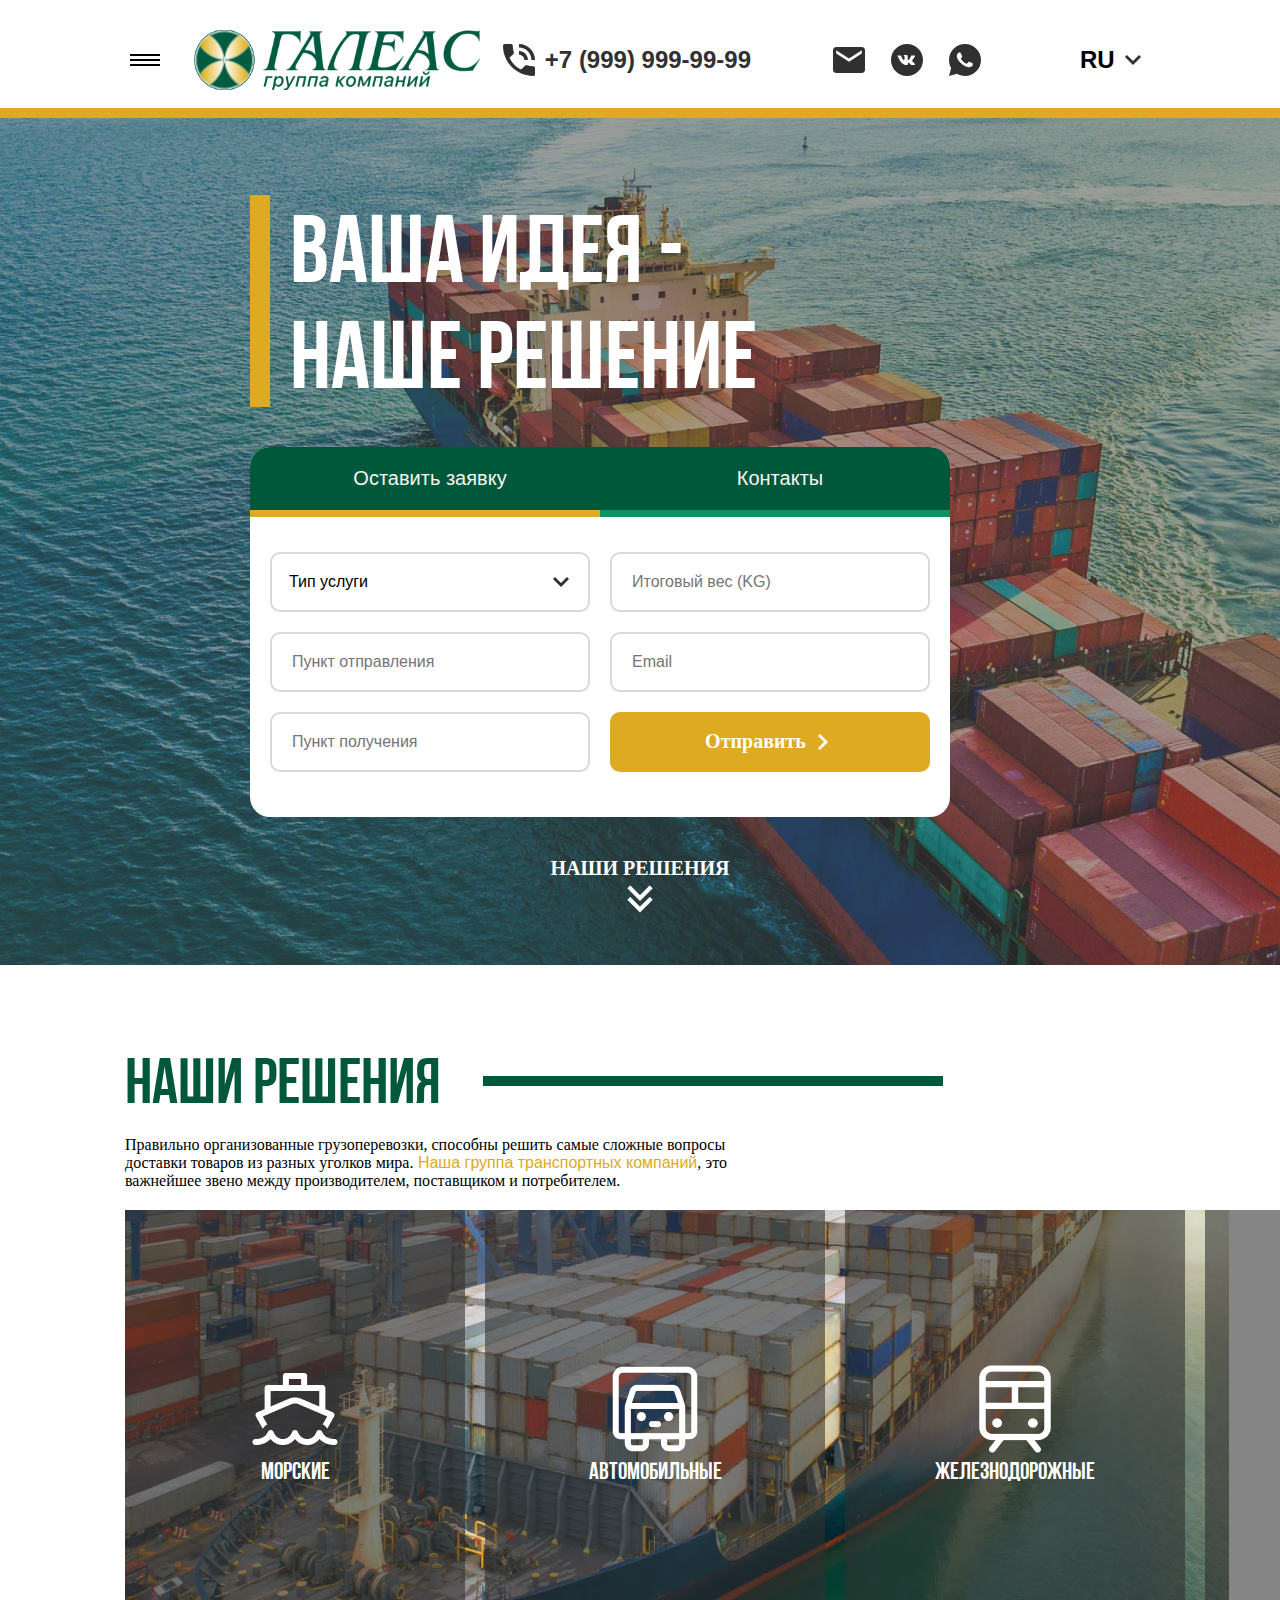
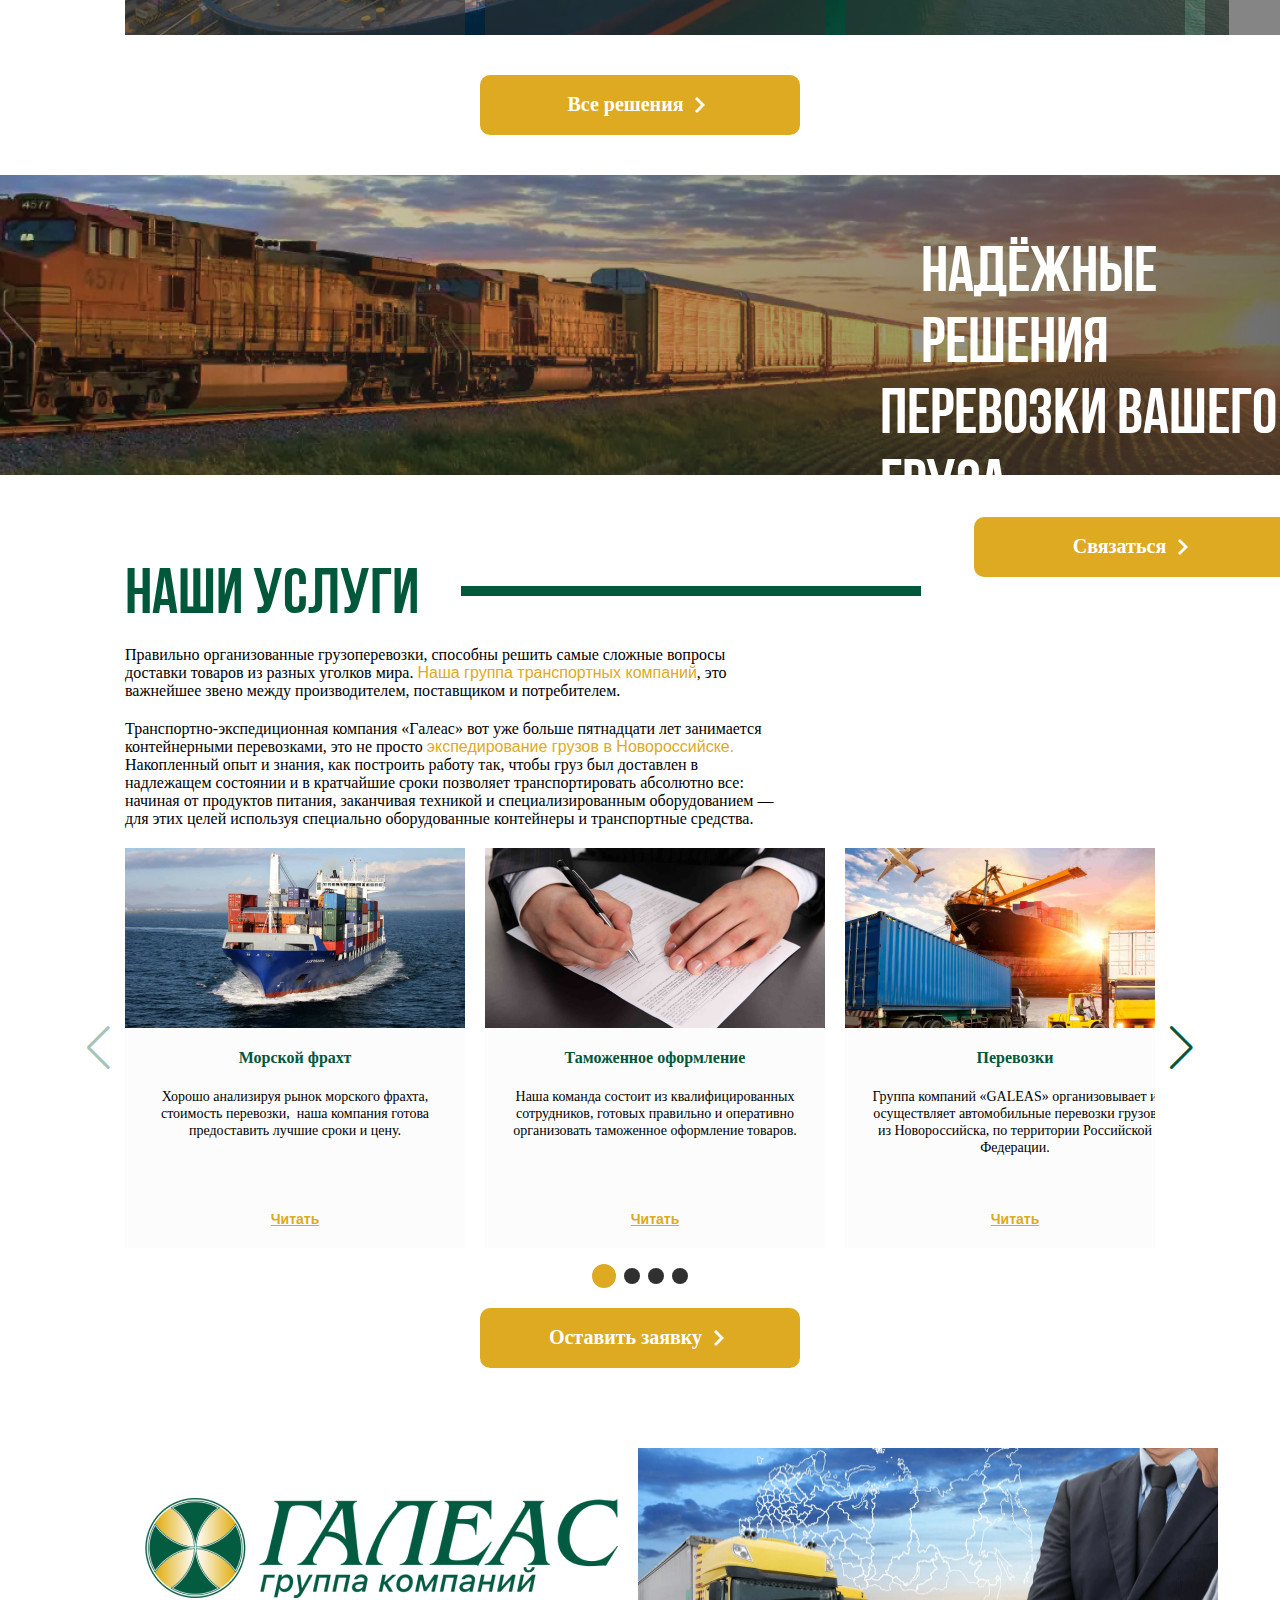
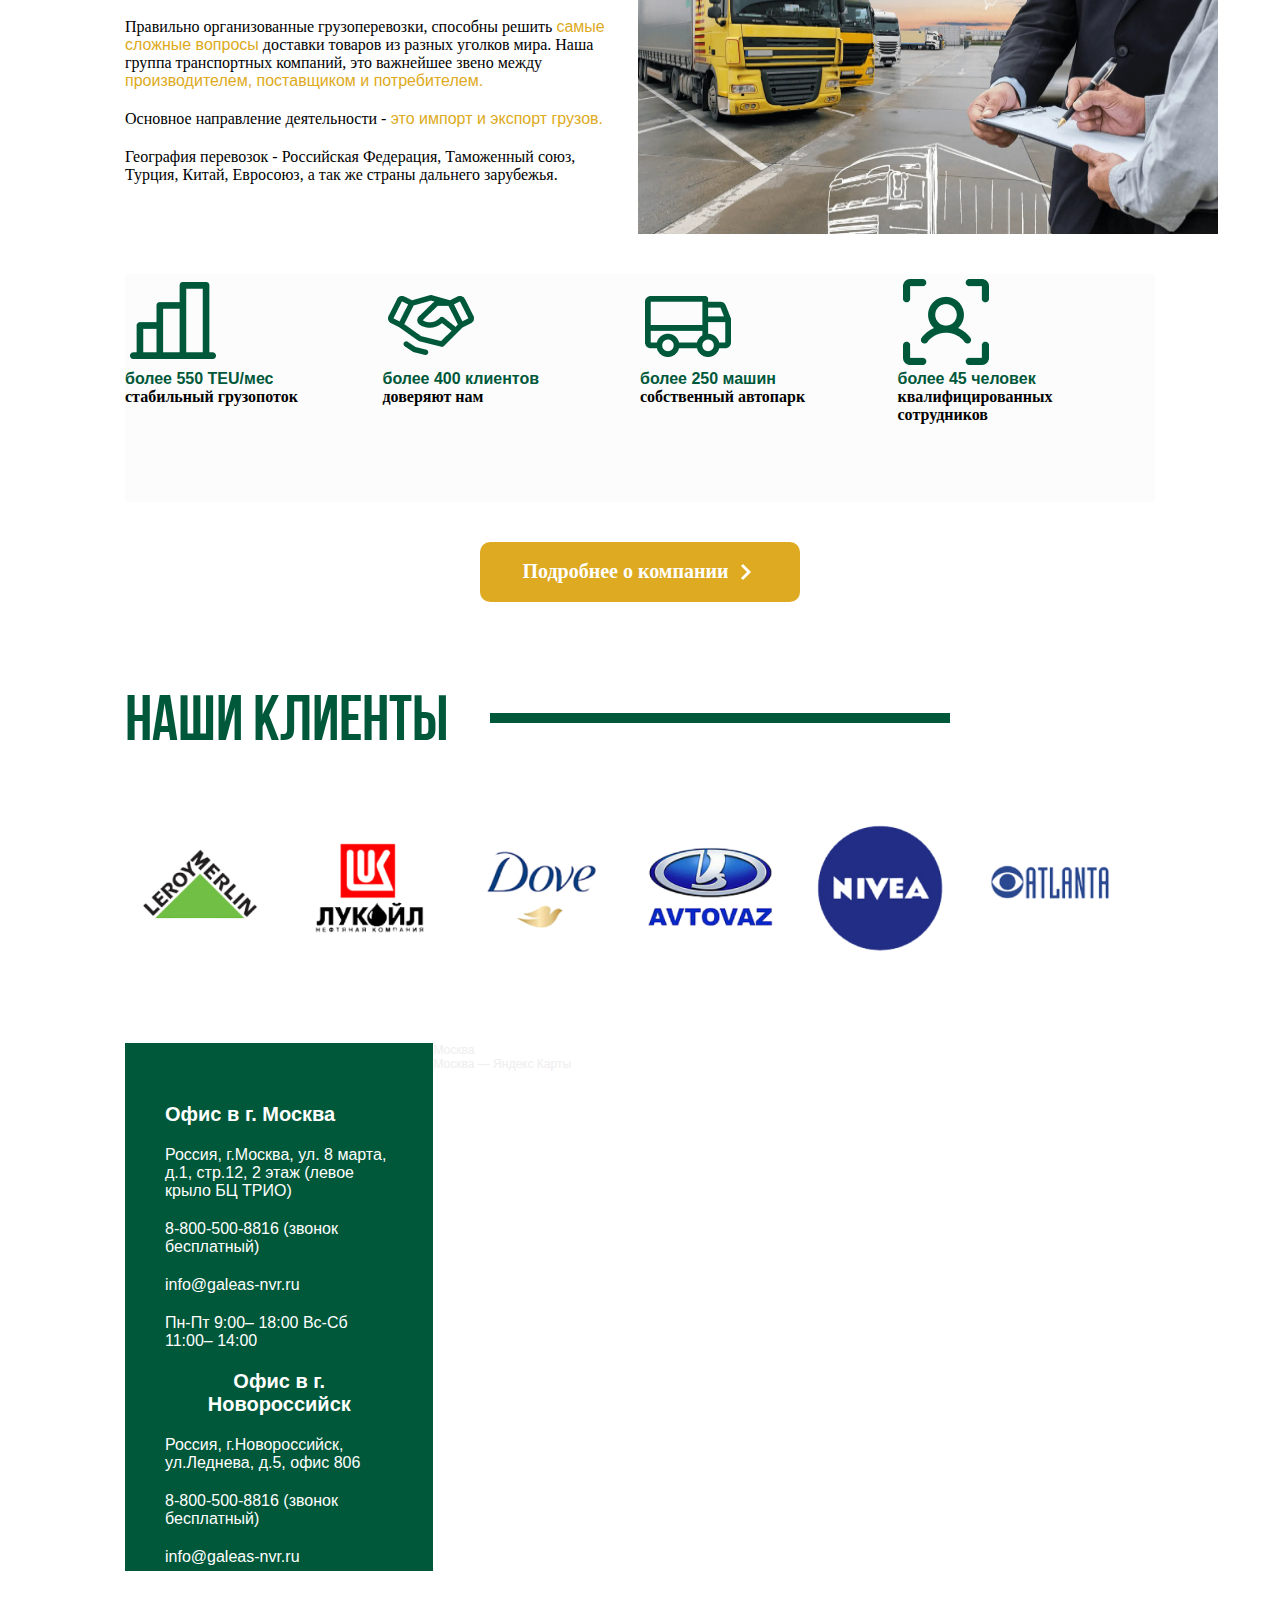
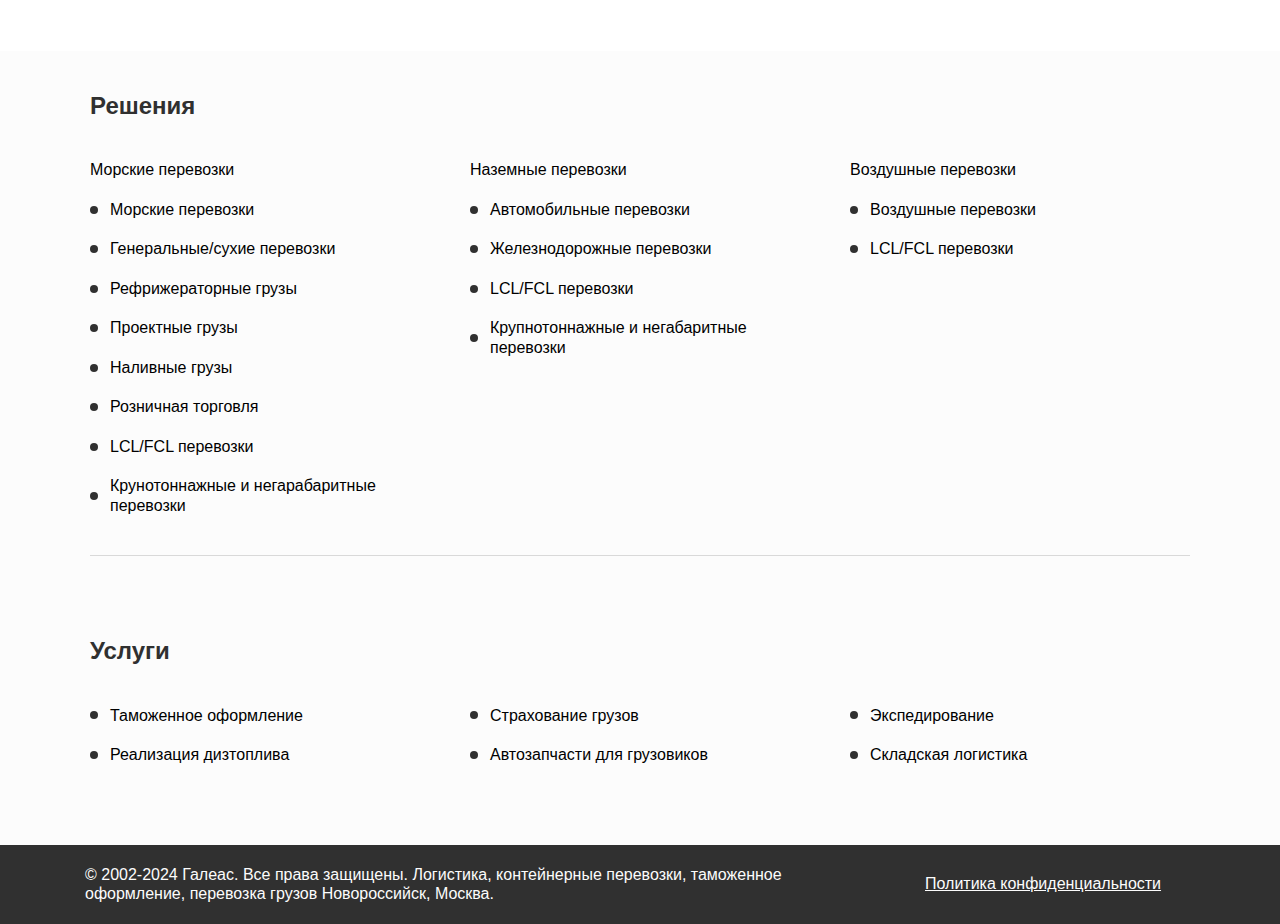
==== index.html @ ed59506e "Fixed" ====
<!DOCTYPE html>
<html lang="en">
<head>
    <meta charset="UTF-8">
    <meta name="viewport" content="width=device-width, initial-scale=1.0">
    <title>Document</title>
    <link rel="stylesheet" href="./css/reset.css">
    <link rel="stylesheet" href="./css/main.css">
    <link rel="stylesheet" href="./css/solutions.css">
    <link rel="stylesheet" href="./css/menu.css">
    <link
        rel="stylesheet"
        href="https://cdn.jsdelivr.net/npm/swiper@11/swiper-bundle.min.css"
        />
    <link rel="stylesheet" href="./css/slider.css">
    
    <link rel="stylesheet" href="./css/selector.css">
    <link rel="stylesheet" href="./css/dropdown_lang.css">
    <link rel="stylesheet" href="./css/dropdown_lang_mobile.css">
    <script src="https://cdn.jsdelivr.net/npm/swiper@11/swiper-bundle.min.js"></script>
</head>
<body>
    <header class="header">
        <div class="header__flex">
            <div class="header__container">
                <div class="menu-btn">
                    <span></span>
                    <span></span>
                    <span></span>
                </div>
                <div class="menu">
                    <div class="menu_btn_container">
                        <button class="menu-solutions">Решения</button>

                        <button class="menu-solutions_mobile">Решения</button>
                            <div class="menu_moba hide_mobile_menu">

                                <button class="button_mobile_shipping">Морские</button>

                                    <div class="menu_btn_container2 active_shipping hide1">
                                        <a href="#">Перевозки контейнерных грузов</a>
                                        <a href="#">Перевозки негабаритных грузов</a>
                                        <a href="#">Смешанные проектные мультимодальных задачи</a>
                                        <a href="#">RO-RO перевозки на пароме</a>
                                    </div>

                                    <button class="car-mobile">Автомобильные </button>
                                                
                                    <div class="menu_btn_container2 active_car hide2">
                                        <a href="#">Автомобильные перевозки</a>
                                        <a href="#">Железнодорожные перевозки</a>
                                        <a href="#">LCL/FCL перевозки</a>
                                        <a href="#">Крупнотоннажные и<br> негабаритные перевозки</a>
                                    </div>

                                <button class="button_mobile_train">Железнодорожные </button>
                                    <div class="menu_btn_container2 active_train hide3">
                                        <a href="#">Воздушные перевозки</a>
                                        <a href="#">LCL/FCL перевозки</a>
                                    </div>

                                <button class="button_mobile_info">Полезное</button>
                                    <div class="menu_btn_container2 active_info hide4">
                                        <a href="#">Воздушные перевозки</a>
                                        <a href="#">LCL/FCL перевозки</a>
                                    </div>
                            </div>
                        
                        <button class="menu-service">Услуги</button>
                        <button class="menu-service_mobile">Услуги</button>

                        <button class="menu-industry">Отрасли</button>
                        <button class="menu-industry_mobile">Отрасли</button>

                        <button class="menu-options">О нас</button>
                        <button class="menu-options_mobile">О нас</button>

                        <button class="menu-news">Новости</button>
                        <button class="menu-news_mobile">Новости</button>

                        <button class="menu-sotrudnik">Сотрудничество</button>
                        <button class="menu-sotrudnik_mobile">Сотрудничество</button>

                        <button class="menu-vacation">Вакансии</button>
                        <button class="menu-vacation_mobile">Вакансии</button>

                        <button class="menu-faq">FAQ</button>
                        <button class="menu-faq_mobile">FAQ</button>
                    </div>




                    <div class="mobile_selector_lang">
                        <div class="lang_flex">
                            <div class="form-group__lang_mobile">
                                <div class="dropdown__lang">
                                    <button class="dropdown__button__lang_mobile">RU</button>
                                    <ul class="dropdown__list__lang_mobile">
                                        <li class="dropdown__list-item__lang" data-value="option">Английский</li>
                                        <li class="dropdown__list-item__lang" data-value="option">Русский</li>
                                        <li class="dropdown__list-item__lang" data-value="option">Польский</li>
                                        <li class="dropdown__list-item__lang" data-value="option">Немецкий</li>
                                    </ul>
                                    <input type="text" name="select-category" value="" class="dropdown__input-hidden">
                                </div>
                            </div>
                        </div>
                    </div>

                    <hr class="hr__title_mobile">

                    <div class="contacs_mobile">
                        <a href="tel:+79999999999" class="header__phone_mobile">
                            <img src="./imgs/icons/tel.svg" class="phone_img_mobile" alt="Телефон">
                            <strong class="number">+7 (999) 999-99-99</strong>
                        </a>
                        <div class="header__socials_mobile">
                            <a href="#" class="header__social_mobile">
                                <img src="./imgs/icons/mail.svg" alt="Почта">
                            </a>
            
                            <a href="#" class="header__social_mobile">
                                <img src="./imgs/icons/vk.svg" alt="VK">
                            </a>
            
                            <a href="#" class="header__social_mobile">
                                <img src="./imgs/icons/Whatsapp.svg" alt="Whats app">
                            </a>
                        </div>
            
                    </div>
                </div>

                
                <div class="menu-solutions1 menu_vision2">
                        <div class="menu_btn_container2">
                            <button class="shipping_menu">Морские перевозки</button>
                            <button class="ground_transportation">Наземные перевозки</button>
                            <button class="air_transportation">Воздушные перевозки</button>
                        </div>
                </div>

                <div class="menu-service1 menu_vision3">
                    <div class="menu_btn_container2">
                        <button>Таможенное оформление</button>
                        <button>Страхование грузов</button>
                        <button>Экспедирование</button>
                        <button>Складская логистика</button>
                        <button>Реализация дизтоплива</button>
                        <button>Автозапчасти для грузовиков</button>
                    </div>
                </div>

                <div class="menu-industry1 menu_vision4">
                    <div class="menu_btn_container2">
                        <button>Сельское хозяйство</button>
                        <button>Автомобильная<br> промышленность</button>
                        <button>Химикаты, нефтехимия и<br> изделия из пластмасс</button>
                        <button>Продукты питания и <br>напитки</button>
                        <button>Фрукты и овощи</button>
                        <button>Горнодобывающая<br> промышленность</button>
                        <button>Фармацевтическая<br> продукция</button>
                        <button>Розничная торговля</button>
                        <button>Проектная логистика</button>
                        <button>Крупнотоннажные и<br> негабаритные грузы</button>
                    </div>
                </div>

                <div class="menu-options1 menu_vision5">
                    <div class="menu_btn_container2">
                        <button>О компании</button>
                        <button>Руководство компании</button>
                        <button>Миссия и ценности</button>
                        <button>История</button>
                        <button>Реквизиты</button>
                        <button>Портфолио</button>
                        <button>Наши партнёры</button>
                    </div>
                </div>



                <div class="menu-solutions2 menu_vision_shiping">
                    <div class="menu_btn_container2">
                        <a href="#">Морские перевозки</a>
                        <a href="#">Генеральные/сухие перевозки</a>
                        <a href="#">Рефрижераторные грузы</a>
                        <a href="#">Проектные грузы</a>
                        <a href="#">Наливные грузы</a>
                        <a href="#">Розничная торговля</a>
                        <a href="#">LCL/FCL перевозки</a>
                        <a href="#">Крупнотоннажные и<br> негабаритные перевозки</a>
                    </div>
                </div>

                <div class="menu-solutions2-1 menu_vision_ground">
                    <div class="menu_btn_container2">
                        <a href="#">Автомобильные перевозки</a>
                        <a href="#">Железнодорожные перевозки</a>
                        <a href="#">LCL/FCL перевозки</a>
                        <a href="#">Крупнотоннажные и<br> негабаритные перевозки</a>
                    </div>
                </div>
                
                <div class="menu-solutions2-3 menu_vision_air">
                    <div class="menu_btn_container2">
                        <a href="#">Воздушные перевозки</a>
                        <a href="#">LCL/FCL перевозки</a>
                    </div>
                </div>


                <a href="#" class="header__logo">
                    <img src="./imgs/logo.svg" alt="Галеас">
                </a>          
            </div>
            <div class="header__wrapper">
                <a href="tel:+79999999999" class="header__phone">
                    <img src="./imgs/icons/tel.svg" class="phone_img" alt="Телефон">
                    <strong class="number">+7 (999) 999-99-99</strong>
                </a>
                <div class="header__socials">
                    <a href="#" class="header__social">
                        <img src="./imgs/icons/mail.svg" alt="Почта">
                    </a>
    
                    <a href="#" class="header__social">
                        <img src="./imgs/icons/vk.svg" alt="VK">
                    </a>
    
                    <a href="#" class="header__social">
                        <img src="./imgs/icons/Whatsapp.svg" alt="Whats app">
                    </a>
                </div>
    
                <div class="lang_flex">
                    <div class="form-group__lang">
                        <div class="dropdown__lang">
                            <button class="dropdown__button__lang">RU</button>
                            <ul class="dropdown__list__lang">
                                <li class="dropdown__list-item__lang" data-value="option">Английский</li>
                                <li class="dropdown__list-item__lang" data-value="option">Русский</li>
                                <li class="dropdown__list-item__lang" data-value="option">Польский</li>
                                <li class="dropdown__list-item__lang" data-value="option">Немецкий</li>
                            </ul>
                            <input type="text" name="select-category" value="" class="dropdown__input-hidden">
                        </div>
                    </div>
                </div>
            </div>
        </div>
    </header> 
    <header>
        <div class="header__background">
            <div class="info__text">
                <h1>ВАША ИДЕЯ -<br>
                    НАШЕ РЕШЕНИЕ
                </h1>
            </div>
            
            <div class="header__card">
                <div class="switch__card">
                    <button class="submit-focus switch__card__btn--active" id="submit">Оставить заявку</button>
                    <button  class="contact" id="contact">Контакты</button>
                </div>
                <div class="info__card" id="back__card__form">
                    <!-- <form action=""> -->
                        <div class="info__card__flex">
                            <div class="input1">
                                <div class="form-group">
                                    <div class="dropdown">
                                        <button class="dropdown__button">Тип услуги </button>
                                        <ul class="dropdown__list">
                                            <li class="dropdown__list-item" data-value="option">Тип услуги</li>
                                            <li class="dropdown__list-item" data-value="option">Тип услуги</li>
                                            <li class="dropdown__list-item" data-value="option">Тип услуги</li>
                                            <li class="dropdown__list-item" data-value="option">Тип услуги</li>
                                            <li class="dropdown__list-item" data-value="option">Тип услуги</li>
                                        </ul>
                                        <input type="text" name="select-category" value="" class="dropdown__input-hidden">
                                    </div>
                                </div>
                                <input class="wrapper__input" type="text" placeholder="Пункт отправления">
                                <input class="wrapper__input" type="text" placeholder="Пункт получения">
                            </div>
                            <div class="input2">
                                <input class="wrapper__input" type="text" placeholder="Итоговый вес (KG)">
                                <input class="wrapper__input" type="email" placeholder="Email">
                                <button class="button1 button2"  type="submit">Отправить <img src="./imgs/icons/right-bottom.png" alt=""></button>
                            </div>
                        </div>
                    <!-- </form> -->
                </div>
                <div class="back__card none" id="back__card__info">
                    <div class="info_back_card">
                        <img src="./imgs/icons/phone.png" alt=""><h1>+7 (999) 999-99-99</h1>
                    </div>
                    <div class="info_back_card">
                        <img src="./imgs/icons/mail.svg" alt=""><h1>pochtapochta@gmail.com</h1>
                    </div>
                    <div class="info_back_card">
                        <img src="./imgs/icons/Whatsapp.svg" alt=""><h1>+7 (999) 999-99-99</h1>
                    </div>
                    <div class="info_back_card">
                        <img src="./imgs/icons/vk.svg" alt=""><h1>vk.com/gruppagruppa</h1>
                    </div>
                </div>
            </div>
            <a href="#solutions__sections">
                <div class="more">
                    <div class="text">
                        <h1 style="font-family: 'Montserrat'; font-weight: 700; letter-spacing: 10%;">НАШИ РЕШЕНИЯ</h1>
                    </div>
                    <div class="icon__img">
                        <img src="./imgs/icons/duble-bootom.png" alt="">
                    </div>
                </div>
            </a>
        </div>
    </header>
    <main>
        <section id="solutions__sections">
            <div class="content">
                <div class="inner"></div>
                <div class="solution__and__services">
                    <div class="title">
                        <h1>НАШИ РЕШЕНИЯ</h1> <hr class="green">
                    </div>
                        <div class="text__p">
                            <p>Правильно организованные грузоперевозки, способны решить самые сложные
                                вопросы доставки товаров из разных уголков мира.<label style="color: #DDAA21;"> Наша группа транспортных
                                компаний</label>, это важнейшее звено между производителем, поставщиком и
                                потребителем.
                            </p>
                        </div>
                </div>
    
    
                <div class="solution__card">
                    <div class="solution__background" id="sol-bg">
                        <div class="solution__flex">
                            <div class="card__wrapper card__wrapper--1">
                                <!-- <div class="front__card">
                                    <div class="img">
                                        <img src="./imgs/icons/boat.png" alt="">
                                    </div>
                                    <div class="card__front__text">
                                        <h1>Морские</h1>
                                    </div>
                                </div>
                                <div class="card__back">
                                    <img src="./imgs/icons/boat.png" alt="">
                                    <h1>Морские</h1>
                                    <ul>
                                        <li>Перевозки контейнерных грузов</li>
                                        <li>Перевозки негабаритных грузов</li>
                                        <li>Смешанные проектные мультимодальных задачи</li>
                                        <li>RO-RO перевозки на пароме</li>
                                    </ul>
                                </div> -->
                                <div class="card">
                                    <div class="first-content">
                                        <div class="img">
                                            <img src="./imgs/icons/boat.png" alt="">
                                        </div>
                                        <div class="card__front__text">
                                            <h1>Морские</h1>
                                        </div>
                                    </div>
                                    <div class="second-content">
                                        <div class="second-content">
                                            <div class="second-content">
                                                <img src="./imgs/icons/boat.png" alt="">
                                                <h1>Морские</h1>
                                                <ul>
                                                    <li>Перевозки контейнерных грузов</li>
                                                    <li>Перевозки негабаритных грузов</li>
                                                    <li>Смешанные проектные мультимодальных задачи</li>
                                                    <li>RO-RO перевозки на пароме</li>
                                                </ul>
                                            </div>
                                        </div>
                                    </div>
                                </div>
                            </div>

    
                            <div class="card__wrapper " id="card__wrapper--2">
                                <!-- <div class="front__card">
                                    <div class="img">
                                        <img src="./imgs/icons/car.png" alt="">
                                    </div>
                                    <div class="card__front__text">
                                        <h1>Автомобильные</h1>
                                    </div>
                                </div>
                                <div class="card__back">
                                    <img class="card__back__img" src="./imgs/icons/car.png" alt="">
                                    
                                    <h1 class="card__back__txt">Автомобильные</h1>

                                    <ul>
                                        <li>Перевозки рефрижераторных контейнеров</li>
                                        <li>Контейнерные перевозки</li>
                                        <li>Негабаритные перевозки</li>
                                        <li>Перевозка опасных грузов</li>
                                        <li>Перевозка сборных грузов</li>
                                    </ul>
                                </div> -->
                                    <div class="card">
                                        <div class="first-content">
                                            <div class="img">
                                                <img src="./imgs/icons/car.png" alt="">
                                            </div>
                                            <div class="card__front__text">
                                                <h1>Автомобильные</h1>
                                            </div>
                                        </div>
                                        <div class="second-content">
                                            <div class="second-content">
                                                <img src="./imgs/icons/car.png" alt="">
                                                <h1>Автомобильные</h1>
                                                <ul>
                                                    <li>Перевозки рефрижераторных контейнеров</li>
                                                    <li>Контейнерные перевозки</li>
                                                    <li>Негабаритные перевозки</li>
                                                    <li>Перевозка опасных грузов</li>
                                                    <li>Перевозка сборных грузов</li>
                                                </ul>
                                            </div>
                                        </div>
                                    </div>
                            </div>
                    
    
                            <div class="card__wrapper " id="card__wrapper--3">
                                <!-- <div class="front__card">
                                    <div class="img">
                                        <img src="./imgs/icons/train.png" alt="">
                                    </div>
                                    <div class="card__front__text">
                                        <h1>Железнодорожные</h1>
                                    </div>
                                </div>
                                <div class="card__back">
                                    <img src="./imgs/icons/train.png" alt="">
                                    <h1>Железнодорожные</h1>
                                    <ul>
                                        <li>Перевозки контейнеров “Трансконтейнер”<br>
                                            Новороссийск - Регионы</li>
                                        <li>Перевозка линейных контейнеров<br>
                                            Владивосток - Регионы</li>
                                        <li>Перевозка скорыми поездами<br>
                                            Китай - Москва</li>
                                    </ul>
                                </div> -->
                                <div class="card">
                                    <div class="first-content">
                                        <div class="img">
                                            <img src="./imgs/icons/train.png" alt="">
                                        </div>
                                        <div class="card__front__text">
                                            <h1>Железнодорожные</h1>
                                        </div>
                                    </div>
                                    <div class="second-content">
                                        <div class="second-content">
                                            <img src="./imgs/icons/train.png" alt="">
                                            <h1>Железнодорожные</h1>
                                            <ul>
                                                <li>Перевозки контейнеров “Трансконтейнер”<br>
                                                    Новороссийск - Регионы</li>
                                                <li>Перевозка линейных контейнеров<br>
                                                    Владивосток - Регионы</li>
                                                <li>Перевозка скорыми поездами<br>
                                                    Китай - Москва</li>
                                            </ul>
                                        </div>
                                    </div>
                                </div>
                            </div>
                            
    
    
                            <div class="card__wrapper " id="card__wrapper--4">
                                <!-- <div class="front__card">
                                    <div class="img">
                                        <img src="./imgs/icons/info.png" alt="">
                                    </div>
                                    <div class="card__front__text">
                                        <h1>Полезные</h1>
                                    </div>
                                </div>
                                <div class="card__back">
                                    <img src="./imgs/icons/info.png" alt="">
                                    <h1>Полезные</h1>
                                    <ul>
                                        <li>Таможенное оформление</li>
                                        <li>Страхование</li>
                                        <li>Маркировка</li>
                                        <li>Экспедирование</li>
                                    </ul>
                                </div> -->

                                <div class="card">
                                    <div class="first-content">
                                        <div class="img">
                                            <img src="./imgs/icons/info.png" alt="">
                                        </div>
                                        <div class="card__front__text">
                                            <h1>Полезные</h1>
                                        </div>
                                    </div>
                                    <div class="second-content">
                                        <img src="./imgs/icons/info.png" alt="">
                                        <h1>Полезные</h1>
                                        <ul>
                                            <li>Таможенное оформление</li>
                                            <li>Страхование</li>
                                            <li>Маркировка</li>
                                            <li>Экспедирование</li>
                                        </ul>
                                    </div>
                                </div>
                            </div>
                        </div>
                    </div>
    
                </div>
                <div class="scroll_wrapper_mobile">
                    <div class="soilution__card__mobile">
                        <div class="solution_flex_mobile">
                            <div class="card_wrapper_mobile">
                                <div class="solution_background__mobile background_1">
                                    <div class="front_card_mobile">
                                        <div class="front_card_mobile_flex">
                                            <div class="img_mobile">
                                                <img src="./imgs/icons/boat.png" alt="">
                                            </div>
                                            <div class="card__front__text_mobile">
                                                <h1>Морские</h1>
                                            </div>
                                        </div>
                                        
                                        <div class="card_info_mobile">
                                            <ul>
                                                <div class="info_li">
                                                    <img src="./imgs/icons/box.png" alt="">
                                                    <li>Перевозки контейнерных грузов</li>
                                                </div>
        
                                                <div class="info_li">
                                                    <img src="./imgs/icons/box.png" alt="">
                                                    <li>Перевозки негабаритных грузов</li>
                                                </div>
        
                                                <div class="info_li">
                                                    <img src="./imgs/icons/box.png" alt="">
                                                    <li>Смешанные проектные мультимодальных задачи</li>
                                                </div>
        
                                                <div class="info_li">
                                                    <img src="./imgs/icons/box.png" alt="">
                                                    <li>RO-RO перевозки на пароме</li>
                                                </div>
                                            </ul>
                                        </div>
                                    </div>
                                </div>
                            </div>
                        </div>
                    </div>

                    <div class="soilution__card__mobile">
                        <div class="solution_flex_mobile">
                            <div class="card_wrapper_mobile">
                                <div class="solution_background__mobile background_2">
                                    <div class="front_card_mobile">
                                        <div class="front_card_mobile_flex">
                                            <div class="img_mobile">
                                                <img src="./imgs/icons/car.png" alt="">
                                            </div>
                                            <div class="card__front__text_mobile">
                                                <h1>Автомобильные</h1>
                                            </div>
                                        </div>
                                        
                                        <div class="card_info_mobile">
                                            <ul>
                                                <div class="info_li">
                                                    <img src="./imgs/icons/box.png" alt="">
                                                    <li>Перевозки рефрижераторных контейнеров</li>
                                                </div>
        
                                                <div class="info_li">
                                                    <img src="./imgs/icons/box.png" alt="">
                                                    <li>Контейнерные перевозки</li>
                                                </div>
        
                                                <div class="info_li">
                                                    <img src="./imgs/icons/box.png" alt="">
                                                    <li>Негабаритные перевозки</li>
                                                </div>
        
                                                <div class="info_li">
                                                    <img src="./imgs/icons/box.png" alt="">
                                                    <li>Перевозка опасных грузов</li>
                                                </div>

                                                <div class="info_li">
                                                    <img src="./imgs/icons/box.png" alt="">
                                                    <li>Перевозка сборных грузов</li>
                                                </div>
                                            </ul>
                                        </div>
                                    </div>
                                </div>
                            </div>
                        </div>
                    </div>

                    <div class="soilution__card__mobile">
                        <div class="solution_flex_mobile">
                            <div class="card_wrapper_mobile">
                                <div class="solution_background__mobile background_3">
                                    <div class="front_card_mobile">
                                        <div class="front_card_mobile_flex">
                                            <div class="img_mobile">
                                                <img src="./imgs/icons/train.png" alt="">
                                            </div>
                                            <div class="card__front__text_mobile">
                                                <h1>Железнодорожные</h1>
                                            </div>
                                        </div>
                                        
                                        <div class="card_info_mobile">
                                            <ul>
                                                <div class="info_li">
                                                    <img src="./imgs/icons/box.png" alt="">
                                                    <li>Перевозки контейнеров “Трансконтейнер”
                                                        Новороссийск - Регионы</li>
                                                </div>
        
                                                <div class="info_li">
                                                    <img src="./imgs/icons/box.png" alt="">
                                                    <li>Перевозка линейных контейнеров
                                                        Владивосток - Регионы</li>
                                                </div>
        
                                                <div class="info_li">
                                                    <img src="./imgs/icons/box.png" alt="">
                                                    <li>Перевозка скорыми поездами
                                                        Китай - Москва</li>
                                                </div>
        
                                            </ul>
                                        </div>
                                    </div>
                                </div>
                            </div>
                        </div>
                    </div>

                    <div class="soilution__card__mobile">
                        <div class="solution_flex_mobile">
                            <div class="card_wrapper_mobile">
                                <div class="solution_background__mobile background_4">
                                    <div class="front_card_mobile">
                                        <div class="front_card_mobile_flex">
                                            <div class="img_mobile">
                                                <img src="./imgs/icons/info.png" alt="">
                                            </div>
                                            <div class="card__front__text_mobile">
                                                <h1>Полезные</h1>
                                            </div>
                                        </div>
                                        
                                        <div class="card_info_mobile">
                                            <ul>
                                                <div class="info_li">
                                                    <img src="./imgs/icons/box.png" alt="">
                                                    <li>Таможенное оформление</li>
                                                </div>
        
                                                <div class="info_li">
                                                    <img src="./imgs/icons/box.png" alt="">
                                                    <li>Страхование</li>
                                                </div>
        
                                                <div class="info_li">
                                                    <img src="./imgs/icons/box.png" alt="">
                                                    <li>Маркировка</li>
                                                </div>
        
                                                <div class="info_li">
                                                    <img src="./imgs/icons/box.png" alt="">
                                                    <li>Экспедирование</li>
                                                </div>
                                            </ul>
                                        </div>
                                    </div>
                                </div>
                            </div>
                        </div>
                    </div>
                </div>



                <div class="solution__button">
                    <button class="button1">Все решения <img src="./imgs/icons/right-bottom.png" alt=""></button>
                </div>
            </div>
    
            
            <div class="banner">
                <div class="banner__info">
                    <div class="banner__text">
                        <h1 class="banner__h1">НАДЁЖНЫЕ РЕШЕНИЯ</h1>
                        <h1 class="banner__h1__2">ПЕРЕВОЗКИ ВАШЕГО ГРУЗА</h1>
                    </div>
                    <button class="button1">Связаться <img src="./imgs/icons/right-bottom.png" alt=""></button>
                </div>
            </div>
        </section>
        <div class="inner"></div>
        
        <section>
            <div class="content">
                <div class="solution__and__services">
                    <div class="title">
                        <h1>НАШИ УСЛУГИ</h1> <hr class="green">
                    </div>
                        <div class="text__p">
                            <p>
                                Правильно организованные грузоперевозки, способны решить самые сложные
                                вопросы доставки товаров из разных уголков мира. <label style="color: #DDAA21;">Наша группа транспортных
                                компаний</label>, это важнейшее звено между производителем, поставщиком и
                                потребителем.
                            </p>
                            <p>
                                Транспортно-экспедиционная компания «Галеас» вот уже больше пятнадцати лет занимается
                                контейнерными перевозками, это не просто <label style="color: #DDAA21;">экспедирование грузов в Новороссийске.</label>
                                Накопленный опыт и знания, как построить работу так, чтобы груз был доставлен в надлежащем
                                состоянии и в кратчайшие сроки позволяет транспортировать абсолютно все: начиная от
                                продуктов питания, заканчивая техникой и специализированным оборудованием — для этих
                                целей используя специально оборудованные контейнеры и транспортные средства.
                            </p>
                        </div>
                </div>
                <!-- Slider main container -->
                <div class="swiper__container">
                    <div class="swiper">
                        <!-- Additional required wrapper -->
                        <div class="swiper-wrapper">
                            <!-- Slides -->
                            <div class="swiper-slide">
                                <img src="./imgs/boat_slide.png" alt="" class="swiper__img">
                                <div class="swiper__content">
                                    <div class="swiper__wrapper">
                                        <h3 class="swiper__title">
                                            Морской фрахт
                                        </h3>
                                        <p class="swiper__txt">
                                            Хорошо анализируя рынок морского фрахта, стоимость перевозки,  наша компания готова предоставить лучшие сроки и цену.
                                        </p>                                
                                    </div>

                                    <a href="#" class="swiper__link">Читать</a>
                                </div>
                            </div>
                            <div class="swiper-slide">
                                <img src="./imgs/bumaga-slide.png" alt="" class="swiper__img">
                                <div class="swiper__content">
                                    <div class="swiper__wrapper">
                                        <h3 class="swiper__title">
                                            Таможенное оформление
                                        </h3>
                                        <p class="swiper__txt">
                                            Наша команда состоит из квалифицированных сотрудников, готовых правильно и оперативно организовать таможенное оформление товаров.
                                        </p>                                
                                    </div>

                                    <a href="#" class="swiper__link">Читать</a>
                                </div>
                            </div>
                            <div class="swiper-slide">
                                <img src="./imgs/3-slide.png" alt="" class="swiper__img">
                                <div class="swiper__content">
                                    <div class="swiper__wrapper">
                                        <h3 class="swiper__title">
                                            Перевозки
                                        </h3>
                                        <p class="swiper__txt">
                                            Группа компаний «GALEAS» организовывает и осуществляет автомобильные перевозки грузов из Новороссийска, по территории Российской Федерации.
                                        </p>                                
                                    </div>

                                    <a href="#" class="swiper__link">Читать</a>
                                </div>
                            </div>
                            <div class="swiper-slide">
                                <img src="./imgs/4-slide.png" alt="" class="swiper__img">
                                <div class="swiper__content">
                                    <div class="swiper__wrapper">
                                        <h3 class="swiper__title">
                                            Страхование грузов
                                        </h3>
                                        <p class="swiper__txt">
                                            Страхование грузов в Новороссийске или страхование морской перевозки,  это верный подход при планировании поставок.
                                    </div>

                                    <a href="#" class="swiper__link">Читать</a>
                                </div>
                            </div>
                            <div class="swiper-slide">
                                <img src="./imgs/boat_slide.png" alt="" class="swiper__img">
                                <div class="swiper__content">
                                    <div class="swiper__wrapper">
                                        <h3 class="swiper__title">
                                            Морской фрахт
                                        </h3>
                                        <p class="swiper__txt">
                                            Хорошо анализируя рынок морского фрахта, стоимость перевозки,  наша компания готова предоставить лучшие сроки и цену.
                                        </p>                                
                                    </div>

                                    <a href="#" class="swiper__link">Читать</a>
                                </div>
                            </div>
                            <div class="swiper-slide">
                                <img src="./imgs/bumaga-slide.png" alt="" class="swiper__img">
                                <div class="swiper__content">
                                    <div class="swiper__wrapper">
                                        <h3 class="swiper__title">
                                            Таможенное оформление
                                        </h3>
                                        <p class="swiper__txt">
                                            Наша команда состоит из квалифицированных сотрудников, готовых правильно и оперативно организовать таможенное оформление товаров.
                                        </p>                                
                                    </div>

                                    <a href="#" class="swiper__link">Читать</a>
                                </div>
                            </div>
                        </div>
                    
                        <!-- If we need scrollbar -->
                        <div class="swiper-scrollbar"></div>
                    </div>      
                    
                    <!-- If we need pagination -->
                    <div class="swiper-pagination"></div>

                    <!-- If we need navigation buttons -->
                    <div class="swiper-button-prev"></div>
                    <div class="swiper-button-next"></div>
                </div>

                    

                <div style="display: flex; justify-content: center; margin-top: 60px;">   
                    <button class="button1">Оставить заявку <img src="./imgs/icons/right-bottom.png" alt=""></button>
                </div>  
            </div>
        </section>

        <div class="inner"></div>
        
        <section>
            <div class="content">
                <div class="more_flex">
                    <div class="more__compani">
                        <img class="more__section" src="./imgs/лого_новое_галеас_2023 1.png" alt="">
                        <div class="text__p">
                            <p style="margin-top: 20px;">
                                Правильно организованные грузоперевозки, способны решить <label class="label__text">самые сложные
                                вопросы</label> доставки товаров из разных уголков мира. Наша группа транспортных
                                компаний, это важнейшее звено между <label class="label__text">производителем, поставщиком и
                                потребителем.</label>
                            </p>
                            <p style="margin-top: 20px; margin-bottom: 20px;">
                                Основное направление деятельности -<label class="label__text"> это импорт и экспорт грузов.</label>
                            </p>
                            <p>
                                География перевозок - Российская Федерация, Таможенный союз, Турция, Китай,
                                Евросоюз, а так же страны дальнего зарубежья.
                            </p>
                        </div>
                    </div>
                    <img class="more__section mobile__more" src="./imgs/more_section.png" alt="">
                </div>
            

                <div class="info__compani">
                    <div class="info__compani__card">
                        <img src="./imgs/icons/рейтинг.png" alt="">
                        <p><label class="label__p">более 550 TEU/мес </label><br>стабильный грузопоток</p>
                    </div>
                    <div class="info__compani__card">
                        <img src="./imgs/icons/рукопожатие.png" alt="">
                        <p><label class="label__p">более 400 клиентов</label><br>доверяют нам</p>
                    </div>
                    <div class="info__compani__card">
                        <img src="./imgs/icons/грузовик.png" alt="">
                        <p><label class="label__p">более 250 машин </label><br>собственный автопарк</p>
                    </div>
                    <div class="info__compani__card">
                        <img src="./imgs/icons/сотрудник.png" alt="">
                        <p><label class="label__p">более 45 человек </label><br>квалифицированных <br>сотрудников</p>
                    </div>
                </div>
                <div class="button__info__compani">
                    <button class="button1">Подробнее о компании <img src="./imgs/icons/right-bottom.png" alt=""></button>
                </div>
            </div>
        </section>
        
        <div class="inner"></div>
        
        <section>
            <div class="content">
                <div class="our__clients">
                    <div class="title">
                        <h1>НАШИ КЛИЕНТЫ</h1> <hr class="green">
                    </div>
                    <div class="our__clients__logo outer-container">
                        <div class="marquee clients__logo__flex inner-container">
                            <img class="slide" src="./imgs/Leroy_merlin.png" alt="">
                            <img class="slide" src="./imgs/Лукойл.png" alt="">
                            <img class="slide" src="./imgs/Dove.png" alt="">
                            <img class="slide" src="./imgs/avtovas.png" alt="">
                            <img class="slide" src="./imgs/nivea.png" alt="">
                            <img class="slide" src="./imgs/atlanta.png" alt="">

                            <img class="slide" src="./imgs/Leroy_merlin.png" alt="">
                            <img class="slide" src="./imgs/Лукойл.png" alt="">
                            <img class="slide" src="./imgs/Dove.png" alt="">
                            <img class="slide" src="./imgs/avtovas.png" alt="">
                            <img class="slide" src="./imgs/nivea.png" alt="">
                            <img class="slide" src="./imgs/atlanta.png" alt="">

                            <img class="slide" src="./imgs/Leroy_merlin.png" alt="">
                            <img class="slide" src="./imgs/Лукойл.png" alt="">
                            <img class="slide" src="./imgs/Dove.png" alt="">
                            <img class="slide" src="./imgs/avtovas.png" alt="">
                            <img class="slide" src="./imgs/nivea.png" alt="">
                            <img class="slide" src="./imgs/atlanta.png" alt="">

                            <img class="slide" src="./imgs/Leroy_merlin.png" alt="">
                            <img class="slide" src="./imgs/Лукойл.png" alt="">
                            <img class="slide" src="./imgs/Dove.png" alt="">
                            <img class="slide" src="./imgs/avtovas.png" alt="">
                            <img class="slide" src="./imgs/nivea.png" alt="">
                            <img class="slide" src="./imgs/atlanta.png" alt="">

                            <img class="slide" src="./imgs/Leroy_merlin.png" alt="">
                            <img class="slide" src="./imgs/Лукойл.png" alt="">
                            <img class="slide" src="./imgs/Dove.png" alt="">
                            <img class="slide" src="./imgs/avtovas.png" alt="">
                            <img class="slide" src="./imgs/nivea.png" alt="">
                            <img class="slide" src="./imgs/atlanta.png" alt="">

                            <img class="slide" src="./imgs/Leroy_merlin.png" alt="">
                            <img class="slide" src="./imgs/Лукойл.png" alt="">
                            <img class="slide" src="./imgs/Dove.png" alt="">
                            <img class="slide" src="./imgs/avtovas.png" alt="">
                            <img class="slide" src="./imgs/nivea.png" alt="">
                            <img class="slide" src="./imgs/atlanta.png" alt="">

                            <img class="slide" src="./imgs/Leroy_merlin.png" alt="">
                            <img class="slide" src="./imgs/Лукойл.png" alt="">
                            <img class="slide" src="./imgs/Dove.png" alt="">
                            <img class="slide" src="./imgs/avtovas.png" alt="">
                            <img class="slide" src="./imgs/nivea.png" alt="">
                            <img class="slide" src="./imgs/atlanta.png" alt="">

                            <img class="slide" src="./imgs/Leroy_merlin.png" alt="">
                            <img class="slide" src="./imgs/Лукойл.png" alt="">
                            <img class="slide" src="./imgs/Dove.png" alt="">
                            <img class="slide" src="./imgs/avtovas.png" alt="">
                            <img class="slide" src="./imgs/nivea.png" alt="">
                            <img class="slide" src="./imgs/atlanta.png" alt="">

                            <img class="slide" src="./imgs/Leroy_merlin.png" alt="">
                            <img class="slide" src="./imgs/Лукойл.png" alt="">
                            <img class="slide" src="./imgs/Dove.png" alt="">
                            <img class="slide" src="./imgs/avtovas.png" alt="">
                            <img class="slide" src="./imgs/nivea.png" alt="">
                            <img class="slide" src="./imgs/atlanta.png" alt="">
                        </div>
                    </div>
                </div>
                <div class="inner"></div>
                <div class="map">
                    <div class="mobi_map" style="position:relative;overflow:hidden;"><a href="https://yandex.kz/maps/ru/213/moscow/?utm_medium=mapframe&utm_source=maps" style="color:#eee;font-size:12px;position:absolute;top:0px;">Москва</a><a href="https://yandex.kz/maps/ru/213/moscow/?ll=37.596623%2C55.780745&utm_medium=mapframe&utm_source=maps&z=12.35" style="color:#eee;font-size:12px;position:absolute;top:14px;">Москва — Яндекс Карты</a><iframe src="https://yandex.kz/map-widget/v1/?ll=37.596623%2C55.780745&z=12.35" width="560" height="400" frameborder="1" allowfullscreen="true" style="position:relative;"></iframe></div>
                    <div class="map__flex">
                        <div class="info__map">
                            <div class="info__map__text1">
                                <ul>
                                    <li><button class="map_swipe">Офис в г. Москва</button></li>
                                    <li>Россия, г.Москва, ул. 8 марта, д.1, стр.12, 2 этаж (левое крыло БЦ ТРИО)</li>
                                    <li>8-800-500-8816 (звонок бесплатный)</li>
                                    <li>info@galeas-nvr.ru</li>
                                    <li>Пн-Пт 9:00– 18:00 Вс-Сб 11:00– 14:00</li>
                                </ul>
                            </div>
                            <div class="info__map__text1">
                                <ul>
                                    <li><button class="map_swipe">Офис в г. Новороссийск</button></li>
                                    <li>Россия, г.Новороссийск, ул.Леднева, д.5, офис 806</li>
                                    <li>8-800-500-8816 (звонок бесплатный)</li>
                                    <li>info@galeas-nvr.ru</li>
                                    <li>Пн-Пт 9:00– 18:00 Вс-Сб 11:00– 14:00</li>
                                </ul>
                            </div>
                        </div>
                        <div class="desktop" style="position:relative;overflow:hidden;"><a href="https://yandex.kz/maps/ru/213/moscow/?utm_medium=mapframe&utm_source=maps" style="color:#eee;font-size:12px;position:absolute;top:0px;">Москва</a><a href="https://yandex.kz/maps/ru/213/moscow/?ll=37.596623%2C55.780745&utm_medium=mapframe&utm_source=maps&z=12.35" style="color:#eee;font-size:12px;position:absolute;top:14px;">Москва — Яндекс Карты</a><iframe src="https://yandex.kz/map-widget/v1/?ll=37.596623%2C55.780745&z=12.35" width="1200px" height="100%" frameborder="1" allowfullscreen="true" style="position:relative;"></iframe></div>
                    </div>
                </div>
                <!-- Solutions -->
            </div>
        </section>

        <div class="inner"></div>
        <section class="solutions container">
            <h2 class="solutions__title">Решения</h2>
            <div class="solutions__wrapper" style="
            border-bottom: 1px solid #D9D9D9;">
                <ul class="solution__col">
                    <li class="solution__item--title">Морские перевозки</li>
                    <li class="solution__item">Морские перевозки</li>
                    <li class="solution__item">Генеральные/сухие перевозки</li>
                    <li class="solution__item">Рефрижераторные грузы</li>
                    <li class="solution__item">Проектные грузы</li>
                    <li class="solution__item">Наливные грузы</li>
                    <li class="solution__item">Розничная торговля</li>
                    <li class="solution__item">LCL/FCL перевозки</li>
                    <li class="solution__item">Крунотоннажные и негарабаритные перевозки</li>
                </ul> 
                
                <ul class="solution__col">
                    <li class="solution__item--title">Наземные перевозки</li>
                    <li class="solution__item">Автомобильные перевозки</li>
                    <li class="solution__item">Железнодорожные перевозки</li>
                    <li class="solution__item">LCL/FCL перевозки</li>
                    <li class="solution__item">Крупнотоннажные и негабаритные перевозки</li>
                </ul> 

                <ul class="solution__col">
                    <li class="solution__item--title">Воздушные перевозки</li>
                    <li class="solution__item">Воздушные перевозки</li>
                    <li class="solution__item">LCL/FCL перевозки</li>
                </ul>
            </div>

        </section>

        <section class="solutions container">
            <h2 class="solutions__title">Услуги</h2>
            <div class="solutions__wrapper">
                <ul class="solution__col">
                    <li class="solution__item">Таможенное оформление</li>
                    <li class="solution__item">Реализация дизтоплива</li>
                </ul>

                <ul class="solution__col">
                    <li class="solution__item">Страхование грузов</li>
                    <li class="solution__item">Автозапчасти для грузовиков</li>
                </ul>

                <ul class="solution__col">
                    <li class="solution__item">Экспедирование</li>
                    <li class="solution__item">Складская логистика</li>
                </ul>
            </div>

        </section>
        
    </main>
    <footer class="footer">
        <div class="footer__txt">
            © 2002-2024 Галеас. Все права защищены. Логистика, контейнерные перевозки, таможенное оформление, перевозка грузов Новороссийск, Москва.
        </div>   
        <a href="#" class="footer__policy">Политика конфиденциальности</a>  
    </footer>
</body>
<script src="./js/dropdown_lang.js"></script>
<script src="./js/slider.js"></script>
<script src="./js/main.js"></script>
<script src="./js/dropdown.js"></script>
<script>
{
    const formBtn = document.getElementById('submit')
    const contactBtn = document.getElementById('contact')

    const form = document.getElementById('back__card__form')
    const info = document.getElementById('back__card__info')

    let window = false

    formBtn.onclick = () => {
        if (window) {
            form.classList.toggle('none')
            info.classList.toggle('none')

            formBtn.classList.toggle('switch__card__btn--active')
            contactBtn.classList.toggle('switch__card__btn--active')

            window = !window
        }  
    }

    contactBtn.onclick = () => {
        if (!window) {
            form.classList.toggle('none')
            info.classList.toggle('none')

            formBtn.classList.toggle('switch__card__btn--active')
            contactBtn.classList.toggle('switch__card__btn--active')

            window = !window 
        }
    }
}

{

    const bg = document.getElementById('sol-bg')
    const card2 = document.getElementById("card__wrapper--2")
    const card3 = document.getElementById("card__wrapper--3")
    const card4 = document.getElementById("card__wrapper--4")

    card2.onmouseover = () => {
        bg.classList.add('solution__background--2')
    }

    card2.onmouseout = () => {
        bg.classList.remove('solution__background--2')
    }

    card3.onmouseover = () => {
        bg.classList.add('solution__background--3')
    }

    card3.onmouseout = () => {
        bg.classList.remove('solution__background--3')
    }

    card4.onmouseover = () => {
        bg.classList.add('solution__background--4')
    }

    card4.onmouseout = () => {
        bg.classList.remove('solution__background--4')
    }
}
</script>
</html>
---- css/main.css ----
:root {
  --swiper-pagination-bullet-inactive-color: #000
}

/* Reset and base styles  */
@import url("https://fonts.googleapis.com/css2?family=Montserrat:ital,wght@0,100..900;1,100..900&display=swap");
* {
  padding: 0px;
  margin: 0px;
  border: none;
}

*,
*::before,
*::after {
  box-sizing: border-box;
}

/* Links */
a,
a:link,
a:visited {
  text-decoration: none;
}

a:hover {
  text-decoration: none;
}

/* Common */
aside,
nav,
footer,
header,
section,
main {
  display: block;
}

h1,
h2,
h3,
h4,
h5,
h6,
p {
  font-size: inherit;
  font-weight: inherit;
}

ul,
ul li {
  list-style: none;
}

img {
  vertical-align: top;
}

img,
svg {
  /* max-width: 100%; */
  height: auto;
}

address {
  font-style: normal;
}

/* Form */
input,
textarea,
button,
select {
  font-family: inherit;
  font-size: inherit;
  color: inherit;
  background-color: transparent;
}

input::-ms-clear {
  display: none;
}

button,
input {
  display: inline-block;
  box-shadow: none;
  background-color: transparent;
  background: none;
  cursor: pointer;
}

input:focus,
input:active,
button:focus,
button:active {
  outline: none;
}

* {
  font-family: "Montserrat", sans-serif;
}

body {
  font-family: "Montserrat", sans-serif;
  padding-top: 115px;
}

.header {
  position: fixed;
  top: 0;
  z-index: 99;
  background-color: white;
  width: 100%;
  height: 118px;

  border-bottom: 10px solid #DDAA21;
}

.header__background{
  position: relative;
  background: url(../imgs/bg_header.png)center no-repeat;
  width: 100%;
  height: 850px;

  padding-top: 80px;
}

.info__text{
  color: white;
  border-left: 20px solid #DDAA21;
  margin: 0 0 0 250px;
  font-size: 96px;
  padding-left: 20px;
}


.header__card{
  width: 700px;
  height: 370px;
  margin: 40px 0 0 250px;
  background-color:#FFFFFF;
  border-radius: 20px;
}

.switch__card{
  background-color: #00583A;
  border-radius: 20px 20px 0 0;
  display: flex;
  justify-content: space-between;
  height: 70px;
}


.switch__card button{
  color: whitesmoke;
  padding: 0 70px 0px 80px;
  font-size: 20px;

  width: 50%;
}

.switch__card > button {
  border-bottom: 7px solid #0D9264;
}

.switch__card > .switch__card__btn--active {
  border-color: #DDAA21;
}


.info__card__flex{
  display: flex;
  justify-content: space-between;
  margin: 35px 20px;
}

.info__card__flex input{
  width: 320px;
  height: 60px;
  border-radius: 10px;
  border: 2px solid #D9D9D9;
  color: #303030;
}

.button2{
  width: 320px;
  height: 60px;
  font-size: 20px;
  border-radius: 10px;
  background-color: #DDAA21;
  color: white;
}



button::-moz-focus-inner {
  padding: 0;
  border: 0;
}

label {
  cursor: pointer;
}

.input1, .input2 {
  display: grid;
  justify-items: center;
}

.input2 > input{
  padding-left: 20px;
}

.input1 > input{
  margin-bottom: 20px;
  padding-left: 20px;
}

.more .text{
  color: white;
  font-size: 20px;
  display: flex;
  justify-content: center;
  padding: 40px 0 0 0;
}


.content{
  margin: 0 250px;
}

h1{
  font-family: 'Bebas Neue Cyrillic';
  font-weight: 400;
}


.title h1{
  color: #00583A;
  font-size: 64px;
}

.title{
  display: flex;
  align-items: center;
  margin-bottom: 20px;
}

.solution__and__services p{
  margin: 20px 373px 20px 0px;
}

.wrapper__input:focus{
  border: 2px solid #DDAA21;
}

.green{
  background-color: #00583A;
  width: 460px;
  height: 10px;
  border: none;
  margin-left: 42px;
}

.inner{
  padding: 40px 0;
}

.button1{
  color: #FFFFFF;
  width: 320px;
  height: 60px;
  background-color: #DDAA21;
  transition: 0.3 all ease-in;
  border-radius: 10px;
  font-size: 20px;
  font-family: 'Montserrat';
  font-weight: 600;
}

.solution__button{
  display: flex;
  justify-content: center;
  margin:  40px 0;
}

.button1:hover{
  background-color: #D1A01C;
}


.button1:active{
  background-color: #EBB82E;
  color: #FFDA78;
}

.solution p{
  margin: 90px 5px;
  width: 820px;
  font-size: 16px;
}

.card__back{
  height: 0;
  transition: 0.3s all ease-in;
  visibility: hidden;
}

.card__back li{
  list-style-type: none;
}


.card__back li::before{
  position: absolute;
  content: "";
  background-color: #DDAA21;
  width: 12px;
  height: 12px;
  
  top: 0;
  left: 0;
}

.solution__background{
  background: url(../imgs/bg_solution.png) center no-repeat;
  width: 1420px;
  height: 425px;
}




.card__front__text{
  color: white;
  font-size: 24px;
  display: flex;
  justify-content: center;
}

.solution__flex{
  display: flex;
  gap: 20px;
}

.front__card{
  width: 340px;
  height: 425px;
  background-color: #30303096;
  cursor: pointer;
}

.card__back {
  width: 340px;
}

.banner{
  background: url(../imgs/icons/banner-bg.png) center no-repeat;
  width: 100%;
  height: 300px;
}

.banner__info{
  color: white;
  font-size: 64px;
  display: flex;
  justify-content: end;
  flex-direction: column;
}

.banner__info button{
  margin-left: 300px;
}

.banner__h1{
  margin-left: 247px;
}

.banner__h1__2{
  margin-left: 206px;
}

legend {
  display: block;
}

p{
  font-family: 'Montserrat';
  font-weight: 400;
  font-size: 16px
}

.label__p{
  color: #00583A;
}

.info__compani__card p{
  font-weight: 600;
}


.info__compani{
  font-weight: 600;
  font-size: 20px;
}

.text__p{
  margin: 0 0;
}


.label__text{
  color: #DDAA21;
}


.more_flex{
  display: flex;
  justify-content: space-between;
}

.more__compani{
 margin: 50px 0;
}

.more__section{
  margin-left: 20px;
}

.button__info__compani{
  display: flex;
  justify-content: center;
}

.info__compani{
  display: flex;
  margin: 40px 0;
}

.info__compani__card{
  width: 340px;
  height: 228px;
  background-color: #FCFCFC;
}

.clients__logo__flex{
  display: flex;
  gap: 20px;
  margin-top: 40px;
}

.card__wrapper__mobile{
  display: none;
}


.info__map{
  width: 460px;
  height: 528px;
  background-color: #00583A;
  padding: 40px;
}

.map__flex{
  display: flex;
}

.map_swipe{
  font-weight: 600;
  font-size: 20px;
}

.map_swipe:focus{
  border-bottom: 1px solid white;
}

.info__map ul{
  color: white;
  font-family: 'Montserrat';
}

.info__map li{
  display: flex;
  margin-top: 20px;
  font-weight: 400;
  list-style-type: circle;
}

.navigation__ul {
  display: flex;
  flex-direction: column;
  gap: 20px;
}

.navigation__a a{
  color: #303030;
  font-weight: 400;
  font-family: 'Montserrat';
  margin: 20px;
}

.navigation__a{
  display: flex;
  gap: 140px;
  margin-bottom: 40px;
}

.navigation__title{
  font-weight: 700;
  font-family: 'Montserrat';
  font-size: 24px;
  margin-bottom: 40px;
}

.title__li{
  font-weight: 500;
  font-size: 16px;
  list-style-type: none;
}

.list_dicoration{
  list-style-type: disc;
  margin-left: 20px;
}

.hr__title1{
  border: 1px solid #D9D9D9;
  width: 280px;
  margin-left: 15px;
  cursor: pointer;
}


.hr__title{
  border: 1px solid #D9D9D9;
  width: auto;
  margin-bottom: 40px;
}



.icon__img{
  display: flex;
  justify-content: center;
}


* {
  padding: 0;
  margin: 0;
  box-sizing: border-box;
}

#slider-container {
  display: flex;
  align-items: center;
  justify-content: center;
  flex-direction: column;
  row-gap: 30px;
  height: 100vh;
}

#top {
  display: flex;
  align-items: center;
  justify-content: center;
}

#slider {
  width: 800px;
  height: 500px;
  overflow: hidden;
  border-radius: 10px;
}

.slider-image {
  width: 100%;
  height: 100%;
  object-fit: cover;
  display: none;
}

.arrow {
  width: 26px;
  height: 42px;
}


.pagination-circle {
  width: 16px;
  height: 16px;
  background-color: #303030;
  border-radius: 50%;
}




#bottom {
  display: flex;
  column-gap: 25px;
}

.slide__flex{
  display: flex;
  justify-content: center;
}

.slide__text h1{
 color: #00583A;
 font-family: 'Montserrat';
 font-weight: 600;
 font-size: 16px;
}

.slide__text p{
  font-weight: 400;
  font-size: 14px;
}

.slide__text a{
  color: #DDAA21;
  border-bottom: 1px solid #DDAA21;
}

.front__card h1{
  font-family: 'Montserrat';
  font-weight: 700;
}

.mobi_map{
  display: none;
}

.arrow-bottom_label{
  margin-left: 162px;
}

.arrow-up_label{
  margin-left: 162px;
}

.info_back_card{
  display: flex;
  align-items: center;
  gap: 10px;
  margin-bottom: 24px;
  margin-left: 40px;
}

@media screen and (max-width: 900px) {
  .info_back_card{
    margin-left: 20px;
  }

  .info_back_card > h1 {
    display: inline;
    width: auto;
    min-width: 247px;
  }
}


.back__card h1{
  margin-left: 10px;
  font-size: 24px;
  font-family: 'Montserrat';
  font-weight: 600;
  
}

@media screen and (max-width: 999px) {
  .back__card h1{
    margin: 0;
    font-size: 18px;
  }
}

.back__card{
  margin-top: 40px;
}

.info__card{
  display: block;
}




.menu-btn {
	width: 30px;
	height: 30px;
	position: relative;
	z-index:11;
	overflow: hidden;
}

.menu-btn span {
	width: 30px;
	height: 2px;
	position: absolute;
	top: 50%;
	left: 50%;
	transform: translate(-50%, -50%);
	background-color: rgb(0, 0, 0);
	transition: all 0.5s;
}

.menu-btn span:nth-of-type(2) {
	top: calc(50% - 5px);
}
.menu-btn span:nth-of-type(3) {
	top: calc(50% + 5px);
}

.menu {
	position: absolute;
	top: 0;
	left: 0;
	width: 470px;
	height: 1000px;
	padding: 15px;
  padding-top: 158px;
  padding-left: 130px;
	background-color: white;
	transform: translateX(-100%);
	transition: transform 0.5s; 
  z-index: 10;
}

.menu.active {
	transform: translateX(0);
}

.menu li {
  color: black;
	list-style-type: none;
  margin-bottom: 20px;
  font-size: 24px;
}

.menu li a{
  color: black;
}

.menu-btn.active span:first-of-type {
	transform: translateX(100%);
}

.menu-btn.active span:nth-of-type(2) {
	top: 50%;
	transform: translate(-50%, -50%) rotate(45deg);
}

.menu-btn.active span:nth-of-type(3) {
	top: 50%;
	transform: translate(-50%, -50%) rotate(-45deg);
}








.scroll_wrapper_mobile{
  display: none;
}


.mobile_scrollbar_logo{
  display: none;
}


@font-face {
  font-family: "Bebas Neue Cyrillic";
  src: url("./../fonts/bebasneuecyrillic.ttf");
}

body {
  font-family: "Montserrat", sans-serif;
  background-color: #fff;

}

.banner__info{
  color: white;
  font-size: 64px;
  display: flex;
  justify-content: end;
  flex-direction: column;
  padding: 47px 0 0 1034px;
}

.none {
  display: none !important;
}

.swiper-scrollbar{
  display: none;
}


.card__slider{
  width: 340px;
  height: 400px;
  background-color: #FCFCFC;
}

.slider__title{
  color: #00583A;
  font-family: 'Montserrat';
  font-weight: 600;
  font-size: 16px;
  margin: 20px 0;
  display: flex;
  justify-content: center;
}

.card__text{
  font-family: 'Montserrat';
  font-weight: 600;
  font-size: 16px;
  display: flex;
  justify-content: center;
  margin-left: 20px;
  margin-bottom: 55px;
  text-align: center;
}

.navigation__slider{
  text-align: center;
}

.navigation__slider a{
  color: #DDAA21;
  text-align: center;
  border-bottom: 1px solid #DDAA21;
}

.swiper-button-prev{
  margin: 0 0;
  position: absolute;
}

.swiper-button-next{
  margin: 0 0;
  position: absolute;
}


.desktop{
  display: block;
}

.solution__card__mobile{
  display: none;
}


.footer {
  display: flex;
  justify-content: space-between;
  align-items: center;
  gap: 50px;
  padding: 30px 250px;
  background: #303030;
  color: #FCFCFC;
}



@media screen and (max-width: 1500px) {
  .banner{
    width: 100%;
  }

  .banner__info{
    color: white;
    font-size: 64px;
    display: flex;
    justify-content: end;
    flex-direction: column;
    padding: 58px 0 0 674px;
  }
  
  .front__card{
    width: 261px;
  }

  .card__back {
    width: 261px;
  }


  .solution__background{
    width: 1104px;
  }


  .content{
    margin: 0 125px;
  }

  .clients__logo__flex img{
    width: 150px;
  }

  .more__section{
    width: auto;
    height: auto;
  }

  

  .footer {
    padding: 20px 85px;
  }


}


@media screen and (max-width: 1440px) {
  .banner{
    width: 100%;
  }

  .banner__info{
    color: white;
    font-size: 64px;
    display: flex;
    justify-content: end;
    flex-direction: column;
  }
  
  .front__card{
    width: 261px;
  }

  .back__card {
    width: 261px;
  }


  .solution__background{
    width: 1104px;
  }


  .content{
    margin: 0 125px;
  }

  .clients__logo__flex img{
    width: 150px;
  }



  .footer {
    padding: 20px 85px;
  }
  
}


@media screen and (max-width:1024px){
  .solution__background{
    width: 900px;
  }

  .front__card{
    width: 210px;
  }

  .back__card {
    width: 210px;
  }

  .map_swipe {
    font-size: 13px;
}

  .info__map__text1 li{
    font-size: 12px;
    margin-top: 20px;
  }


  .front__card img{
    width: 80px;
  }
  
  .content{
    margin: 0 62px;
  }

  .banner__info{
    padding: 46px 0px 0px 258px;
  }

  .clients__logo__flex img{
    width: 133px;
  }

  .more__section{
    width: 320px;
    margin: 0;
  }


  .header__wrapper img{
    width: 27px;
  }

  .header__wrapper .number{
    font-size: 17px;
  }

  .header__phone{
    width: 257px;
    margin-left: 48px;
  }

  .header__phone strong{
    font-size: 17px;
  }

  .header__logo{
    width: 215px;

  }
  
  .header__card{
    width: 700px;
    height: 370px;
    margin: 40px 0 0 62px;
    background-color: #FFFFFF;
    border-radius: 20px;
  }

  
  .info__text{
    color: white;
    border-left: 20px solid #DDAA21;
    margin: 0 0 0 62px;
    font-size: 96px;
  }

  header .header__flex{
    display: flex;
    justify-content: space-between;
    align-items: center;
    padding: 30px 50px;
  }

  .footer{
    flex-direction: column;
    gap: 40px;
    padding: 20px 40px;
  }

  .front__card h1{
    font-size: 17px;
  }
}

@media screen and (max-width:768px){
  .content{
    margin: 0 31px;
  }

  .header__logo{
    width: 232px;
  }


  .header__wrapper .number {
    display: none;
  }

  .swiper .swiper-button-prev{
    display: none;
  }
  
  .swiper .swiper-button-next{
    display: none;
  }

  .card__slider{
    width: 170px;
    height: 200px;
    margin-left: 10px;
  }

  .phone_img{
    display: none;
  }

  .header__wrapper img{
    width: 50px;
  }

  .header .header__wrapper{
    gap: 0px;
  }

  .solution__background{
    width: 700px;
  }

  .front__card{
    width: 160px;
  }

  .front__card img{
    width: 60px;
  }

  .front__card h1{
    font-size: 14px;
  }

  .info__text{
    margin: 0 0 0 31px;
  }

  .header__card{
    margin: 40px auto 0 auto;
  }

  .header .header__flex{
    padding: 30px 20px;
  }

  .banner__info{
    padding: 74px 0px 0px 180px
  }  

  .banner__h1__2 {
    margin-left: 223px;
}

  .clients__logo__flex{
    width: 103px;
  }

  .title__li{
    font-size: 12px;
  }

  .list_dicoration{
    font-size: 10px;
  }

  .navigation__a{
    gap: 25px;
  }

  .navigation__a li{
    font-size: 13px;
  }
  
  .title {
    display: flex;
    justify-content: center;
  }

  .title h1 {
    font-size: 50px;
    text-align: center;
  }

  .green{
    width: 320px;
  }

  .more__section{
    width: 231px;
  }

  .banner__text{
    font-size: 41px;
  }

  .text__p{
    font-size: 12px;
  }

  .button1{
    width: 220px;
    height: 50px;
    font-size: 14px;
  }

  .banner .button1{
    margin-left: 279px;
  }


  .solution__and__services p{
    margin: 20px 0px 20px 0px;
  }


  .mobile__more{
    display: none;
  }

}

@media screen and (max-width:425px){
  .header__social{
    display: none;
  }

  .header__logo {
    margin: 0 !important;
  }

  .lang{
    display: none;
  }

  .info__text{
    font-size: 48px;
  }

  .desktop{
    display: none;
  }

  .header__card{
    width: 380px;
    height: 580px;
    margin: 40px auto 0 auto;
  }

  .solution__background {
    display: none;
  }

  .form-group__lang{
    display: none;
  }

  .header__logo{
    margin-left: 81px;
  }

  
  .switch__card{
    width: 380px;
    height: 60px;
  }

  .switch__card button {
    font-size: 14px;
    padding: 0 58px 0px 34px;
  }

  .soilution__card__mobile{
    display: block;
  }

  .solution__card{
    display: none;
  }

  
  .front_card_mobile{
    background-color: #30303096;
    width: 397px;
    height: 425px;
    padding-top: 40px;
  }

  .scroll_wrapper_mobile{
    display: flex;
    overflow-x: auto;
  }

  

  .front_card_mobile_flex{
    display: flex;
    flex-direction: column;
    align-items: center;
  }

  .card__front__text_mobile{
    color: white;
    font-size: 24px;
    font-weight: 700;
    margin-top: 20px;
  }


  .info_li li{
    list-style-type: none;
    margin-left: 10px;
    color: white;
    font-size: 14px;
  }

  .info_li{
    margin-top: 23px;
    margin-left: 27px;
    display: flex;
    align-items: center;
  }



  .solution_background__mobile{
    width: 397px;
    height: 425px;
  }
  
  .background_1{
    background: url(../imgs/bg_solution.png)no-repeat center;
  }

  .background_2{
    background: url(../imgs/icons/car_bg.png)no-repeat center;
  }

  .background_3{
    background: url(../imgs/icons/train_bg.png)no-repeat center;
  }

  .background_4{
    background: url(../imgs/icons/info-bg.png)no-repeat center;
  }
  


  .input2{
    margin-left: 0px;
  }

  .more{
    display: none;
  }

  .green{
    display: none;
  }


  .solution__and__services  p{
    margin: 20px 0 20px 0px;
  }

  .content{
    margin: 0 8px;
  }

  .info__card__flex{
    display: flex;
    flex-direction: column;

    margin: 35px auto;
  }

  .banner{
    width: 100%;
    height: 313px;
  }

  .banner__info{
    padding: 24px 0px 0 0px;
  }

  .banner__h1 {
    margin-left: 0px;
    font-size: 48px;
    text-align: center;
    padding: 0 66px;
  }

  .banner .button1 {
    margin-left: 74px;
    margin-top: 15px;
  }

  .more__section{
    width: 320px;
  }

  .button1{
    width: 280px;
    height: 50px;
    font-size: 16px;
  }

  .banner__h1__2 {
    margin-left: 0px;
    font-size: 45px;
    text-align: center;
    padding: 0 36px;
  }

  .info__compani{
    display: grid;
    justify-items: center;
    gap: 20px;
  }

  .info__compani__card p{
    font-size: 20px;
  }
  
  .clients__logo__flex img {
    width: 150px;
  }

  .clients__logo__flex{
    margin-left: 83px;
  }

  .mobile_logo{
    display: block;
  }


  .mobile{
    display: none;
  }

  .mobi_map{
    display: block;
  }


  .navigation{
    display: none;
  }

  p{
    text-align: center;
    padding: 0 6px;
  }

  .info__compani__card p{
    text-align: left;
  }

  .inner{
    padding: 20px 0;
  }

  .clients__logo__flex{
    
  }

  .mobile_scrollbar_logo{
    display: flex;
    overflow-x: auto;
  }

  .menu {
    position: absolute;
    top: 0;
    left: 0;
    width: 360px;
    height: 768px;
    padding: 15px;
    padding-top: 97px;
    padding-left: 23px;
    background-color: white;
    transform: translateX(-100%);
    transition: transform 0.5s;
    z-index: 10;
}
   
}


@media screen and (max-width:375px){


  .info_li li {
    list-style-type: none;
    margin-left: 10px;
    color: white;
    font-size: 11px;
  }

  .info_li {
    margin-top: 23px;
    margin-left: 16px;
    display: flex;
    align-items: center;
  }

  .form-group__lang{
    display: none;
  }

  .front_card_mobile {
    background-color: #30303096;
    width: 350px;
    height: 425px;
    padding-top: 40px;
  }

  .desktop{
    display: none;
  }

  .clients__logo__flex{
    
  }


  .header__logo{
    margin-left: 0px;
  }


  .header__logo > img {
    width: 230px;
  }

  
  .mobile_scrollbar_logo{
    display: flex;
    overflow-x: auto;
  }

  
  .header__card {
    width: 340px;
    height: 580px;
    margin: 40px auto 0 auto;
  }

  .switch__card {
    width: 340px;
    height: 60px;
  }

  .switch__card button {
    font-size: 13px;
    padding: 0 58px 0px 34px;
  }

  .solution_background__mobile {
    width: 350px;
    height: 425px;
  }

  .banner .button1 {
    margin-left: 46px;
    margin-top: 15px;
  }


}

@media screen and (max-width:320px){
  
}


@media screen and (max-width: 999px) {
  .footer {
    flex-direction: column;
    gap: 40px;
    padding: 20px 40px;
  }
}

.footer__txt {
  font-size: 16px;
  font-weight: 400;
  line-height: 19.5px;
  max-width: 700px;
}
@media screen and (max-width: 999px) {
  .footer__txt {
    text-align: center;
    font-size: 14px;
    line-height: 17.07px;
  }
}

.footer__policy {
  color: #FCFCFC;
  text-decoration: underline !important;
  font-size: 16px;
  line-height: 19.5px;
  min-width: 270px;
}
@media screen and (max-width: 999px) {
  .footer__policy {
    font-size: 14px;
    line-height: 17.07px;
    text-align: center;
  }
}

.header__flex {
  display: flex;
  justify-content: space-between;
  align-items: center;
  padding: 30px 130px;
}

.header__container {
  display: flex;
  align-items: center;
  gap: 34px;
}

.header__wrapper {
  display: flex;
  align-items: center;
  gap: 80px;
}

.header__phone {
  display: flex;
  align-items: center;
  gap: 10px;
  transition: all 0.2s ease-in;
}
.header__phone strong {
  font-size: 24px;
  line-height: 29.26px;
  font-weight: 600;
  color: #303030;
}
.header__phone:hover {
  opacity: 0.7;
}

.header__socials {
  display: flex;
  align-items: center;
  gap: 22px;
}

.header__social {
  transition: all 0.2s ease-in;
}
.header__social:hover {
  opacity: 0.7;
}

.btn {
  display: inline-flex;
  align-items: center;
  gap: 10px;
  background: #DDAA21;
  padding: 18px 85px;
  border-radius: 10px;
  transition: all 0.2s ease-in;
}
.btn span {
  color: #fff;
  font-size: 20px;
  font-weight: 600;
  line-height: 24.38px;
}

.btn:hover {
  background: #D1A01C;
}

.btn:active {
  background: #EBB82E;
}
.btn:active span {
  color: #FFDA78;
}
.btn:active svg > path {
  transition: all 0.2s ease-in;
  fill: #FFDA78;
}

.input {
  padding: 20px;
  width: 320px;
  color: #303030;
  border: 2px solid #D9D9D9;
  border-radius: 10px;
  font-size: 16px;
  font-weight: 19.5px;
  transition: all 0.2s ease-in;
}
.input::-moz-placeholder {
  color: #303030;
  opacity: 0.8;
}
.input::placeholder {
  color: #303030;
  opacity: 0.8;
}

.input:focus {
  border-color: #DDAA21;
}

.lang {
  width: auto;
  position: relative;
}

.lang__label {
  display: flex;
  align-items: center;
  gap: 5px;
  position: absolute;
  left: 50%;
  bottom: -5px;
  transform: translate(-50%, 0);
  font-weight: 700;
  font-size: 24px;
  line-height: 29.26px;
}

.lang__select {
  opacity: 0;
}

.lang__option {
  line-height: 19.5px;
  font-size: 16px;
  padding: 20px;
}

.lang__option + .lang__option {
  border-top: 2px solid #D9D9D9;
}/*# sourceMappingURL=main.css.map */

.card__back {
  height: 0;
  transition: all 0.2s ease-in;
  position: relative;
  z-index: 9999;

  width: 100%;
}

.card__back::before {
  transition: all 0.2s ease-in; 
}

.card__back ul {
  transition: all 0.2s ease-in; 
}

.card__back > img, .card__back > h1, .card__back > ul {
  z-index: 9999;
}

.card__back > h1 {
  font-size: 24px;
  font-weight: 700;
  line-height: 29.26px;
  letter-spacing: 0.1rem;

  color: #FFF;
}

.card__back > ul {
  display: grid;
  gap: 15px;
}

.card__back > ul > li {
  position: relative;
  margin: 0;
  padding-left: 20px;

  font-size: 14px;
  font-weight: 500;
  line-height: 17.07px;

  color: #FFF;
}

.card__wrapper {
  cursor: pointer;
}

.solution__background--2 {
  background: url('./../imgs/heading/auto.jpg');
}

.solution__background--3 {
  background: url('./../imgs/heading/railway.jpg');
}

.solution__background--4 {
  background: url('./../imgs/heading/useful.jpg');
}



.card__wrapper:hover {
  transition: all 0.2s ease-in;
  display: grid;
}

.card__wrapper::nth-child(1) {}

.card__wrapper:hover .front__card {
    transition: all 0.2s ease-in;
    display: none;
}

.card__wrapper:hover .card__back {
  transition: all 0.2s ease-in;
  display: grid;
  justify-items: center;
  gap: 20px;

  visibility: visible;

  padding: 20px;
  height: auto;
}

.card__wrapper:hover .card__back:before {
  transition: all 0.2s ease-in;
  content: "";
  position: absolute;

  top: 0;
  left: 0;

  z-index: 999;

  width: 100%;
  height: 100%;
  background-color: #303030;

  opacity: 0.7;
}

.card {
  width: 340px;
  height: 425px;
  transition: all 0.4s;
  background-color: #30303096;
  cursor: pointer;
  color: white;
}

.card:hover {
  cursor: pointer;
  background-color: #30303096;
}

.first-content {
  height: 100%;
  width: 100%;
  transition: all 0.4s;
  display: flex;
  justify-content: center;
  align-items: center;
  flex-direction: column;
  opacity: 1;
  border-radius: 15px;
}

.card:hover .first-content {
  height: 0px;
  opacity: 0;
}

.second-content {
  height: 0%;
  width: 100%;
  opacity: 0;
  display: flex;
  justify-content: center;
  align-items: center;
  flex-direction: column;
  border-radius: 15px;
  transition: all 0.4s;
  font-size: 0px;
  transform: rotate(90deg) scale(-1);
}

.second-content ul{
  display: flex;
  flex-direction: column;
  padding: 5px 40px;
  gap: 20px;
}

.second-content li{
  position: relative;
  font-size: 16px;
  padding-left: 16px;
}

.second-content li::before {
  position: absolute;
  content: "";

  top: 0;
  left: 0;
  width: 8px;
  height: 8px;
  background-color: #DDAA21;
}


.card:hover .second-content {
  opacity: 1;
  height: 100%;
  font-size: 1.8rem;
  transform: rotate(0deg);
}


.outer-container {
  overflow: hidden;
  position: relative;
}

.inner-container {
  white-space: nowrap; /* Обеспечиваем, чтобы элементы не переносились на новую строку */
  animation: slide-horizontal 350s linear infinite; /* Анимация прокрутки */
}

@media screen and (max-width: 999px) {
  .inner-container {
    animation: slide-horizontal 30s linear infinite; /* Анимация прокрутки */
  }
}

.slide {
  display: inline-block;
}

@keyframes slide-horizontal {
  0% {
    transform: translateX(0);
  }

  100% {
    transform: translateX(-1000%); /* Прокрутка на 100% ширины контейнера */
  }
}
---- css/solutions.css ----
.solutions {
    display: grid;
    gap: 40px;

    background: #FCFCFC;
    padding-top: 40px;
    padding-bottom: 40px;
}

.solutions__title {
    font-size: 24px;
    font-weight: 700;
    line-height: 29.26px;
    text-align: left;

    color: #303030;
}

.solutions__wrapper {
    display: flex;
    justify-content: space-between;

    padding-bottom: 40px;
}

.solution__col {
    display: flex;
    flex-direction: column;
    gap: 20px;
}

.solution__item, .solution__item--title {
    width: 340px;
    font-size: 16px;
    font-weight: 500;
    line-height: 19.5px;
    text-align: left;
}

.solution__item {
    position: relative;
    padding-left: 20px;
    cursor: pointer;
}

.solution__item::before {
    content: "";
    position: absolute;
    left: 0;
    top: 50%;
    transform: translate(0, -50%);

    width: 8px;
    height: 8px;
    background-color: #303030;

    border-radius: 50%;
}

@media screen and (max-width: 999px) {
    .solutions {
        display: none;
    }
}
---- css/menu.css ----
.menu-btn {
	width: 30px;
	height: 30px;
	position: relative;
	z-index:30;
	overflow: hidden;
}

.menu.active {
	padding-top: 120px;
}

.menu-btn span {
	width: 30px;
	height: 2px;
	position: absolute;
	top: 50%;
	left: 50%;
	transform: translate(-50%, -50%);
	background-color: rgb(0, 0, 0);
	transition: all 0.5s;
}

.menu-btn span:nth-of-type(2) {
	top: calc(50% - 5px);
}
.menu-btn span:nth-of-type(3) {
	top: calc(50% + 5px);
}

.menu{
	position: absolute;
	top: 0;
    left: 0;
	width: 470px;
	height: 1000px;
	background-color: white;
	transform: translateX(-100%);
	transition: transform 0.5s; 
 	z-index: 20;
}

.menu-solutions1 , .menu-service1 , .menu-industry1, .menu-options1 {
	position: absolute;
	top: 0;
	left: 940px;
	width: 470px;
	height: 1000px;
	background-color: white;
	transition: transform 0.5s; 
  	z-index: 10;
}

.menu-solutions2, .menu-solutions2-1, .menu-solutions2-3{
	position: absolute;
	top: 0;
	left: 940px;
	width: 470px;
	height: 1000px;
	background-color: white;
	transition: transform 0.5s; 
  	z-index: 10;
}

.hide_mobile_menu
{
	display: none;
}


.menu-solutions1 , .menu-service1 , .menu-industry1, .menu-options1 {
	position: absolute;
	top: 0;
	left: 470px;
	width: 470px;
	height: 1000px;
	background-color: white;
	transition: transform 0.5s; 
  	z-index: 10;
}

.menu.active {
	transform: translateX(0);
}


.menu_vision1{
	display: none;
}

.menu_vision2{
	display: none;
}

.menu_vision3{
	display: none;
}

.menu_vision4{
	display: none;
}

.menu_vision5{
	display: none;
}


.menu_vision_shiping{
	display: none;
}

.menu_vision_ground{
	display: none;
}

.menu_vision_air{
	display: none;
}

.shipping_menu , .ground_transportation{
	margin-bottom: 20px;
}


.menu_btn_container {
    display: flex;
    flex-direction: column;
    align-items: flex-start;
	gap: 20px;
	font-family: 'Montserrat';
	font-size: 24px;
	font-weight: 500;
	line-height: 29.26px;
	text-align: left;
    margin: 0 auto auto 134px;
}

.menu_btn_container2 {
    display: flex;
    flex-direction: column;
    align-items: flex-start;
	gap: 20px;
	font-family: 'Montserrat';
	font-size: 24px;
	font-weight: 500;
	line-height: 29.26px;
	text-align: left;
	margin: 120px auto auto 0;
}

.menu_btn_container2 a {
	color: black;
	font-weight: 400;
}

.menu_btn_container button:focus {
	font-size: 24px;
	font-weight: 700;
	line-height: 29.26px;
}

.menu_btn_container2 button:focus {
	font-size: 24px;
	font-weight: 700;
}


.menu-btn.active span:first-of-type {
	transform: translateX(100%);
}

.menu-btn.active span:nth-of-type(2) {
	top: 50%;
	transform: translate(-50%, -50%) rotate(45deg);
}

.menu-btn.active span:nth-of-type(3) {
	top: 50%;
	transform: translate(-50%, -50%) rotate(-45deg);
}


.mobile_selector_lang{
	display: none;
}

.hr__title_mobile{
	display: none;
}

.contacs_mobile{
	display: flex;
}

.header__phone_mobile{
	color: black;
	font-size: 24px;
}

.phone_img_mobile{
	margin-right: 10px;
}

.header__socials_mobile{
	display: flex;
	align-items: center;
	gap: 40px;

	margin-top: 40px;
}

.contacs_mobile{
	display: flex;
    flex-direction: column;
}

.info_card_mobile1
{
	display: none;
}

.info_card_mobile2
{
	display: none;
}

.info_card_mobile3 	{
	display: none;
}

.info_card_mobile4	{
	display: none;
}

.info_card_mobile5	{
	display: none;
}

.info_card_mobile6	{
	display: none;
}

.info_card_mobile7	{
	display: none;
}

.info_card_mobile8	{
	display: none;
}

.info_card_mobile9	{
	display: none;
}

.menu-solutions_mobile{
	display: none;	
}

.menu-service_mobile{
	display: none;
}

.menu-industry_mobile{
	display: none;
}

.menu-options_mobile{
	display: none;
}

.menu-news_mobile{
	display: none;
}

.menu-sotrudnik_mobile{
	display: none;
}

.menu-vacation_mobile{
	display: none;
}

.menu-faq_mobile{
	display: none;
}


.menu_mobile{
	display: none;
}


.contacs_mobile{
	display: none;
}

.menu-btn.active span:first-of-type {
	transform: translateX(100%);
}

.menu-btn.active span:nth-of-type(2) {
	top: 50%;
	transform: translate(-50%, -50%) rotate(45deg);
}

.menu-btn.active span:nth-of-type(3) {
	top: 50%;
	transform: translate(-50%, -50%) rotate(-45deg);
}


.menu_vision_shiping_mobile{
	display: none;
}

.menu_vision_ground_mobile{
	display: none;
}

.menu_vision_air_mobile{
	display: none;
}

.shipping_menu-mobile{
	display: none;
}

.ground_transportation-mobile{
	display: none;
}

.air_transportation-mobile{
	display: none;
}

.info_button-mobile{
	display: none;
}

.info_vision_mobile{
	display: none;
}

.hide1{
	display: none;
}

.hide2{
	display: none;
}

.hide3{
	display: none;
}

.hide4{
	display: none;
}

@media screen and (max-width:1024px){
	.menu {
		position: absolute;
		top: 0;
		left: 0;
		width: 375px;
		height: 1000px;
		background-color: white;
		transform: translateX(-100%);
		transition: transform 0.5s;
		z-index: 15;
	}

}

@media screen and (max-width:425px){
    .menu {
        position: absolute;
        top: 0;
        left: 0;
        width: 100%;
        height: auto;
        padding: 15px;
        padding-top: 97px;
        padding-left: 23px;
        background-color: white;
        transform: translateX(-100%);
        transition: transform 0.5s;
        z-index: 10;
		overflow-y: auto;
    }
}


@media screen and (max-width:425px){
    .menu {
        position: absolute;
        top: 0;
        left: 0;
        width: 100%;
        height: auto;
        padding: 15px;
        padding-top: 97px;
        padding-left: 23px;
        background-color: white;
        transform: translateX(-100%);
        transition: transform 0.5s;
        z-index: 10;
		overflow-y: auto;
    }

	.form-group__lang_mobile{
		padding-left: 60px;
	}

	.dropdown__list__lang_mobile {
		display: none;
		position: absolute;
		left: 0;
		top: 45px;
		margin: 0;
		padding: 0;
		list-style-type: none;
		background-color: white;
		overflow: hidden;
		border-radius: 10px;
		width: 150px;
		z-index: 5;
		left: -21px;
	}

	.menu_moba{
        display: flex;
        flex-direction: column;
        align-items: flex-start;
        gap: 18px;
	}


	.menu_btn_container {
		display: flex;
		flex-direction: column;
		align-items: flex-start;
		gap: 20px;
		font-family: 'Montserrat';
		font-size: 24px;
		font-weight: 500;
		line-height: 29.26px;
		text-align: left;
		margin: 10px auto auto 0;
	}

	.menu_btn_container2 {
		margin: 0 auto;
	}


    .mobile_selector_lang {
        display: block;
        z-index: 200;
        position: absolute;
        top: 24px;
        left: 241px;
    }

	.hr__title_mobile{
		display: block;
		margin-top: 40px;
		border: 1px solid #D9D9D9;
		width: auto;
		margin-bottom: 40px;
	}

	.menu-solutions{
		display: none;
	}

	.menu-service{
		display: none;
	}

	.menu-industry{
		display: none;
	}

	.menu-options{
		display: none;
	}

	.menu-news{
		display: none;
	}

	.menu-sotrudnik{
		display: none;
	}
	
	.menu-vacation{
		display: none;
	}

	.menu-faq{
		display: none;
	}


	.mobile_selector_lang{
		display: block;
	}
	
	.hr__title_mobile{
		display: block;
	}
	
	.contacs_mobile{
		display: flex;
	}
	
	.header__phone_mobile{
		color: black;
		font-size: 24px;
	}
	
	.phone_img_mobile{
		margin-right: 10px;
	}
	
	.header__socials_mobile{
		display: flex;
		align-items: center;
		gap: 40px;
	
		margin-top: 40px;
	}
	
	.contacs_mobile{
		display: flex;
		flex-direction: column;
	}
	
	.info_card_mobile1
	{
		display: block;
	}
	
	.info_card_mobile2
	{
		display: block;
	}
	
	.info_card_mobile3 	{
		display: block;
	}
	
	.info_card_mobile4	{
		display: block;
	}
	
	.info_card_mobile5	{
		display: block;
	}
	
	.info_card_mobile6	{
		display: block;
	}
	
	.info_card_mobile7	{
		display: block;
	}
	
	.info_card_mobile8	{
		display: block;
	}
	
	.info_card_mobile9	{
		display: block;
	}
	
	.menu-solutions_mobile{
		display: block;	
	}
	
	.menu-service_mobile{
		display: block;
	}
	
	.menu-industry_mobile{
		display: none;
	}
	
	.menu-options_mobile{
		display: none;
	}
	
	.menu-news_mobile{
		display: block;
	}
	
	.menu-sotrudnik_mobile{
		display: block;
	}
	
	.menu-vacation_mobile{
		display: block;
	}
	
	.menu-faq_mobile{
		display: block;
	}
	
	
	.menu_mobile{
		display: none;
	}
	
	
	.contacs_mobile{
		display: block;
	}

	.menu_btn_solution2{
		display: flex;
		flex-direction: column;
		align-items: flex-start;
		gap: 40px;
	}

	.menu_btn_container2 a{
		font-family: 'Montserrat';
		font-size: 16px;
		font-weight: 500;
		line-height: 19.5px;
		text-align: left;

	}




}

@media screen and (max-width:375px){
    .menu {
        position: absolute;
        top: 0;
        left: 0;
        width: 375px;
        height: auto;
        padding: 15px;
        padding-top: 97px;
        padding-left: 23px;
        background-color: white;
        transform: translateX(-100%);
        transition: transform 0.5s;
        z-index: 10;
		overflow-y: auto;
    }

	.form-group__lang_mobile{
		padding-left: 18px;
	}
	
	.dropdown__button__lang_mobile {
		left: -28px;
	}
}
---- css/slider.css ----
:root {
    --swiper-pagination-bullet-inactive-color: #303030
}
.swiper__container {
    position: relative;
}

.swiper-wrapper {
    position: relative !important;
}

.swiper-slide {
    display: inline-block;
    width: 340px !important;
    background-color: #FCFCFC;
}

.swiper__content {
    display: flex;
    flex-direction: column;
    justify-content: space-between;
    background-color: #FCFCFC;
    height: 220px;
    text-align: center;

    padding: 20px;
}

.swiper__wrapper {
    display: flex;
    flex-direction: column;
    gap: 20px;
}

.swiper__title {
    font-family: 'Montserrat';
    font-size: 16px;
    font-weight: 600;
    line-height: 19.5px;
    text-align: left;

    text-align: center;

    color: #00583A;
}

.swiper__txt {
    font-size: 14px;
    font-weight: 400;
    line-height: 17.07px;
}

.swiper__link {
    font-size: 14px;
    font-weight: 600;
    line-height: 17.07px;
    text-align: center;

    text-decoration: underline !important;

    color: #DDAA21;

    opacity: 0.2s all ease-in;
}

.swiper__link:hover {
    opacity: 0.75;
}

.swiper-pagination {
    display: flex;
    flex-direction: row;
    justify-content: center;
    align-items: center;
    bottom: -40px !important; 
}

.swiper-pagination-bullet {
    width: 16px;
    height: 16px;
    border-radius: 50% !important;
    opacity: 1;
}

.swiper-pagination-bullet-active {
    width: 24px;
    height: 24px;

    background-color: #DDAA21;
}

.swiper-button-prev, .swiper-button-next {
    color: #00583A;
}

.swiper-button-prev {
    left: -40px;
}

.swiper-button-next {
    right: -40px;
}

.swiper-slider--log {
    display: grid;
    align-content: space-between;
    width: 340px;
    height: 240px;

    padding: 20px;
}

.swiper__title--log {
    font-size: 20px;
    font-weight: 700;
    line-height: 24.38px;

    color: #FFFFFF;

    padding-left: 10px;
    border-left: 5px solid #DDAA21;
}

.swiper__link--log {
    font-size: 16px;
    font-weight: 500;
    line-height: 19.5px;

    color: #FFF;

    border-bottom: 1px solid #FFF;

    width: 97px;
}

@media screen and (max-width: 999px) {
    .swiper-button-prev {
        display: none;
    }

    .swiper-button-next {
        display: none;
    }
}

@media screen and (max-width: 400px) {
    .swiper__container {
        width: 340px;
        margin-left: auto;
        margin-right: auto;
    }
}
---- css/selector.css ----
.dropdown{
    position: relative;
}


.dropdown__button{
    position: relative;
    display: block;
    border-radius: 10px;
    border: 2px solid #D9D9D9;
    width: 320px;
    height: 60px;
    background-color: white;
    font-size: 16px;
    display: flex;
    align-items: center;
    padding: 19px 17px;
    font-weight: 400;

    cursor: pointer;
    margin-bottom: 20px;
}

.dropdown__button::after{
    content: "";
    position: absolute;
    top: 50%;
    right: 15px;
    transform: translateY(-50%);

    background: url(../imgs/icons/arrow-bottom.svg);
    width: 24px;
    height: 24px;
}

.dropdown__list-item:first-child::after{
    content: "";
    position: absolute;
    top: 10%;
    right: 15px;
    transform: translateY(-50%);

    background: url(../imgs/icons/up-arrows.png);
    width: 24px;
    height: 24px;
}


.dropdown__list{
    display: none;

    position: absolute;
    left: 0;
    top: 74px;

    margin: 0;
    padding: 0;
    list-style-type: none;

    background-color: white;
    overflow: hidden;
    border-radius: 10px;
    width: 320px;
    z-index: 5;
}

.dropdown__list--visible{
    display: block;
}

.dropdown__list-item{
    margin: 0;
    padding: 0;
    border: 2px solid #D9D9D9;
    border-bottom: 0px;
    padding: 18px 20px;
    cursor: pointer;
}


.dropdown__list-item:first-child{
    border-radius: 10px 10px 0 0;
}

.dropdown__list-item:last-child{
    border-radius: 0 0 10px 10px;
    border-bottom: 2px solid #D9D9D9;
}

.dropdown__input-hidden{
    display: none;
}
---- css/dropdown_lang.css ----
.dropdown__lang{
    position: relative;
}


.dropdown__button__lang {
    position: relative;
    display: block;
    width: 87px;
    height: 60px;
    border: none;
    background-color: white;
    font-size: 24px;
    display: flex;
    align-items: center;
    padding: 19px 17px;
    font-weight: 700;
    cursor: pointer;    
}

.dropdown__button__lang::after{
    content: "";
    position: absolute;
    top: 50%;
    right: 5px;
    transform: translateY(-50%);

    background: url(../imgs/icons/arrow-bottom.svg);
    width: 24px;
    height: 24px;
}

.dropdown__button__lang:focus:after{
    content: "";
    position: absolute;
    top: 50%;
    right: 5px;
    transform: translateY(-50%);

    background: url(../imgs/icons/up-arrows.png);
    width: 24px;
    height: 24px;
}


.dropdown__list__lang {
    display: none;
    position: absolute;
    left: 0;
    top: 45px;
    margin: 0;
    padding: 0;
    list-style-type: none;
    background-color: white;
    overflow: hidden;
    border-radius: 10px;
    width: 126px;
    z-index: 5;
    left: -21px;
}

.dropdown__list__lang--visible{
    display: block;
}

.dropdown__list-item__lang{
    margin: 0;
    padding: 0;
    border: 2px solid #D9D9D9;
    border-bottom: 0px;
    padding: 18px 11px;
    cursor: pointer;
}


.dropdown__list-item__lang:first-child{
    border-radius: 10px 10px 0 0;
}

.dropdown__list-item__lang:last-child{
    border-radius: 0 0 10px 10px;
    border-bottom: 2px solid #D9D9D9;
}

.dropdown__input-hidden{
    display: none;
}
---- css/dropdown_lang_mobile.css ----
.dropdown__lang{
    position: relative;
}


.dropdown__button__lang_mobile {
    position: relative;
    display: block;
    width: 87px;
    height: 60px;
    border: none;
    background-color: white;
    font-size: 24px;
    display: flex;
    align-items: center;
    padding: 19px 17px;
    font-weight: 700;
    cursor: pointer;    
}

.dropdown__button__lang_mobile::after{
    content: "";
    position: absolute;
    top: 50%;
    right: 5px;
    transform: translateY(-50%);

    background: url(../imgs/icons/arrow-bottom.svg);
    width: 24px;
    height: 24px;
}

.dropdown__button__lang_mobile:focus:after{
    content: "";
    position: absolute;
    top: 50%;
    right: 5px;
    transform: translateY(-50%);

    background: url(../imgs/icons/up-arrows.png);
    width: 24px;
    height: 24px;
}


.dropdown__list__lang_mobile {
    display: none;
    position: absolute;
    left: 0;
    top: 45px;
    margin: 0;
    padding: 0;
    list-style-type: none;
    background-color: white;
    overflow: hidden;
    border-radius: 10px;
    width: 126px;
    z-index: 5;
    left: -21px;
}

.dropdown__list__lang_mobile--visible{
    display: block;
}

.dropdown__list-item__lang{
    margin: 0;
    padding: 0;
    border: 2px solid #D9D9D9;
    padding: 18px 11px;
    cursor: pointer;
}

.dropdown__list__lang_mobile li {
    margin-bottom: 0;
}


.dropdown__list-item__lang:first-child{
    border-radius: 10px 10px 0 0;
}

.dropdown__list-item__lang:last-child{
    border-radius: 0 0 10px 10px;
    border-bottom: 2px solid #D9D9D9;
}

.dropdown__input-hidden{
    display: none;
}


@media screen and (max-width:425px){
	.dropdown__list__lang_mobile {
		width: 150px;
        left: -37px;
    }
}


@media screen and (max-width:425px){
	.dropdown__list__lang_mobile {
		width: 150px;
        left: -37px;
    }
}


@media screen and (max-width: 424px) {
    .dropdown__list__lang_mobile {
		width: 150px;
        left: -65px;
    }

    .form-group__lang_mobile {
        padding-left: 19px;
    }
}

@media screen and (max-width:375px){

}
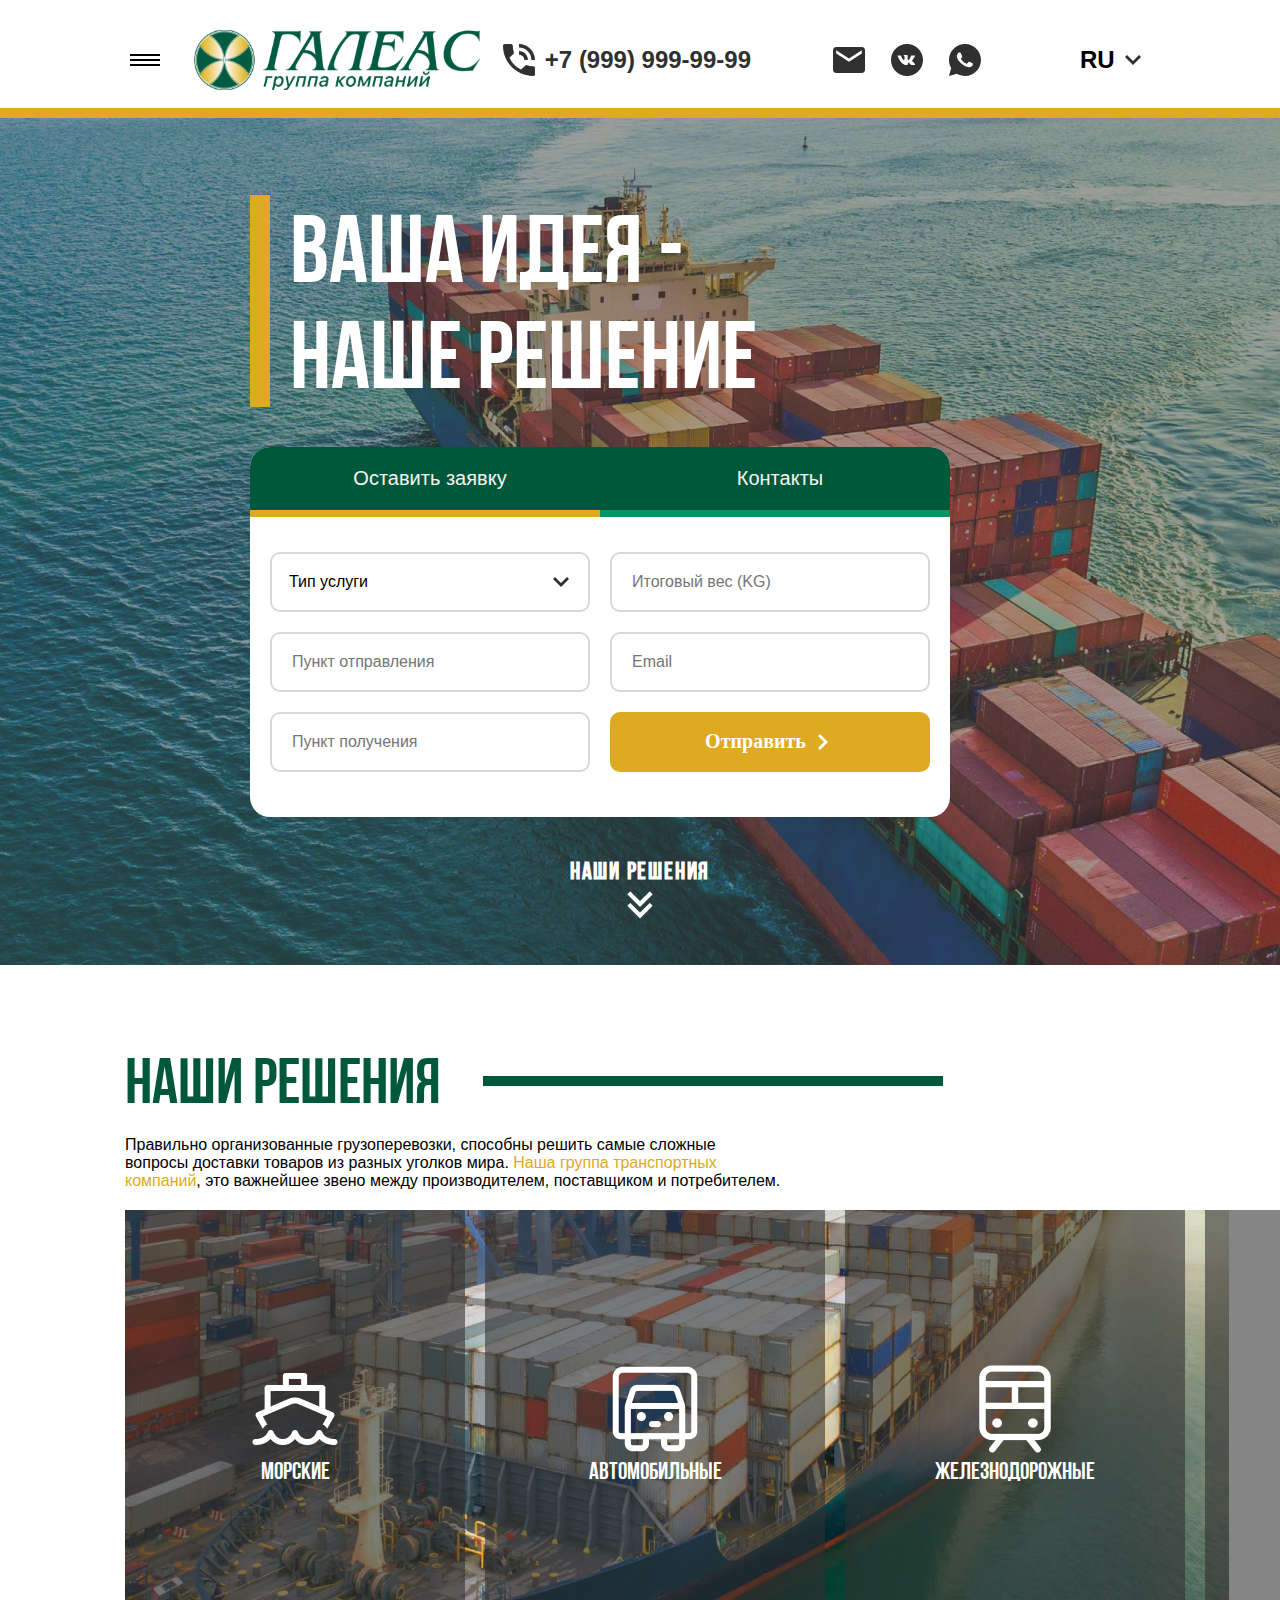
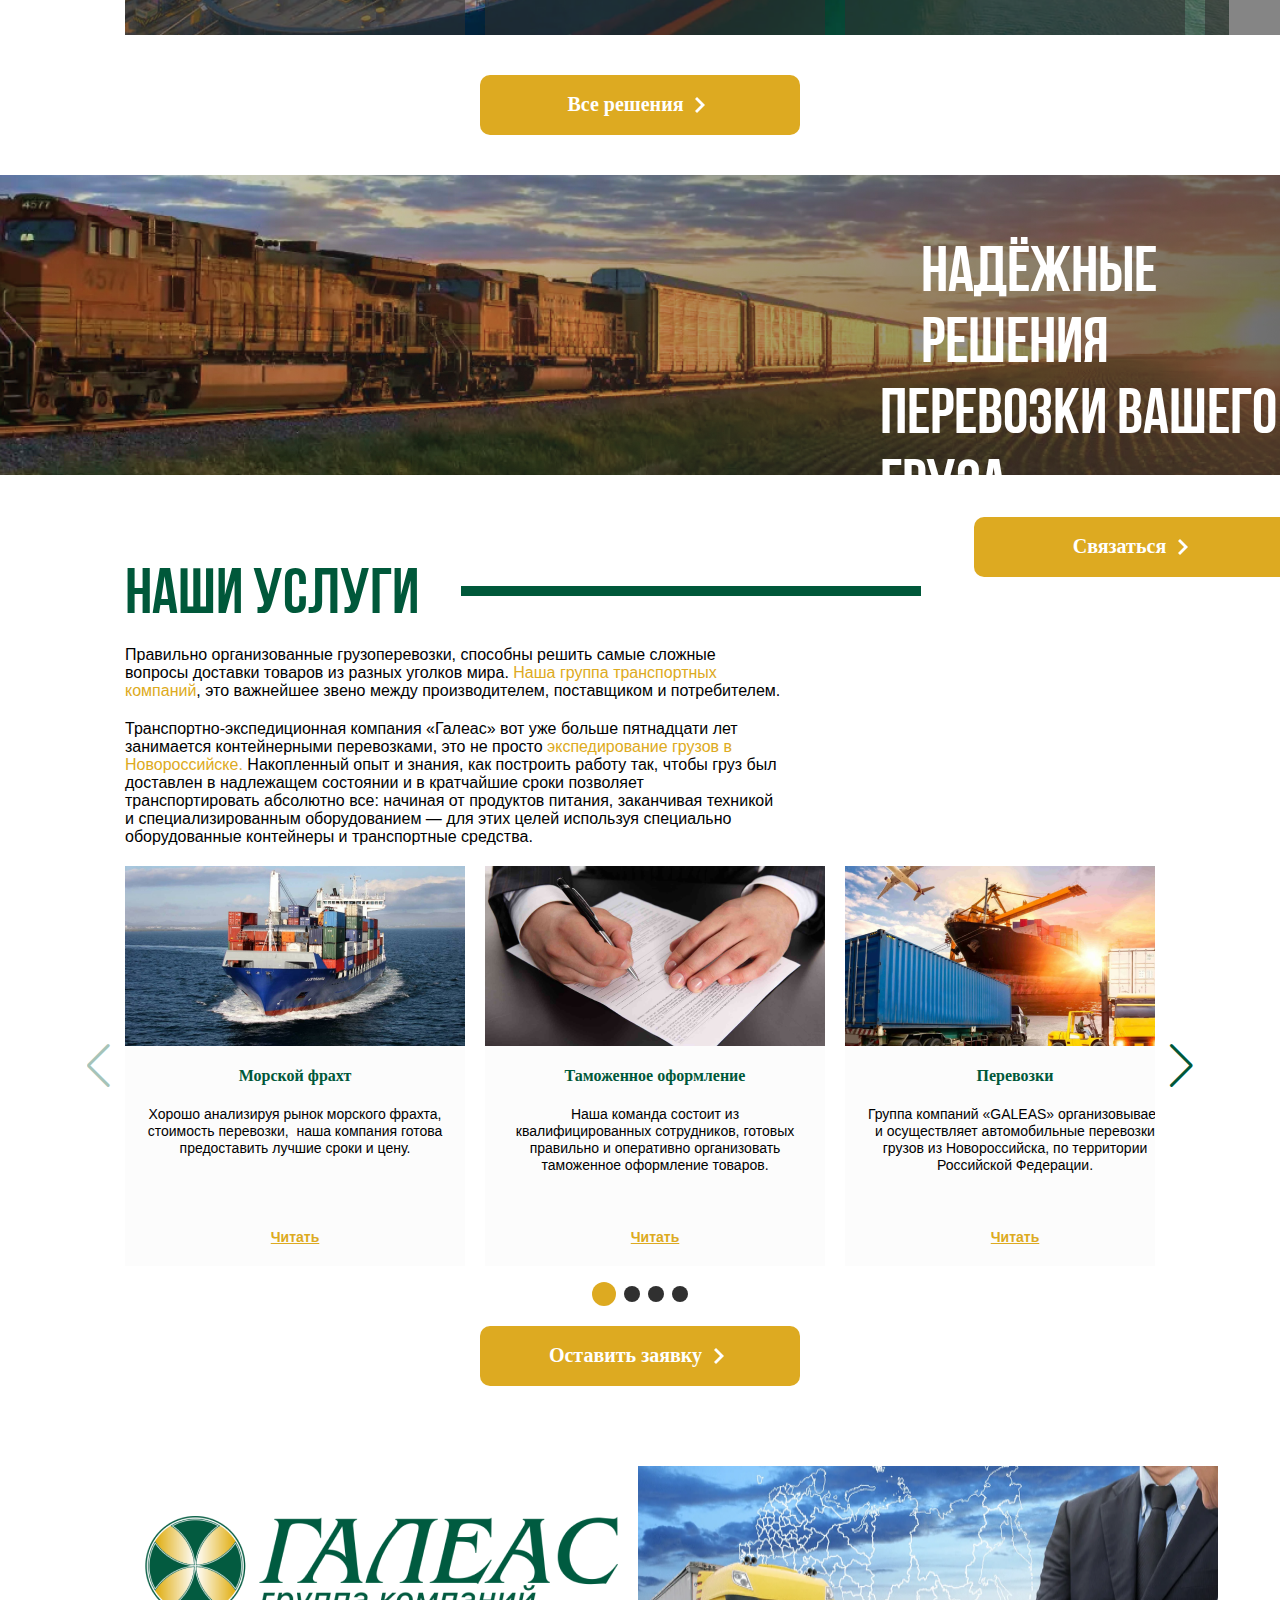
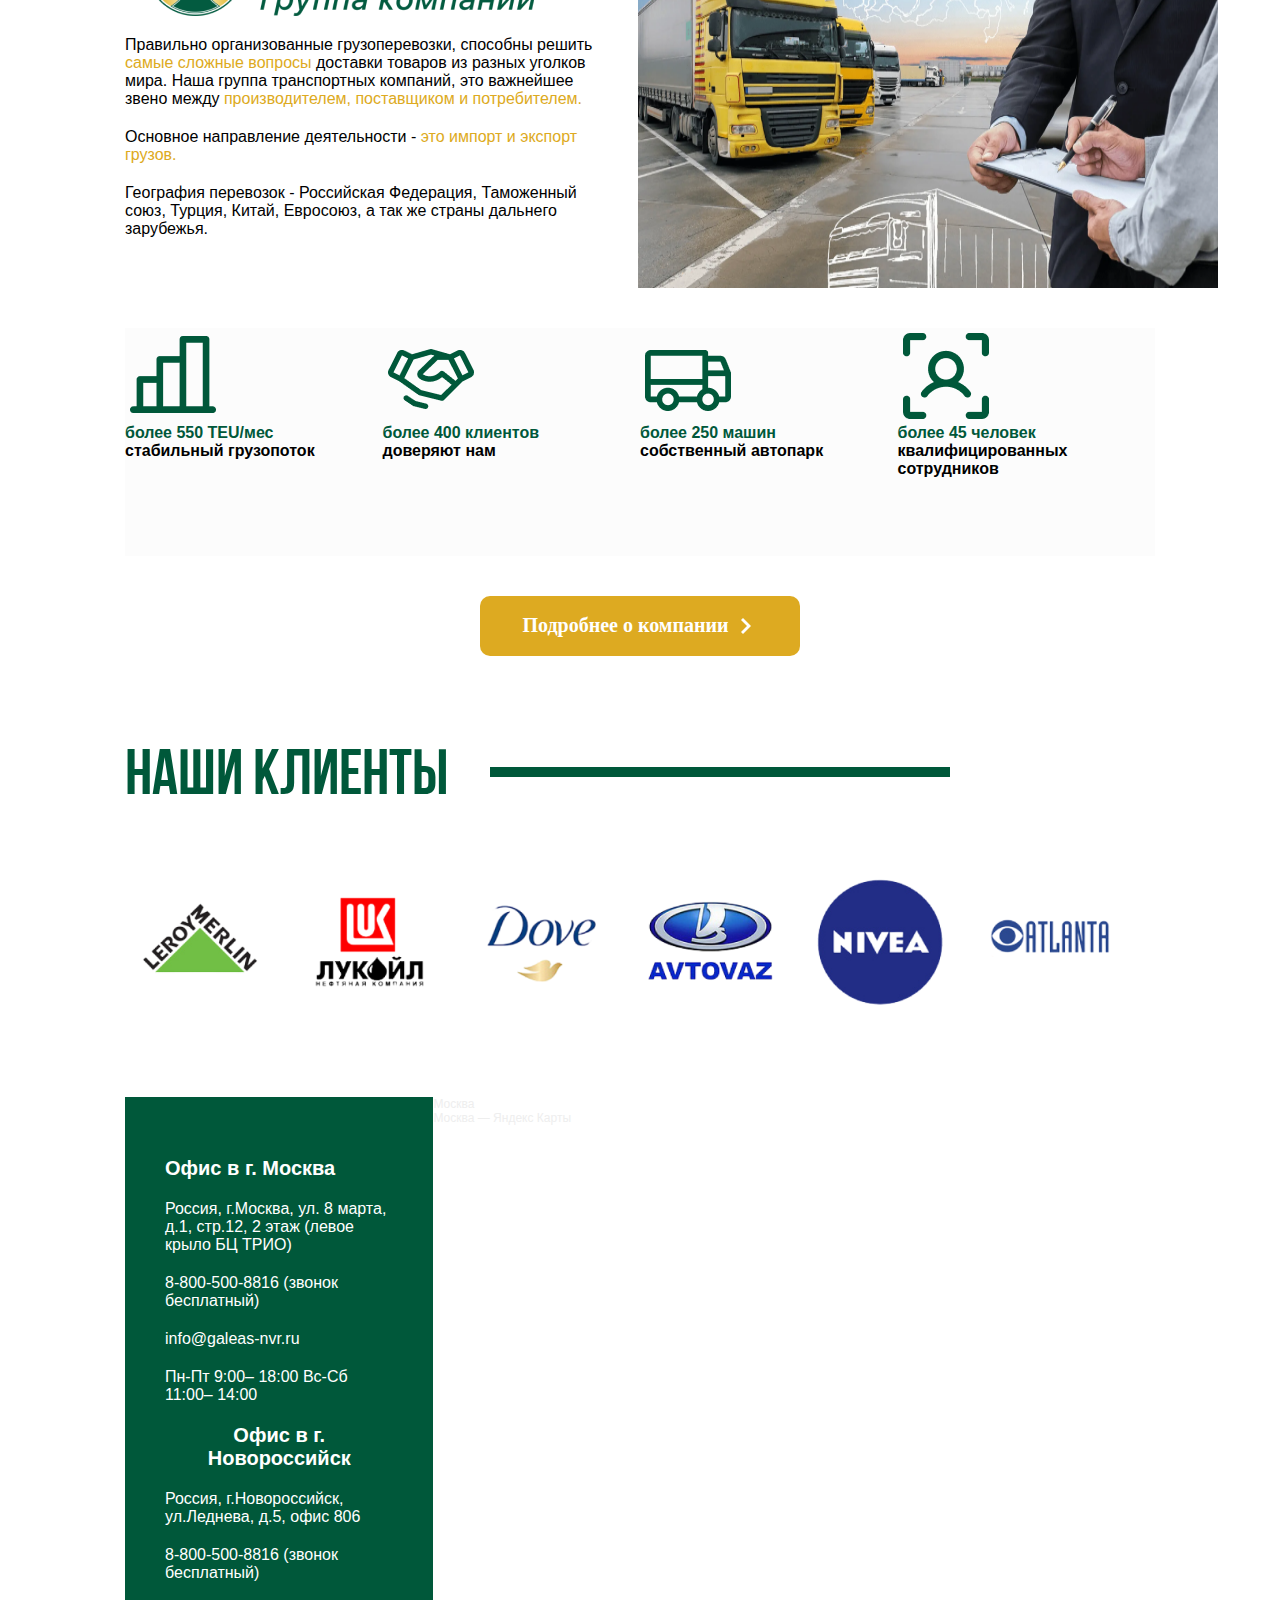
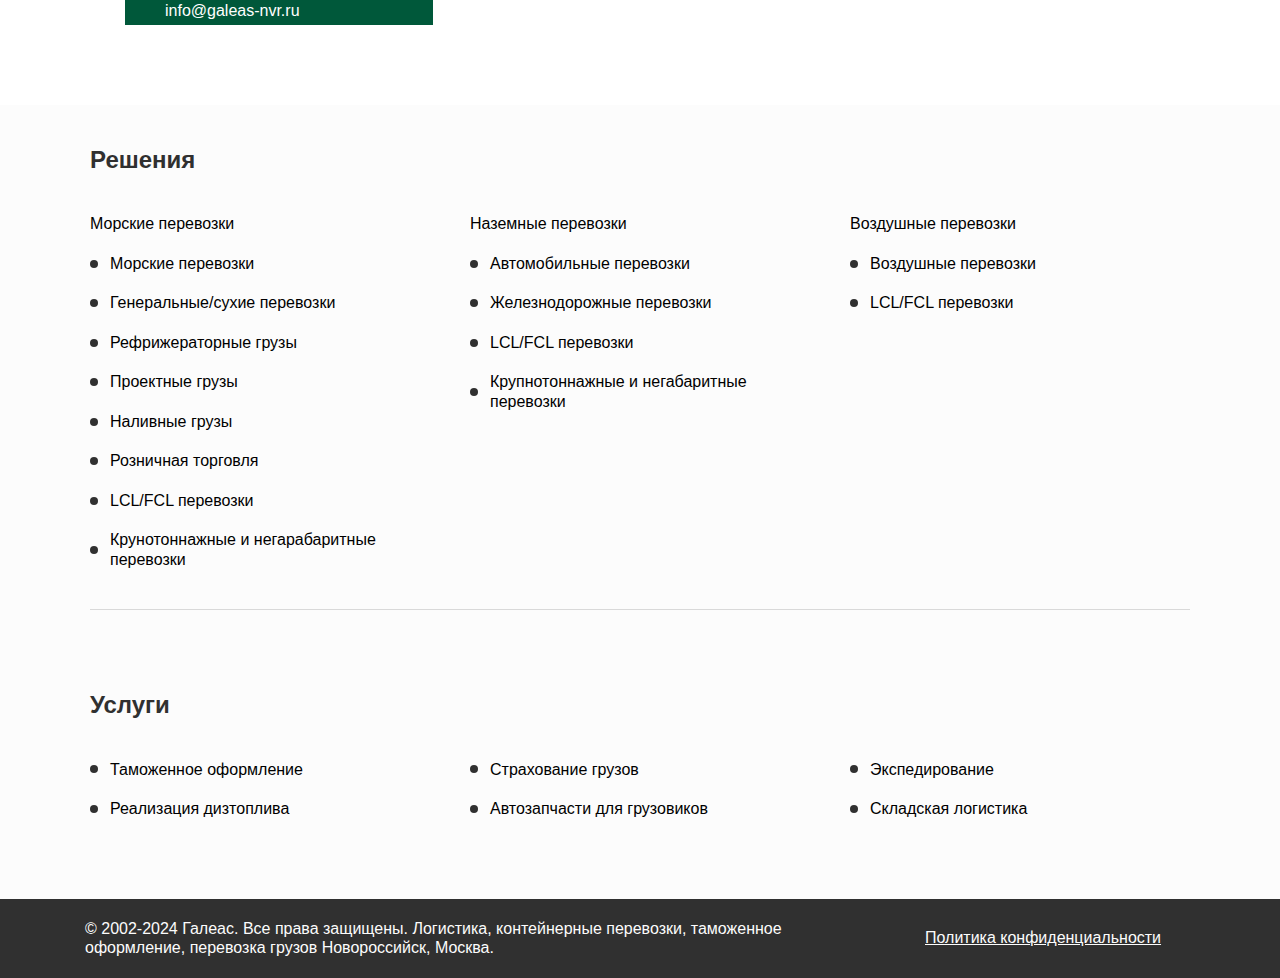
==== commit a5173e17: "Fixed fonts" ====
--- a/index.html
+++ b/index.html
@@ -310,7 +310,7 @@
             <a href="#solutions__sections">
                 <div class="more">
                     <div class="text">
-                        <h1 style="font-family: 'Montserrat'; font-weight: 700; letter-spacing: 10%;">НАШИ РЕШЕНИЯ</h1>
+                        <h1 style="font-weight: 700; letter-spacing: 0.11rem; font-size: 24px; line-height: 1.2">НАШИ РЕШЕНИЯ</h1>
                     </div>
                     <div class="icon__img">
                         <img src="./imgs/icons/duble-bootom.png" alt="">
--- a/css/main.css
+++ b/css/main.css
@@ -387,7 +387,6 @@
 }
 
 p{
-  font-family: 'Montserrat';
   font-weight: 400;
   font-size: 16px
 }
@@ -497,7 +496,6 @@
 .navigation__a a{
   color: #303030;
   font-weight: 400;
-  font-family: 'Montserrat';
   margin: 20px;
 }
 
@@ -509,7 +507,6 @@
 
 .navigation__title{
   font-weight: 700;
-  font-family: 'Montserrat';
   font-size: 24px;
   margin-bottom: 40px;
 }
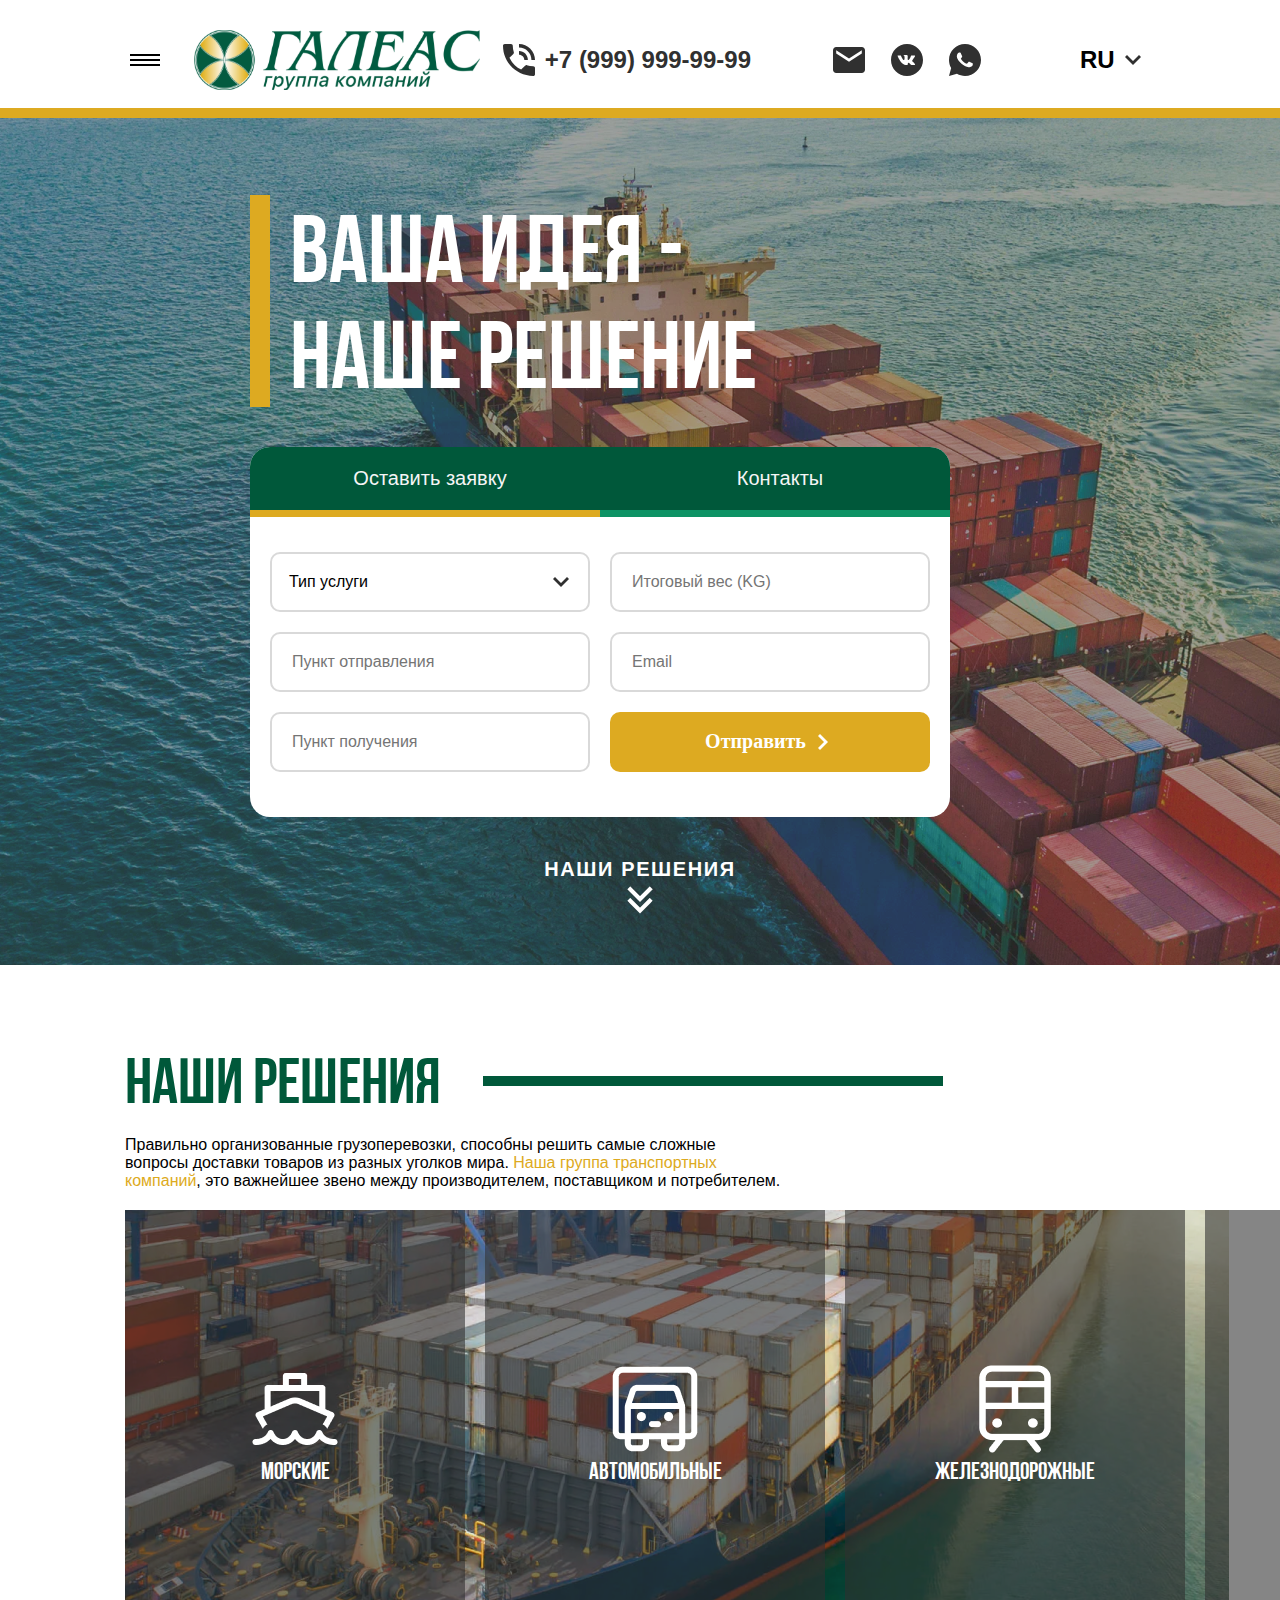
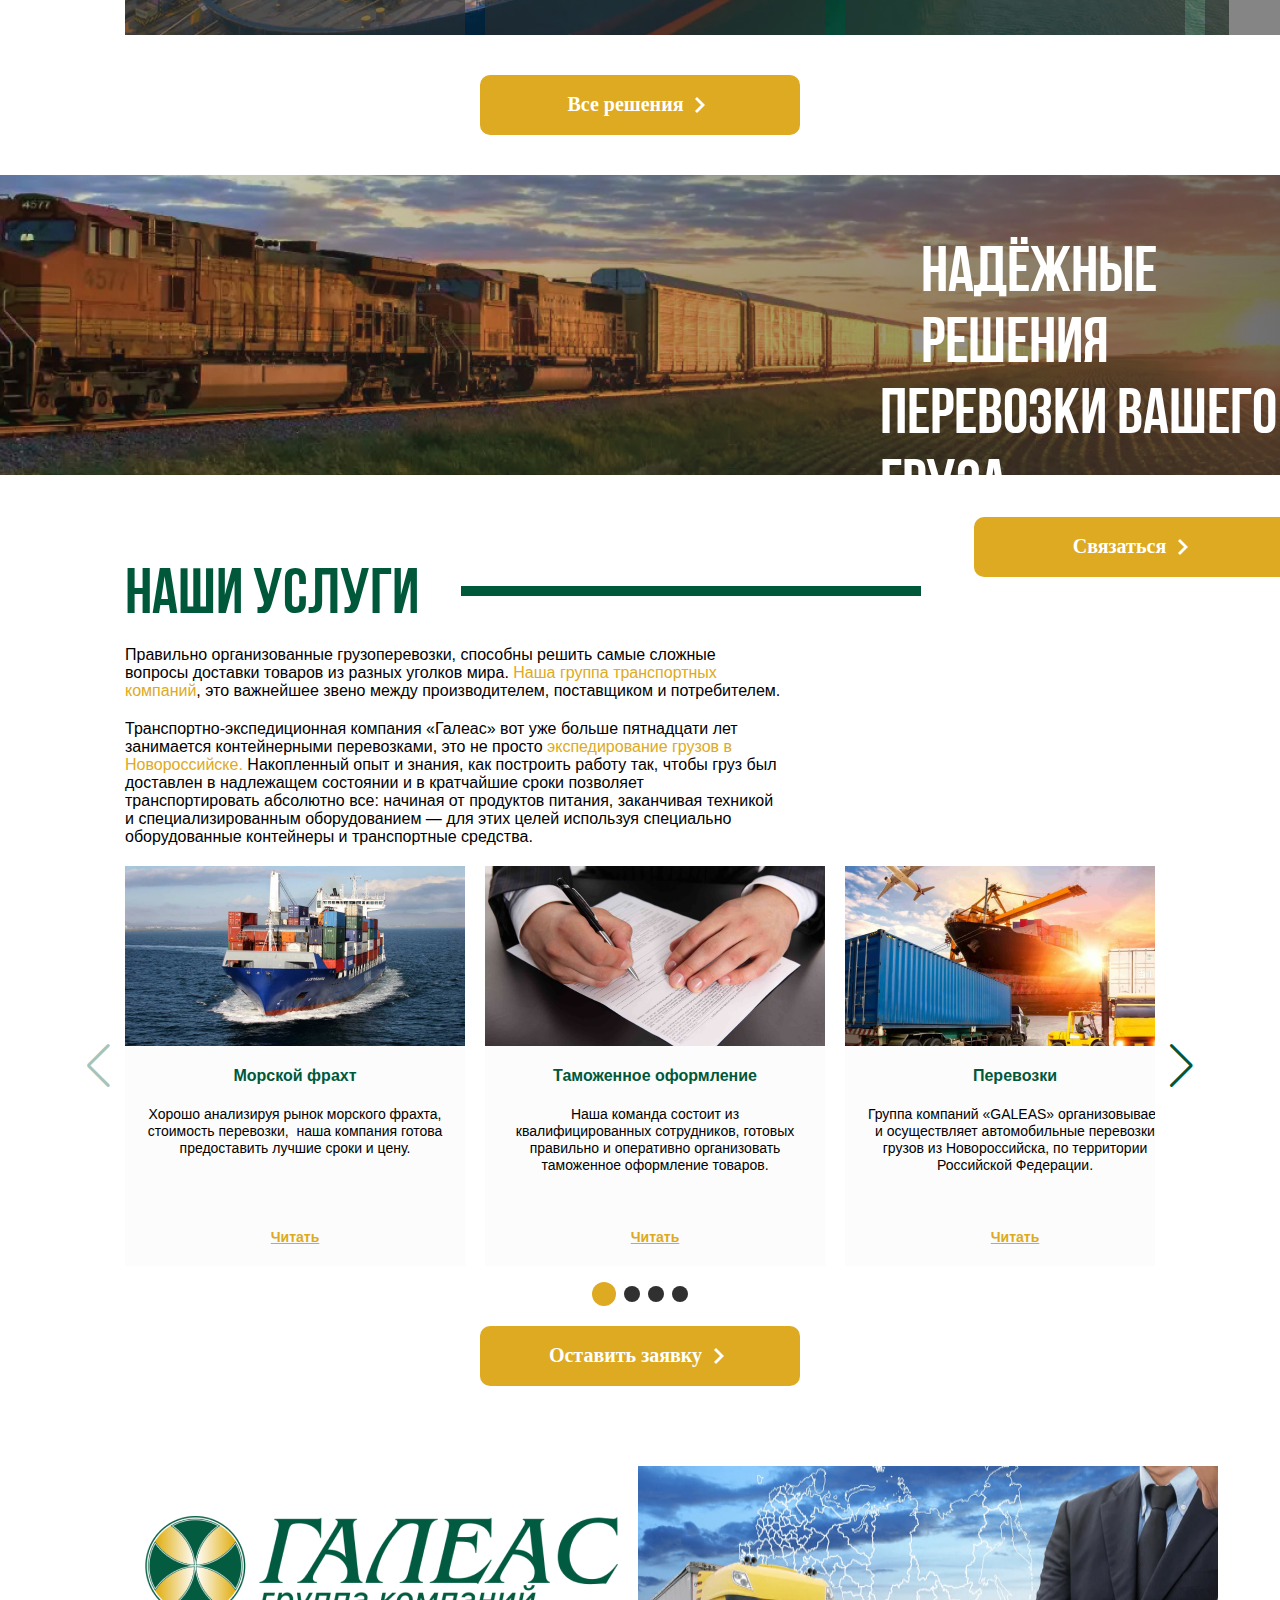
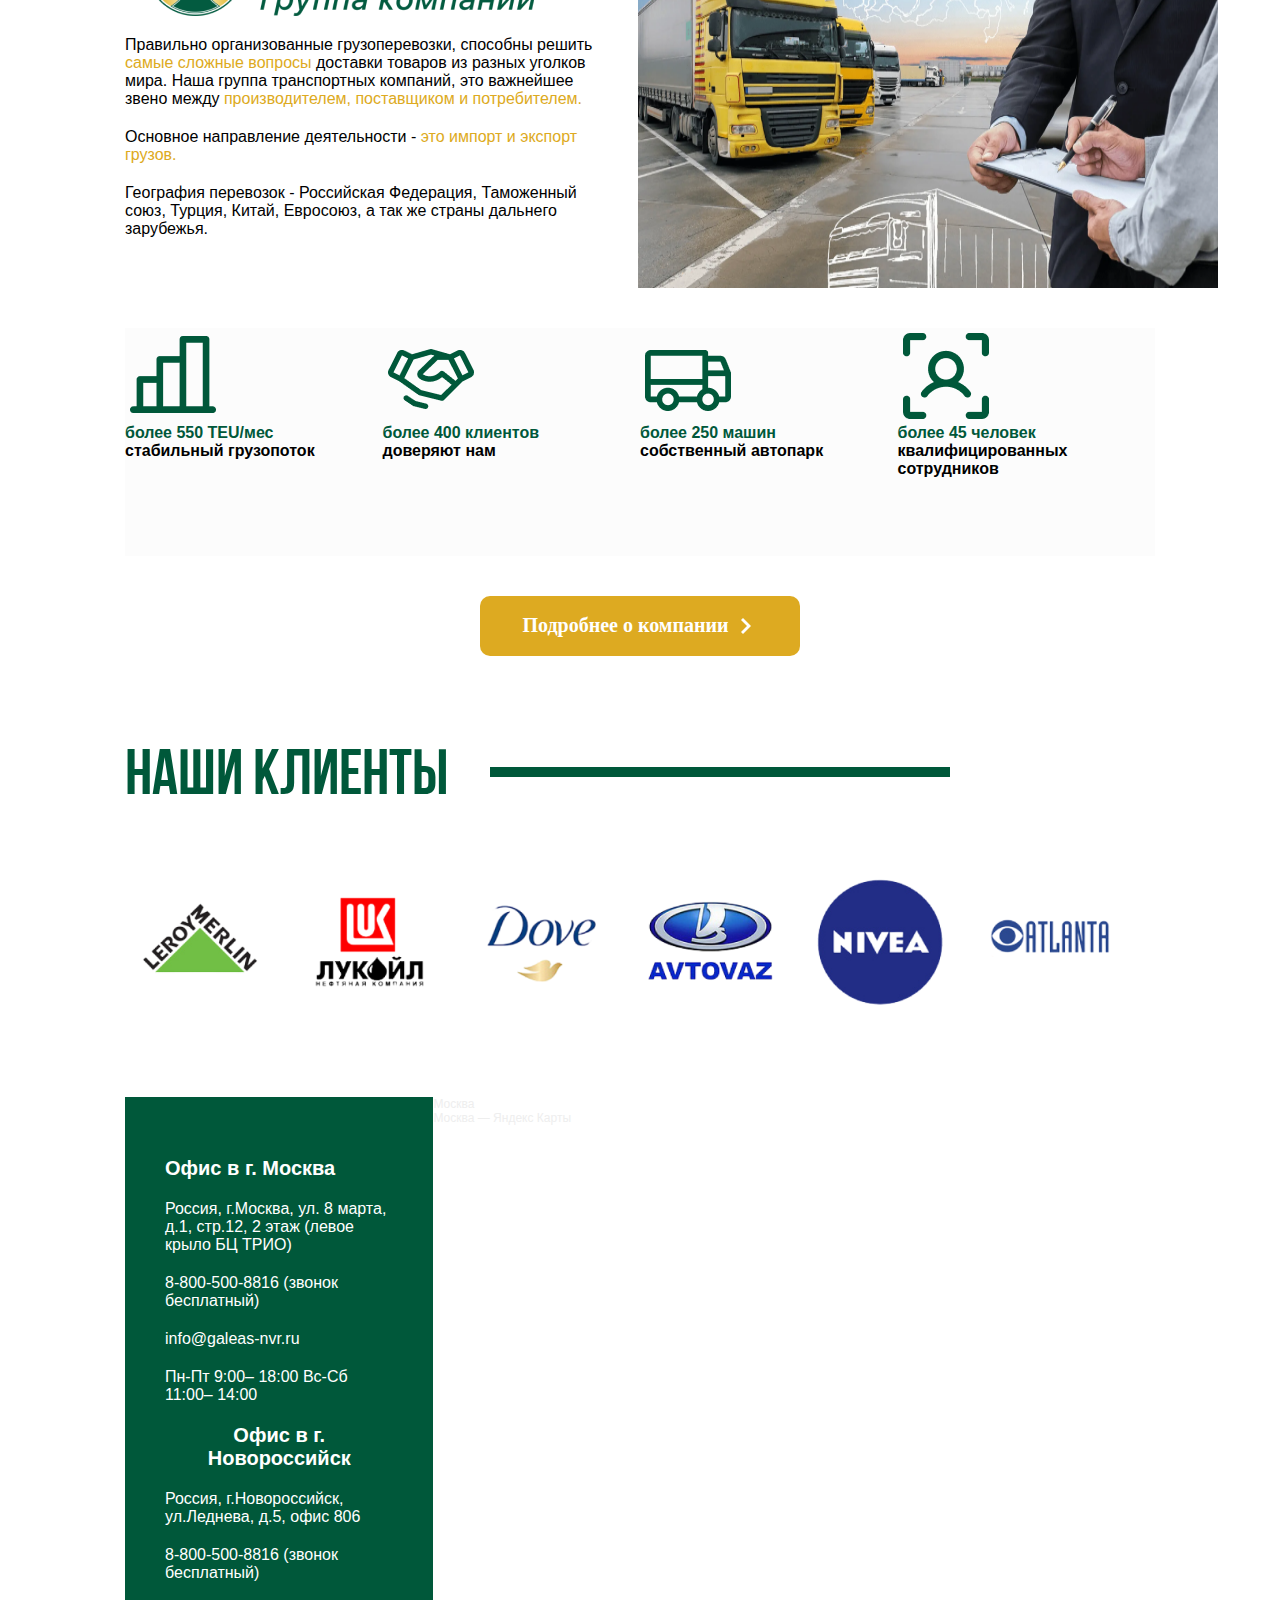
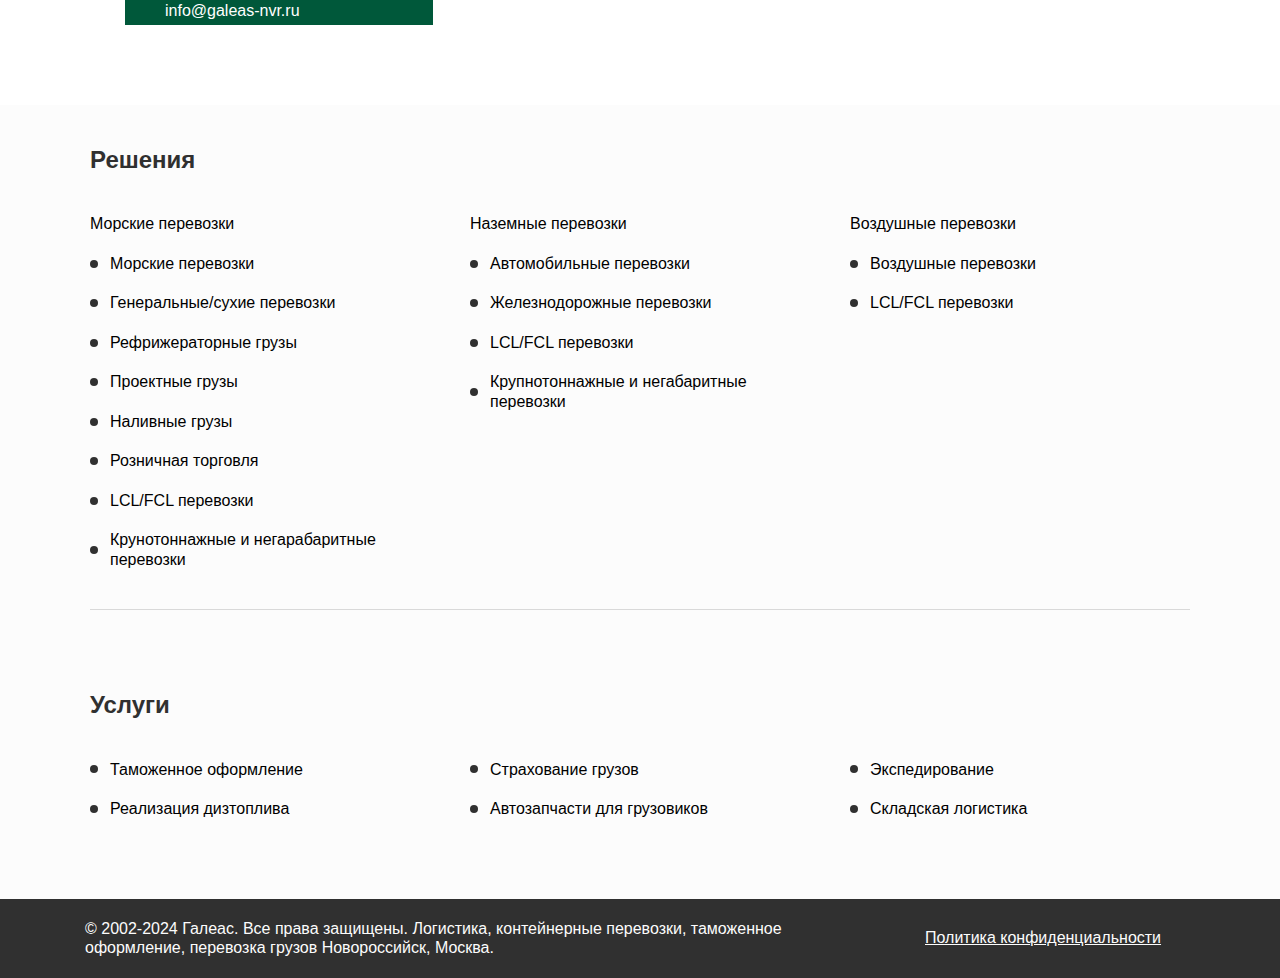
==== commit c54aa288: "Fixed" ====
--- a/index.html
+++ b/index.html
@@ -28,14 +28,25 @@
                     <span></span>
                     <span></span>
                 </div>
-                <div class="menu">
+                <div class="menu ">
                     <div class="menu_btn_container">
                         <button class="menu-solutions">Решения</button>
+                        <button class="menu-service">Услуги</button>
+                        <button class="menu-industry">Отрасли</button>
+                        <button class="menu-options">О нас</button>
+                        <button class="menu-news">Новости</button>
+                        <button class="menu-sotrudnik">Сотрудничество</button>
+                        <button class="menu-vacation">Вакансии</button>
+                        <button class="menu-faq">FAQ</button>
+
+                        <div class="menu-container">
+                            
+                        </div>
 
                         <button class="menu-solutions_mobile">Решения</button>
                             <div class="menu_moba hide_mobile_menu">
 
-                                <button class="button_mobile_shipping">Морские</button>
+                                <button class="button_mobile_shipping button_hiderr">Морские</button>
 
                                     <div class="menu_btn_container2 active_shipping hide1">
                                         <a href="#">Перевозки контейнерных грузов</a>
@@ -44,7 +55,7 @@
                                         <a href="#">RO-RO перевозки на пароме</a>
                                     </div>
 
-                                    <button class="car-mobile">Автомобильные </button>
+                                    <button class="car-mobile button_hiderr">Автомобильные </button>
                                                 
                                     <div class="menu_btn_container2 active_car hide2">
                                         <a href="#">Автомобильные перевозки</a>
@@ -53,38 +64,25 @@
                                         <a href="#">Крупнотоннажные и<br> негабаритные перевозки</a>
                                     </div>
 
-                                <button class="button_mobile_train">Железнодорожные </button>
-                                    <div class="menu_btn_container2 active_train hide3">
+                                <button class="button_mobile_train button_hiderr">Железнодорожные </button>
+                                    <div class="menu_btn_container2 active_train hide5">
                                         <a href="#">Воздушные перевозки</a>
                                         <a href="#">LCL/FCL перевозки</a>
                                     </div>
 
-                                <button class="button_mobile_info">Полезное</button>
+                                <button class="button_mobile_info button_hiderr">Полезное</button>
                                     <div class="menu_btn_container2 active_info hide4">
                                         <a href="#">Воздушные перевозки</a>
                                         <a href="#">LCL/FCL перевозки</a>
                                     </div>
                             </div>
-                        
-                        <button class="menu-service">Услуги</button>
+                    
                         <button class="menu-service_mobile">Услуги</button>
-
-                        <button class="menu-industry">Отрасли</button>
                         <button class="menu-industry_mobile">Отрасли</button>
-
-                        <button class="menu-options">О нас</button>
                         <button class="menu-options_mobile">О нас</button>
-
-                        <button class="menu-news">Новости</button>
                         <button class="menu-news_mobile">Новости</button>
-
-                        <button class="menu-sotrudnik">Сотрудничество</button>
                         <button class="menu-sotrudnik_mobile">Сотрудничество</button>
-
-                        <button class="menu-vacation">Вакансии</button>
                         <button class="menu-vacation_mobile">Вакансии</button>
-
-                        <button class="menu-faq">FAQ</button>
                         <button class="menu-faq_mobile">FAQ</button>
                     </div>
 
@@ -310,7 +308,7 @@
             <a href="#solutions__sections">
                 <div class="more">
                     <div class="text">
-                        <h1 style="font-weight: 700; letter-spacing: 0.11rem; font-size: 24px; line-height: 1.2">НАШИ РЕШЕНИЯ</h1>
+                        <h5 id="sol__title" style="font-family: 'Montserrat' sans-serif; font-weight: 600; letter-spacing: 0.1rem; font-size: 20px; line-height: 1.2">НАШИ РЕШЕНИЯ</h5>
                     </div>
                     <div class="icon__img">
                         <img src="./imgs/icons/duble-bootom.png" alt="">
--- a/css/main.css
+++ b/css/main.css
@@ -8,6 +8,16 @@
   padding: 0px;
   margin: 0px;
   border: none;
+}
+
+@font-face {
+  font-family: 'Bebas Neue Cyrillic' sans-serif;
+  src: url("./../fonts/bebasneuecyrillic.ttf");
+}
+
+body {
+  font-family: 'Montserrat' sans-serif;
+  background-color: #fff;
 }
 
 *,
@@ -127,6 +137,7 @@
   padding-top: 80px;
 }
 
+
 .info__text{
   color: white;
   border-left: 20px solid #DDAA21;
@@ -207,6 +218,13 @@
 .input1, .input2 {
   display: grid;
   justify-items: center;
+}
+
+
+@media screen and (max-width: 999px) {
+  .input2 {
+    gap: 20px;
+  }
 }
 
 .input2 > input{
@@ -330,6 +348,9 @@
   height: 425px;
 }
 
+#sol__title {
+  font-family: 'Montserrat', sans-serif
+}
 
 
 
@@ -773,17 +794,6 @@
 }
 
 
-@font-face {
-  font-family: "Bebas Neue Cyrillic";
-  src: url("./../fonts/bebasneuecyrillic.ttf");
-}
-
-body {
-  font-family: "Montserrat", sans-serif;
-  background-color: #fff;
-
-}
-
 .banner__info{
   color: white;
   font-size: 64px;
--- a/css/menu.css
+++ b/css/menu.css
@@ -1,4 +1,5 @@
 .menu-btn {
+	cursor: pointer;
 	width: 30px;
 	height: 30px;
 	position: relative;
@@ -7,6 +8,8 @@
 }
 
 .menu.active {
+	height: 100vh;
+	overflow-y: auto;
 	padding-top: 120px;
 }
 
@@ -38,6 +41,10 @@
 	transform: translateX(-100%);
 	transition: transform 0.5s; 
  	z-index: 20;
+}
+
+.scrollbar{
+	overflow-y: auto;
 }
 
 .menu-solutions1 , .menu-service1 , .menu-industry1, .menu-options1 {
@@ -164,6 +171,16 @@
 	font-weight: 700;
 }
 
+.menu_moba {
+    overflow-y: auto;
+    max-height: 300px;
+}
+
+.menu_btn_container{
+	overflow-y: auto;
+	max-height: 500px;
+}
+
 
 .menu-btn.active span:first-of-type {
 	transform: translateX(100%);
@@ -349,12 +366,19 @@
 	display: none;
 }
 
-.hide3{
+.hide5{
 	display: none;
 }
 
 .hide4{
 	display: none;
+}
+
+
+
+.button_hiderr{
+	display: flex;
+	margin: 20px 0;
 }
 
 @media screen and (max-width:1024px){
@@ -378,7 +402,7 @@
         top: 0;
         left: 0;
         width: 100%;
-        height: auto;
+        height: 1000px;
         padding: 15px;
         padding-top: 97px;
         padding-left: 23px;
@@ -397,7 +421,7 @@
         top: 0;
         left: 0;
         width: 100%;
-        height: auto;
+        height: 1000px;
         padding: 15px;
         padding-top: 97px;
         padding-left: 23px;
@@ -428,12 +452,6 @@
 		left: -21px;
 	}
 
-	.menu_moba{
-        display: flex;
-        flex-direction: column;
-        align-items: flex-start;
-        gap: 18px;
-	}
 
 
 	.menu_btn_container {
@@ -644,7 +662,7 @@
         top: 0;
         left: 0;
         width: 375px;
-        height: auto;
+        height: 1000px;
         padding: 15px;
         padding-top: 97px;
         padding-left: 23px;
@@ -652,7 +670,6 @@
         transform: translateX(-100%);
         transition: transform 0.5s;
         z-index: 10;
-		overflow-y: auto;
     }
 
 	.form-group__lang_mobile{
--- a/css/slider.css
+++ b/css/slider.css
@@ -33,7 +33,6 @@
 }
 
 .swiper__title {
-    font-family: 'Montserrat';
     font-size: 16px;
     font-weight: 600;
     line-height: 19.5px;
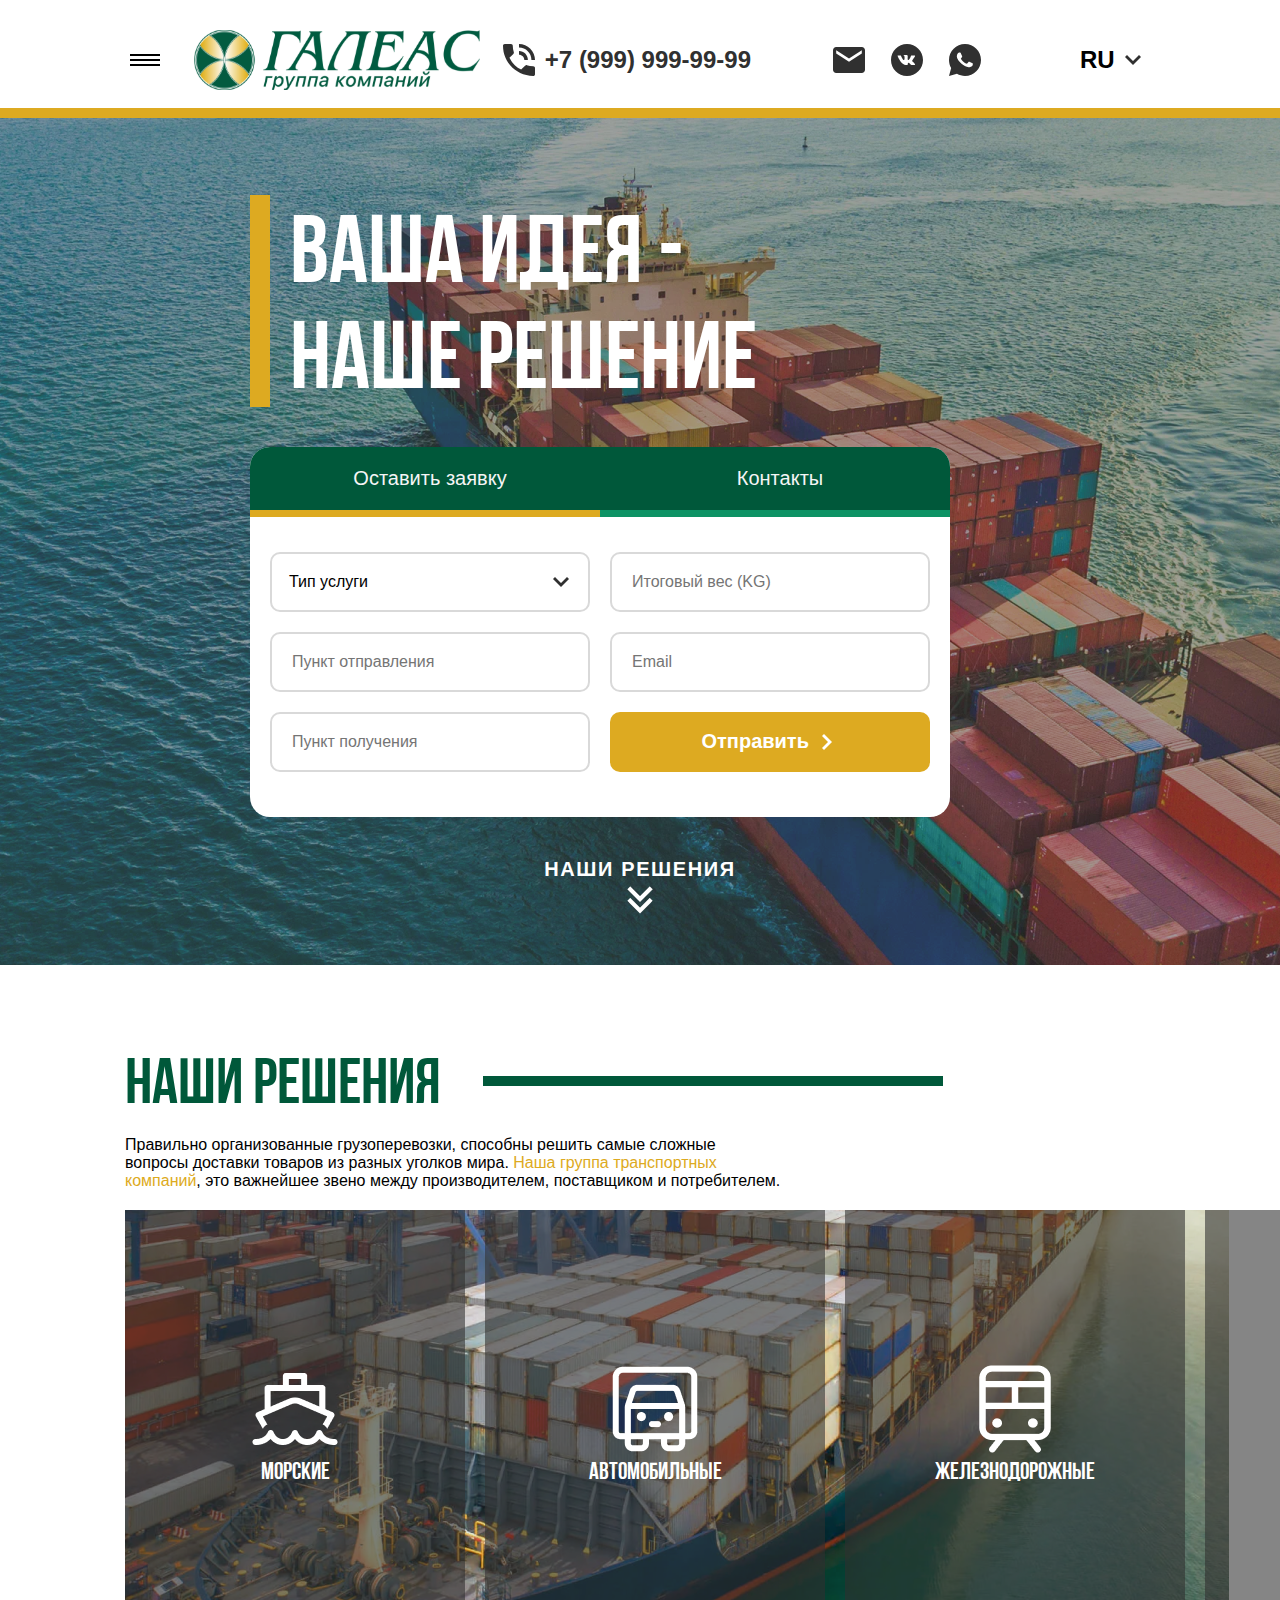
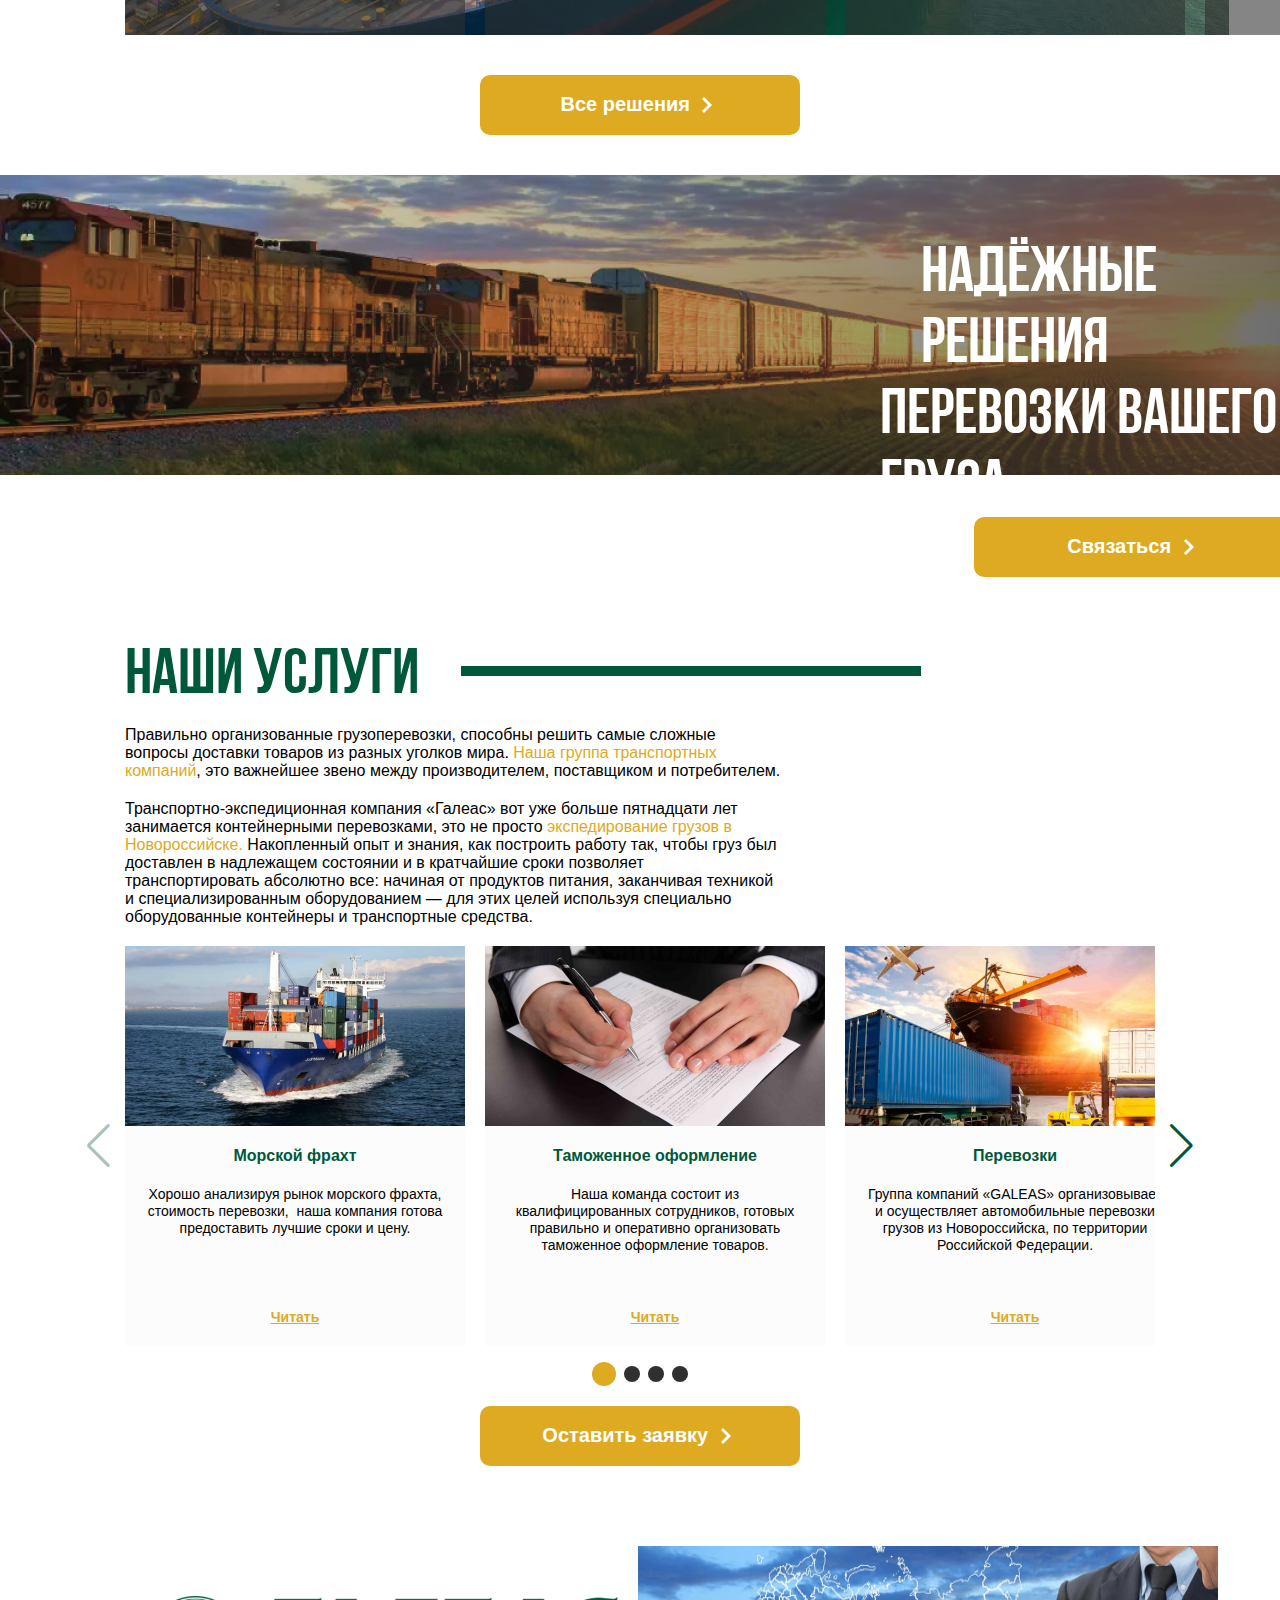
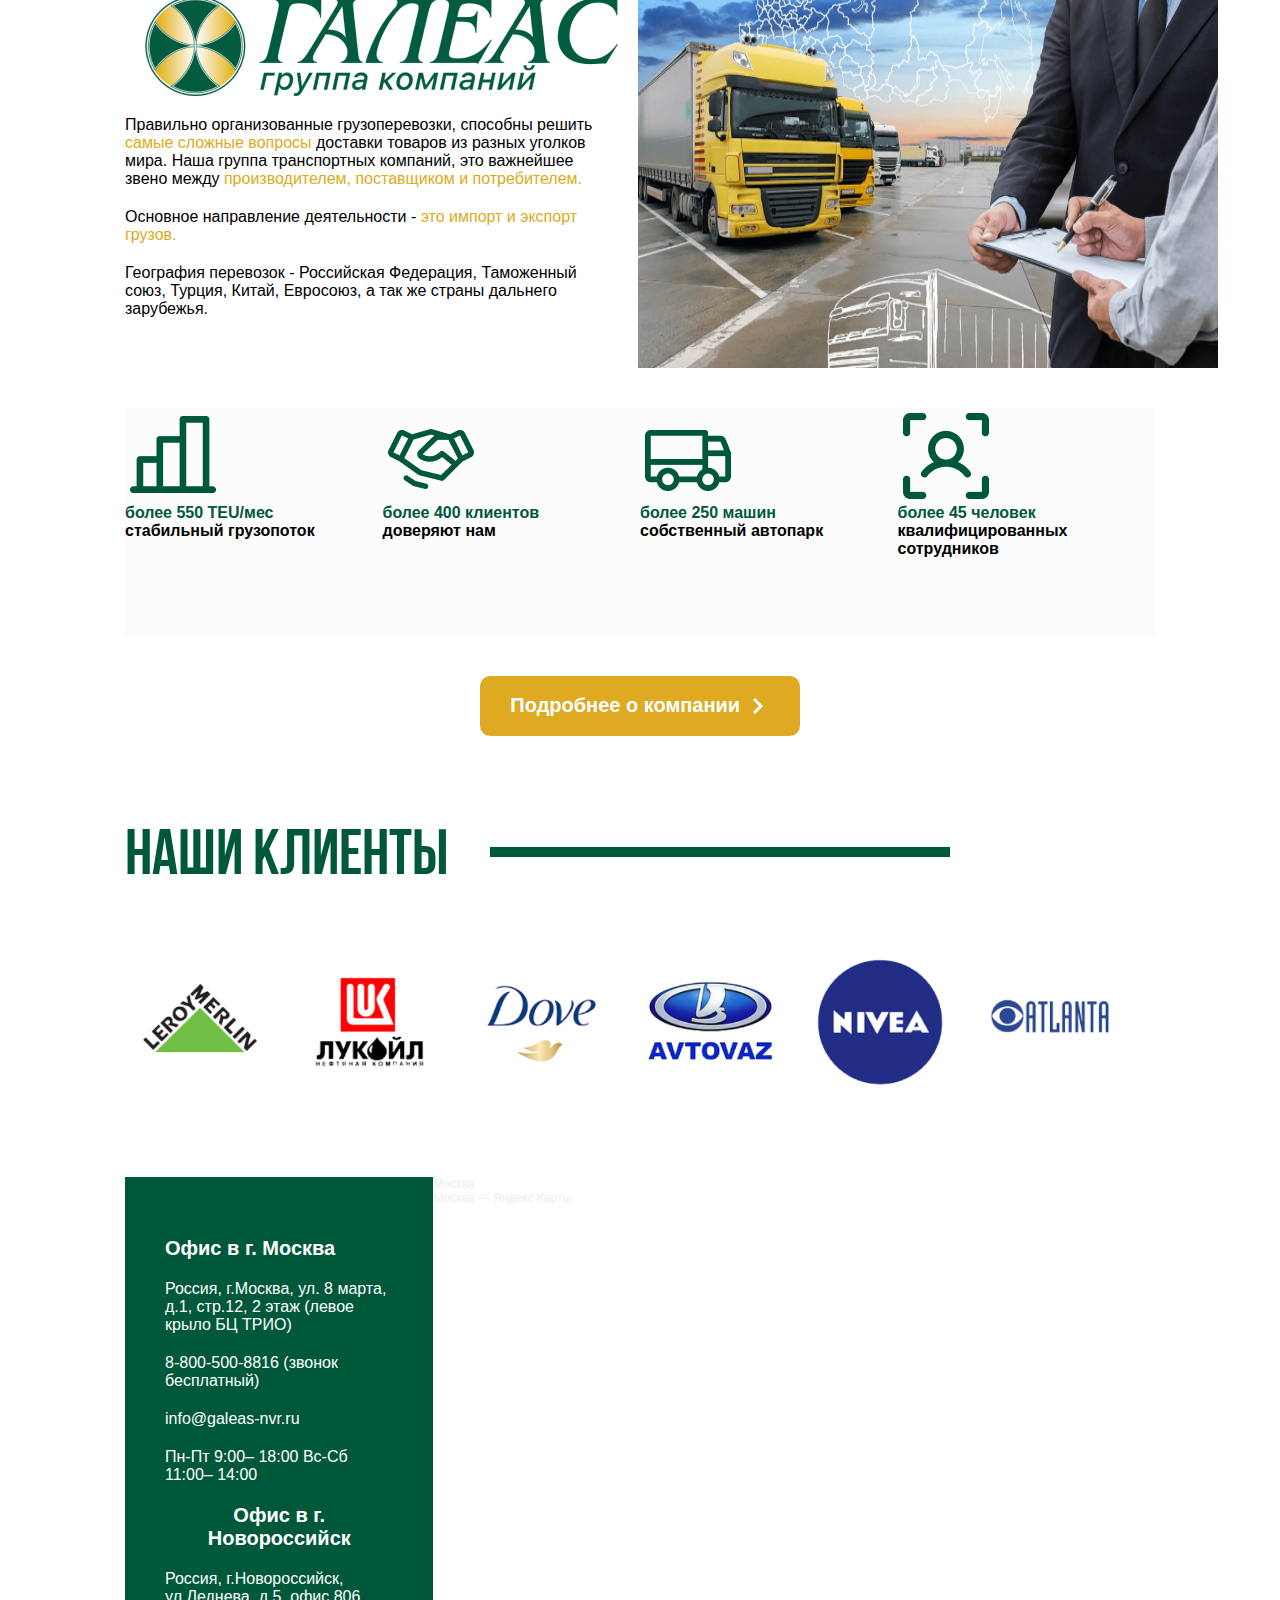
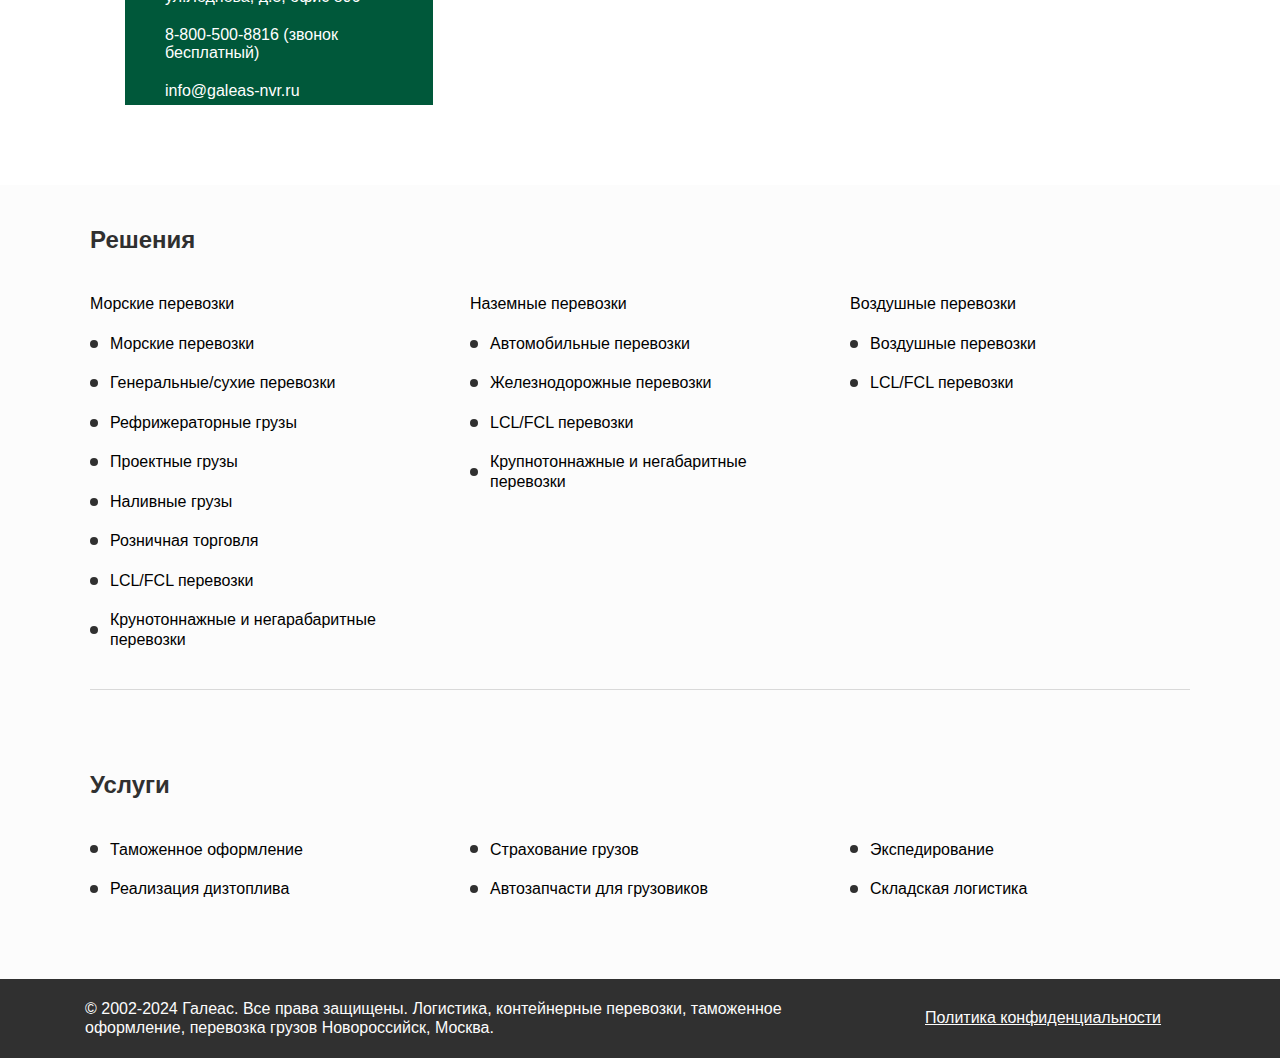
==== commit 56820e1e: "Fixed" ====
--- a/index.html
+++ b/index.html
@@ -320,7 +320,6 @@
     <main>
         <section id="solutions__sections">
             <div class="content">
-                <div class="inner"></div>
                 <div class="solution__and__services">
                     <div class="title">
                         <h1>НАШИ РЕШЕНИЯ</h1> <hr class="green">
--- a/css/main.css
+++ b/css/main.css
@@ -11,12 +11,12 @@
 }
 
 @font-face {
-  font-family: 'Bebas Neue Cyrillic' sans-serif;
+  font-family: 'Bebas Neue Cyrillic', sans-serif;
   src: url("./../fonts/bebasneuecyrillic.ttf");
 }
 
 body {
-  font-family: 'Montserrat' sans-serif;
+  font-family: 'Montserrat', sans-serif;
   background-color: #fff;
 }
 
@@ -270,6 +270,12 @@
   margin: 20px 373px 20px 0px;
 }
 
+@media screen and (min-width: 999px) {
+  .solution__and__services {
+    padding-top: 80px;
+  }
+}
+
 .wrapper__input:focus{
   border: 2px solid #DDAA21;
 }
@@ -294,7 +300,7 @@
   transition: 0.3 all ease-in;
   border-radius: 10px;
   font-size: 20px;
-  font-family: 'Montserrat';
+  font-family: 'Montserrat', sans-serif;
   font-weight: 600;
 }
 
--- a/css/menu.css
+++ b/css/menu.css
@@ -134,7 +134,7 @@
     flex-direction: column;
     align-items: flex-start;
 	gap: 20px;
-	font-family: 'Montserrat';
+	font-family: 'Montserrat', sans-serif;
 	font-size: 24px;
 	font-weight: 500;
 	line-height: 29.26px;
@@ -147,7 +147,7 @@
     flex-direction: column;
     align-items: flex-start;
 	gap: 20px;
-	font-family: 'Montserrat';
+	font-family: 'Montserrat', sans-serif;
 	font-size: 24px;
 	font-weight: 500;
 	line-height: 29.26px;
@@ -169,11 +169,6 @@
 .menu_btn_container2 button:focus {
 	font-size: 24px;
 	font-weight: 700;
-}
-
-.menu_moba {
-    overflow-y: auto;
-    max-height: 300px;
 }
 
 .menu_btn_container{
@@ -459,7 +454,7 @@
 		flex-direction: column;
 		align-items: flex-start;
 		gap: 20px;
-		font-family: 'Montserrat';
+		font-family: 'Montserrat', sans-serif;
 		font-size: 24px;
 		font-weight: 500;
 		line-height: 29.26px;
@@ -643,7 +638,7 @@
 	}
 
 	.menu_btn_container2 a{
-		font-family: 'Montserrat';
+		font-family: 'Montserrat', sans-serif;
 		font-size: 16px;
 		font-weight: 500;
 		line-height: 19.5px;
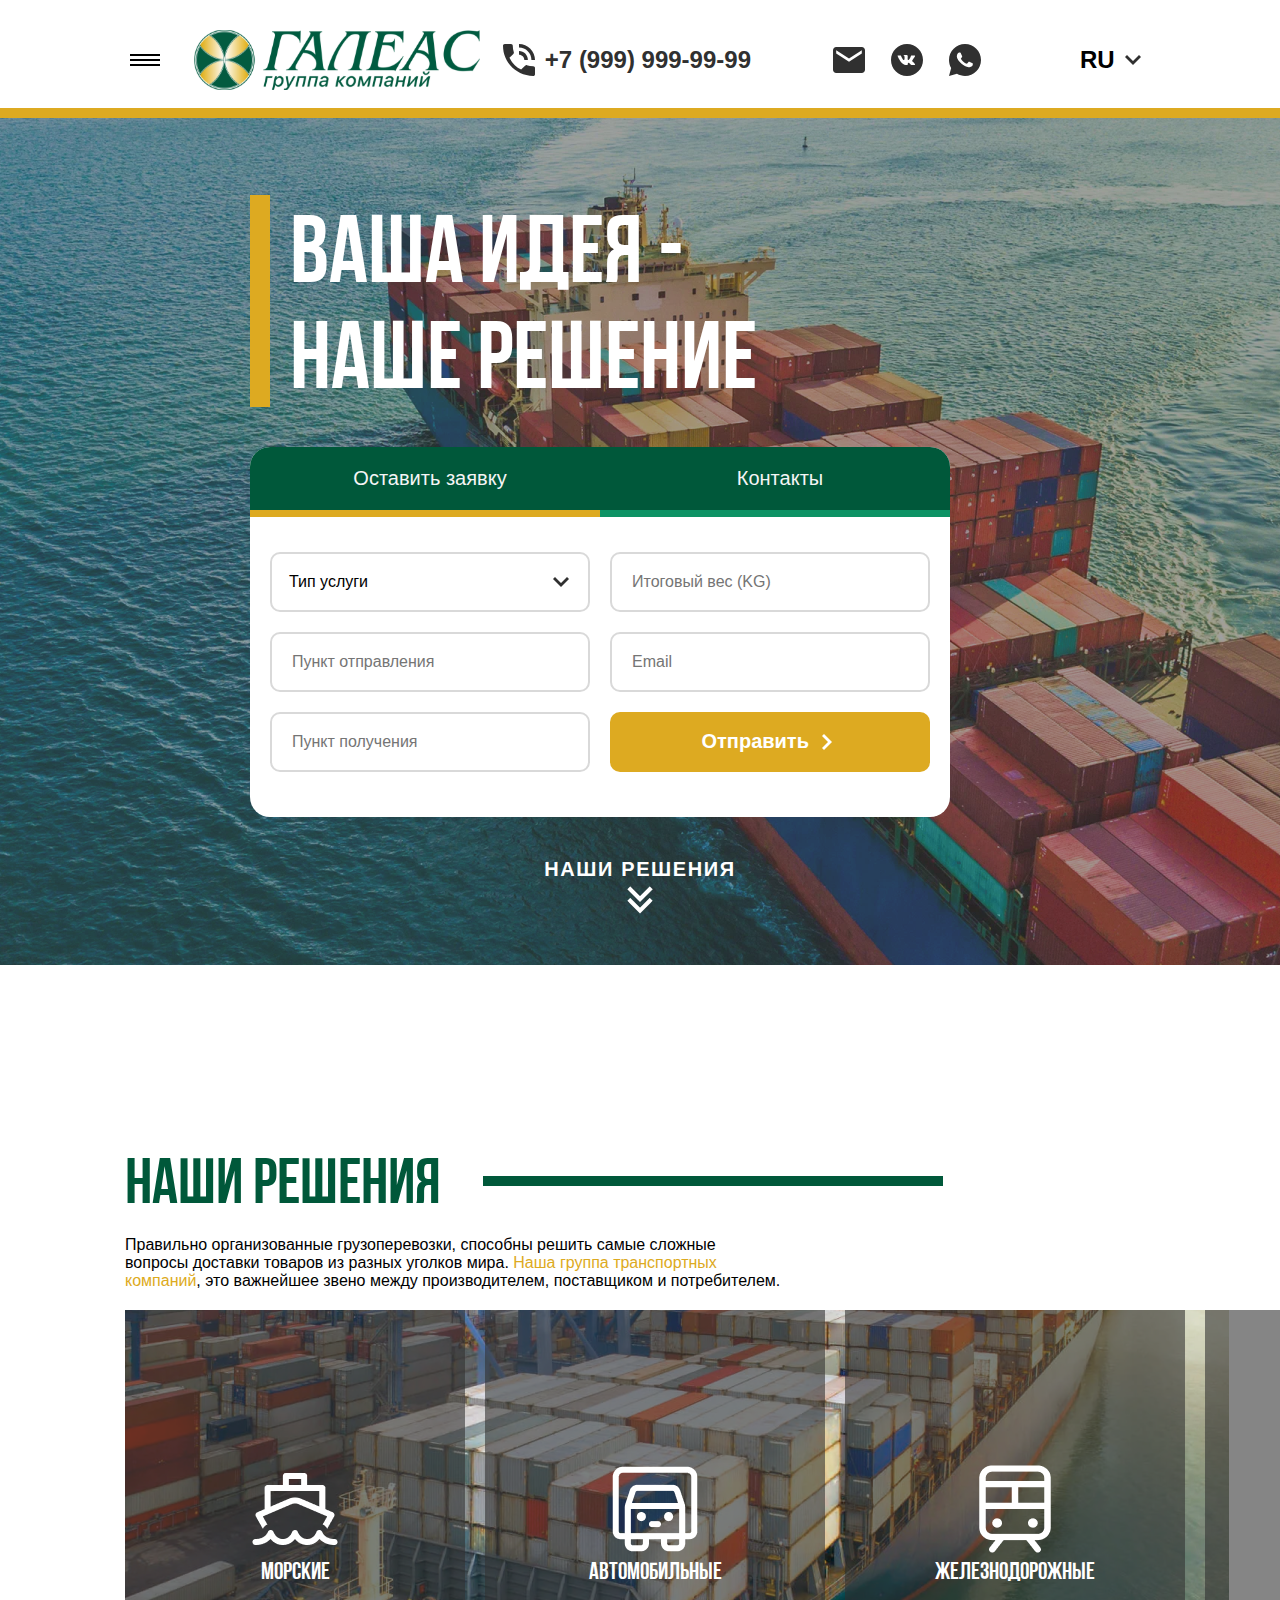
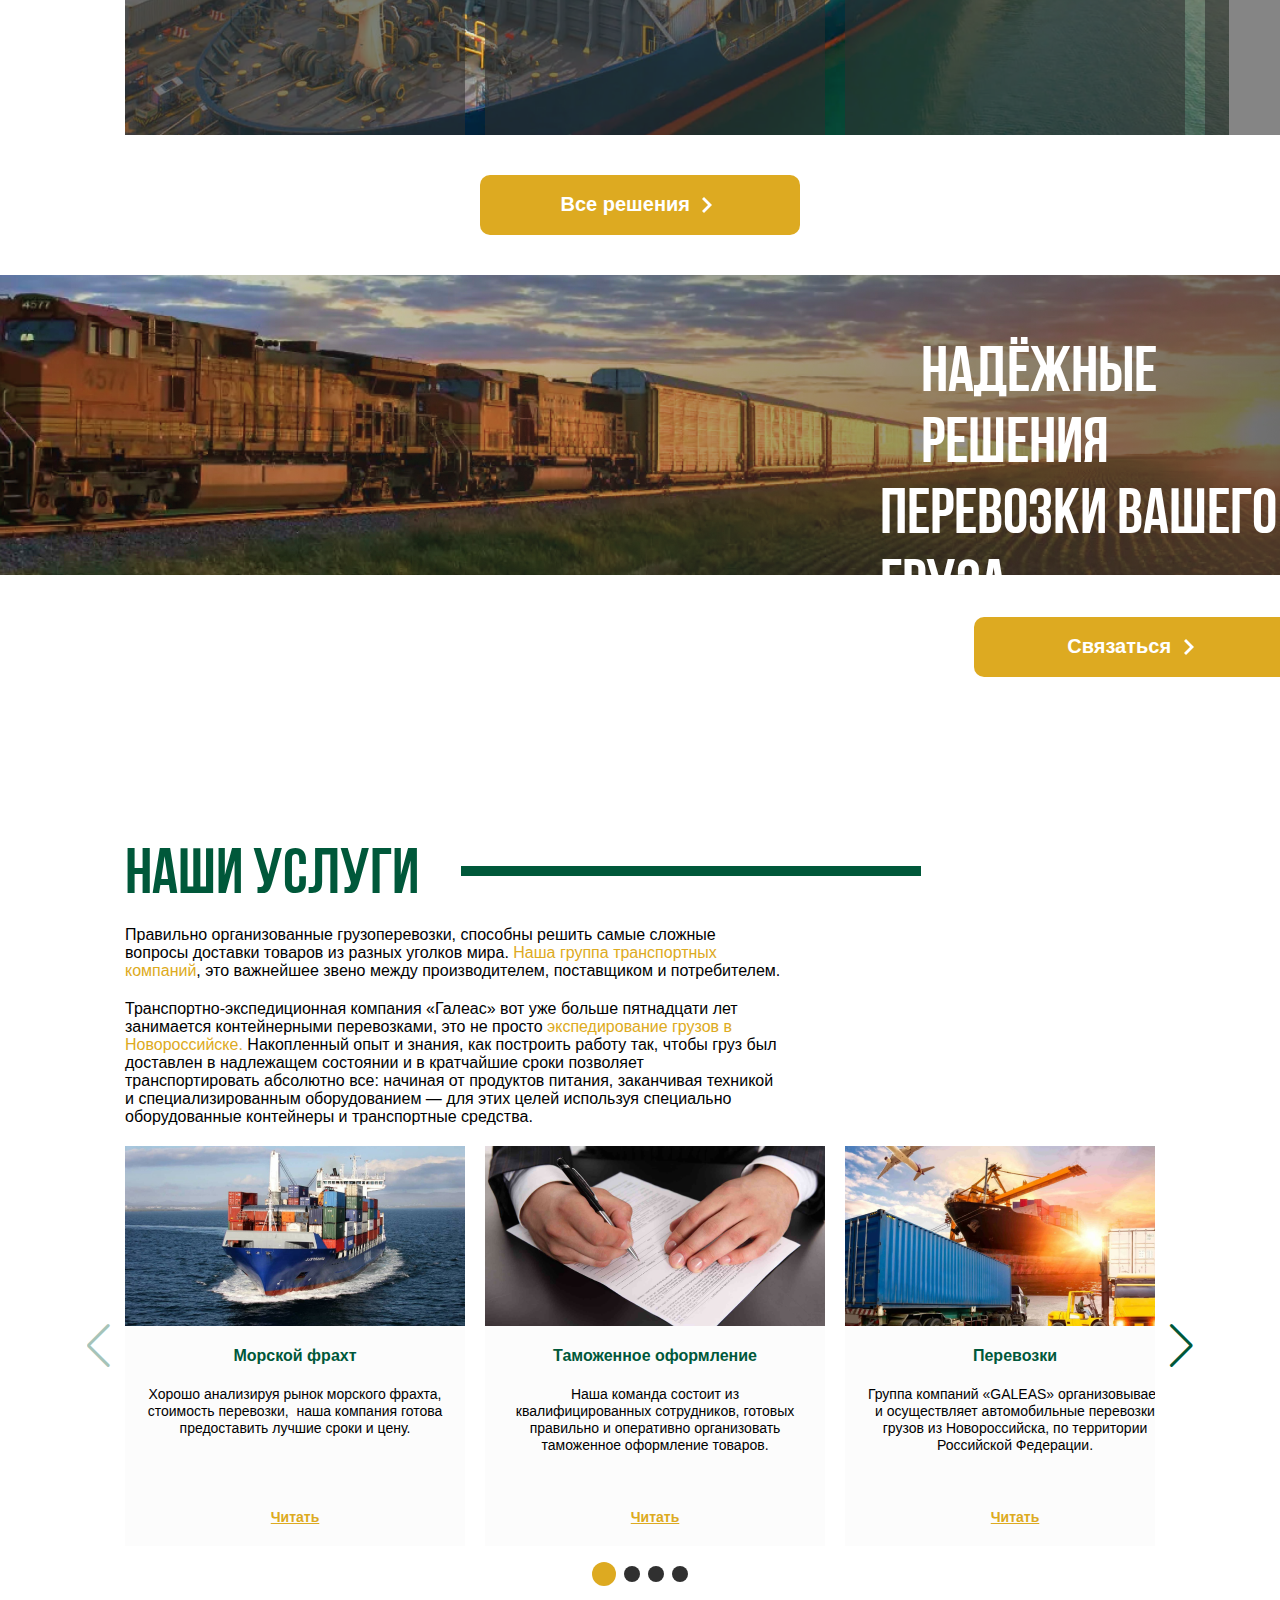
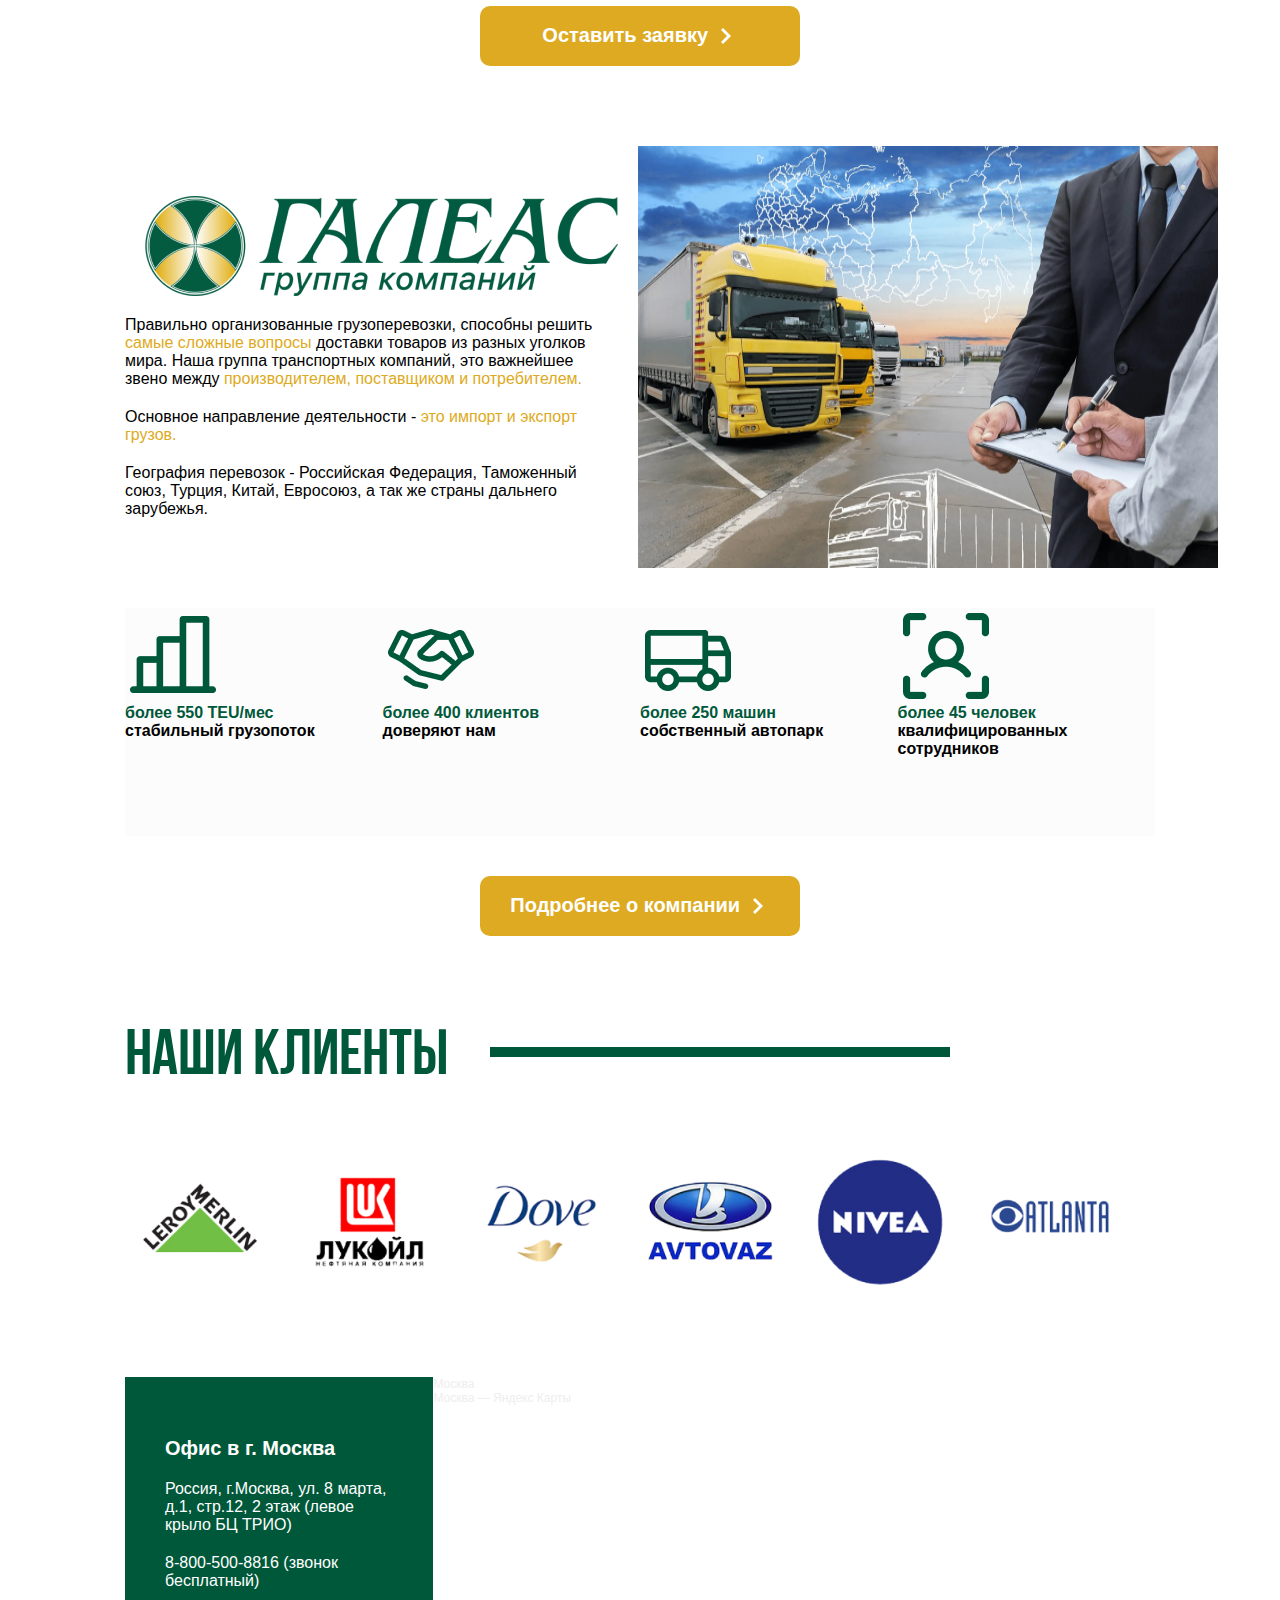
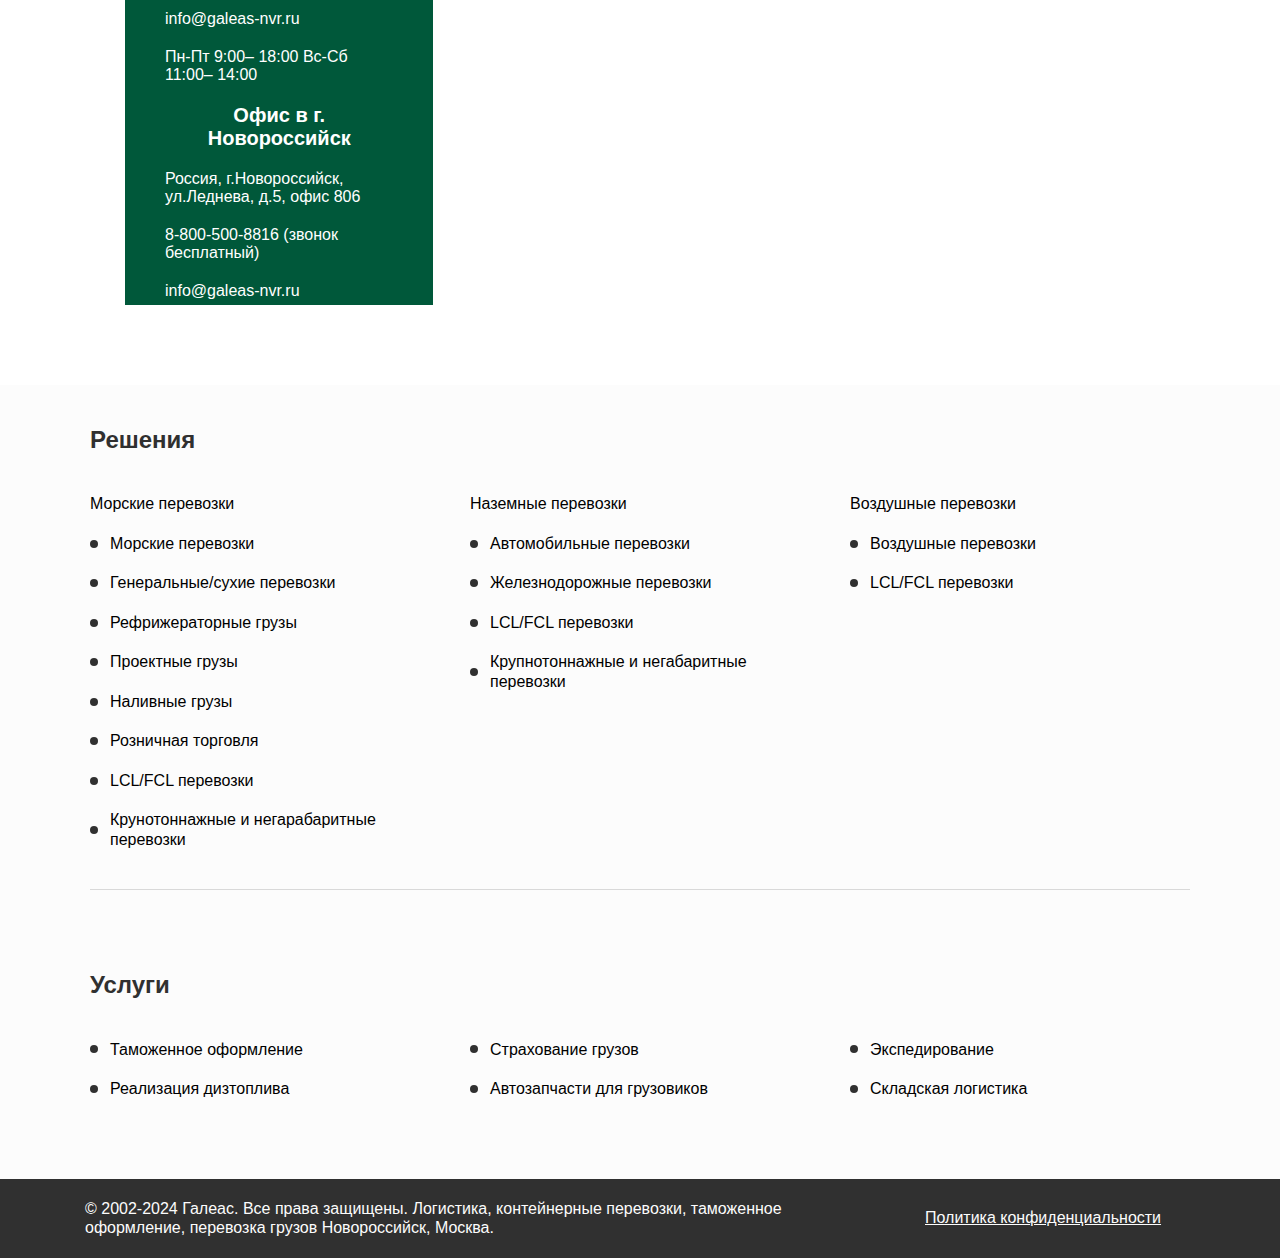
==== commit 922ab552: "Fixed menu" ====
--- a/index.html
+++ b/index.html
@@ -46,16 +46,20 @@
                         <button class="menu-solutions_mobile">Решения</button>
                             <div class="menu_moba hide_mobile_menu">
 
-                                <button class="button_mobile_shipping button_hiderr">Морские</button>
+                                <button class="button_mobile_shipping button_hiderr">Морские перевозки</button>
 
                                     <div class="menu_btn_container2 active_shipping hide1">
-                                        <a href="#">Перевозки контейнерных грузов</a>
-                                        <a href="#">Перевозки негабаритных грузов</a>
-                                        <a href="#">Смешанные проектные мультимодальных задачи</a>
-                                        <a href="#">RO-RO перевозки на пароме</a>
-                                    </div>
-
-                                    <button class="car-mobile button_hiderr">Автомобильные </button>
+                                        <a href="#">Морские перевозки</a>
+                                        <a href="#">Генеральные/сухие перевозки</a> 
+                                        <a href="#">Рефрижераторные грузы</a>
+                                        <a href="#">Проектные грузы</a>
+                                        <a href="#">Наливные грузы</a>
+                                        <a href="#">Розничная торговля</a>
+                                        <a href="#">LCL/FCL перевозки</a>
+                                        <a href="#">Крупнотоннажные и негабаритные перевозки</a>
+                                    </div>
+
+                                    <button class="car-mobile button_hiderr">Наземные перевозки</button>
                                                 
                                     <div class="menu_btn_container2 active_car hide2">
                                         <a href="#">Автомобильные перевозки</a>
@@ -64,13 +68,13 @@
                                         <a href="#">Крупнотоннажные и<br> негабаритные перевозки</a>
                                     </div>
 
-                                <button class="button_mobile_train button_hiderr">Железнодорожные </button>
+                                <button class="button_mobile_train button_hiderr">Воздушные перевозки </button>
                                     <div class="menu_btn_container2 active_train hide5">
                                         <a href="#">Воздушные перевозки</a>
                                         <a href="#">LCL/FCL перевозки</a>
                                     </div>
 
-                                <button class="button_mobile_info button_hiderr">Полезное</button>
+                                <button class="button_mobile_info button_hiderr"></button>
                                     <div class="menu_btn_container2 active_info hide4">
                                         <a href="#">Воздушные перевозки</a>
                                         <a href="#">LCL/FCL перевозки</a>
@@ -356,6 +360,7 @@
                                         <li>RO-RO перевозки на пароме</li>
                                     </ul>
                                 </div> -->
+                            
                                 <div class="card">
                                     <div class="first-content">
                                         <div class="img">
--- a/css/main.css
+++ b/css/main.css
@@ -109,11 +109,11 @@
 }
 
 * {
-  font-family: "Montserrat", sans-serif;
+  font-family: 'Montserrat', sans-serif;
 }
 
 body {
-  font-family: "Montserrat", sans-serif;
+  font-family: 'Montserrat', sans-serif;
   padding-top: 115px;
 }
 
@@ -250,7 +250,7 @@
 }
 
 h1{
-  font-family: 'Bebas Neue Cyrillic';
+  font-family: 'Bebas Neue Cyrillic', sans-serif;
   font-weight: 400;
 }
 
@@ -270,9 +270,15 @@
   margin: 20px 373px 20px 0px;
 }
 
-@media screen and (min-width: 999px) {
+@media screen and (min-width: 1000px) {
   .solution__and__services {
-    padding-top: 80px;
+    padding-top: 180px;
+  }
+}
+
+@media screen and (max-width: 999px) {
+  .solution__and__services {
+    padding-top: 40px !important;
   }
 }
 
@@ -504,7 +510,7 @@
 
 .info__map ul{
   color: white;
-  font-family: 'Montserrat';
+  font-family: 'Montserrat', sans-serif;
 }
 
 .info__map li{
@@ -634,7 +640,7 @@
 
 .slide__text h1{
  color: #00583A;
- font-family: 'Montserrat';
+ font-family: 'Montserrat', sans-serif;
  font-weight: 600;
  font-size: 16px;
 }
@@ -650,7 +656,7 @@
 }
 
 .front__card h1{
-  font-family: 'Montserrat';
+  font-family: 'Montserrat', sans-serif;
   font-weight: 700;
 }
 
@@ -690,7 +696,7 @@
 .back__card h1{
   margin-left: 10px;
   font-size: 24px;
-  font-family: 'Montserrat';
+  font-family: 'Montserrat', sans-serif;
   font-weight: 600;
   
 }
@@ -826,7 +832,7 @@
 
 .slider__title{
   color: #00583A;
-  font-family: 'Montserrat';
+  font-family: 'Montserrat', sans-serif;
   font-weight: 600;
   font-size: 16px;
   margin: 20px 0;
@@ -835,7 +841,7 @@
 }
 
 .card__text{
-  font-family: 'Montserrat';
+  font-family: 'Montserrat', sans-serif;
   font-weight: 600;
   font-size: 16px;
   display: flex;
@@ -1632,6 +1638,10 @@
   gap: 34px;
 }
 
+.header__container button {
+  text-align: left;
+}
+
 .header__wrapper {
   display: flex;
   align-items: center;
--- a/css/menu.css
+++ b/css/menu.css
@@ -139,7 +139,7 @@
 	font-weight: 500;
 	line-height: 29.26px;
 	text-align: left;
-    margin: 0 auto auto 134px;
+    margin: 0 auto auto 120px;
 }
 
 .menu_btn_container2 {
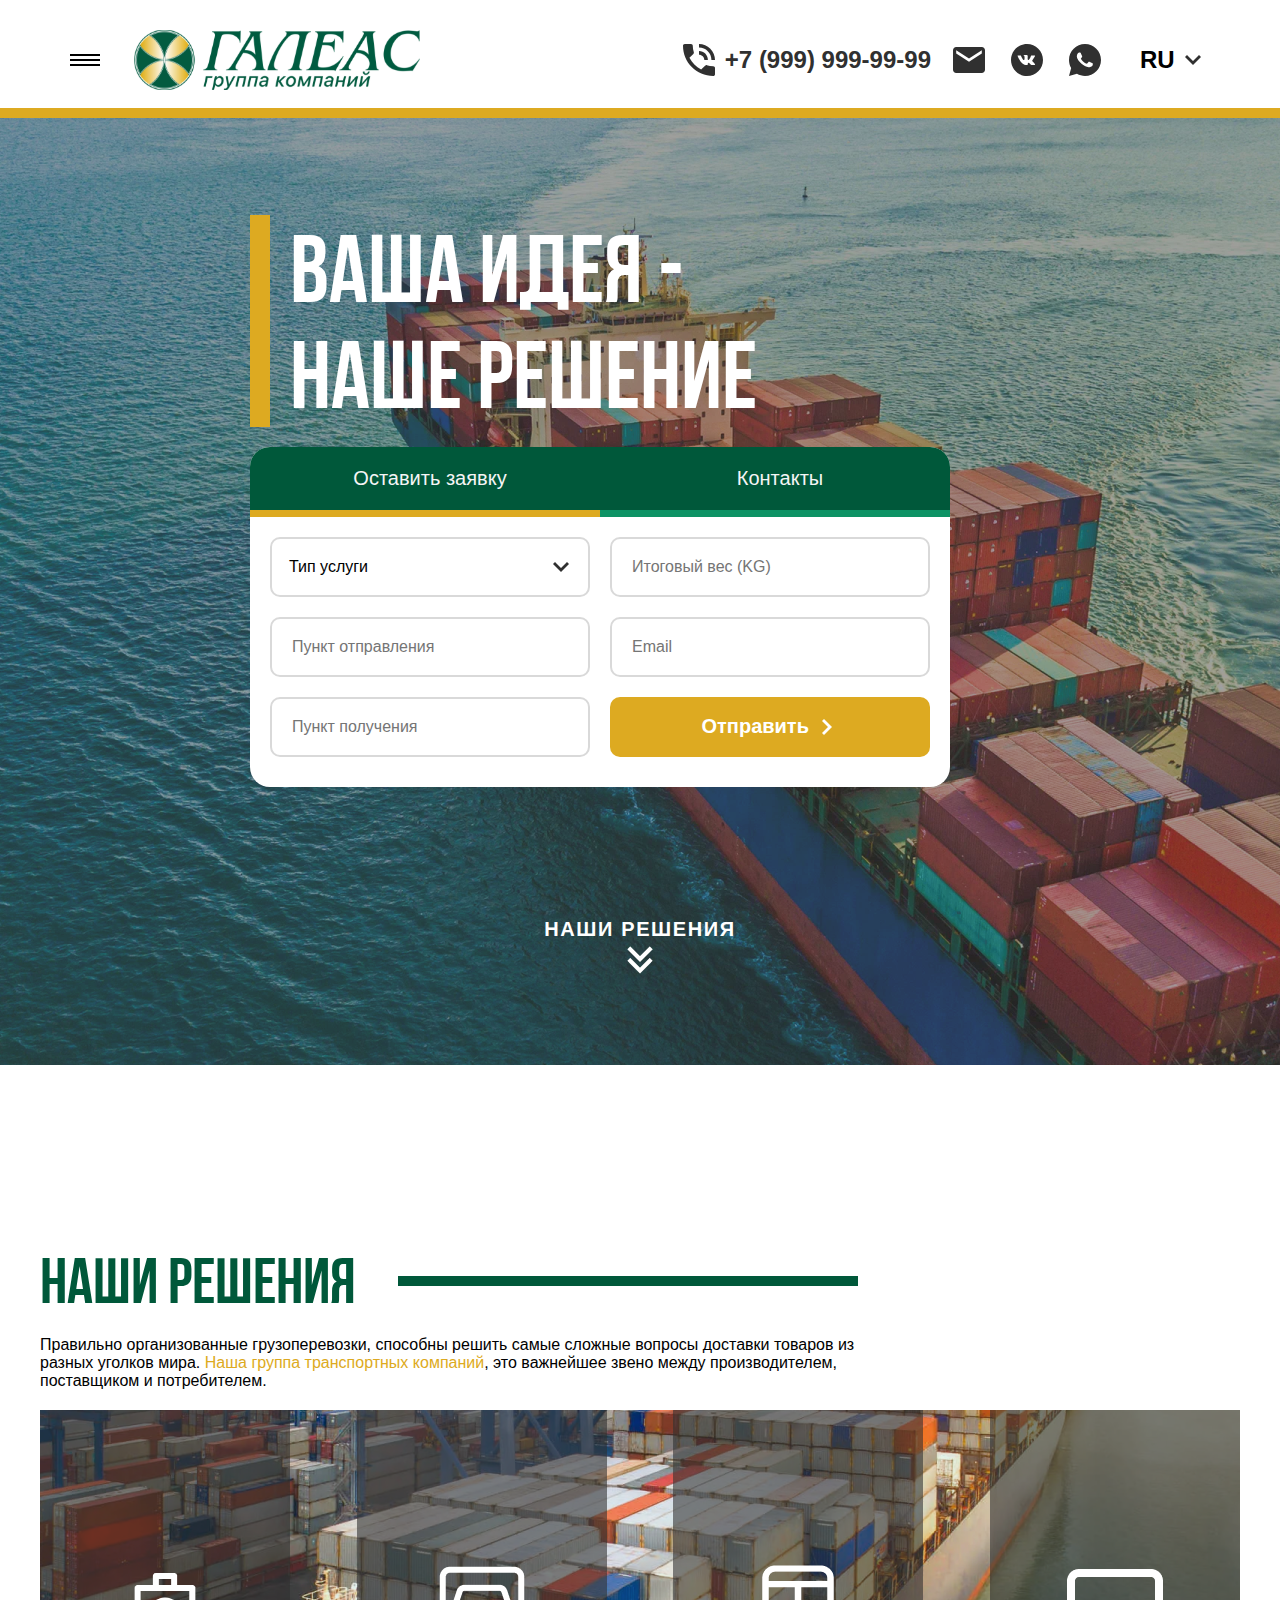
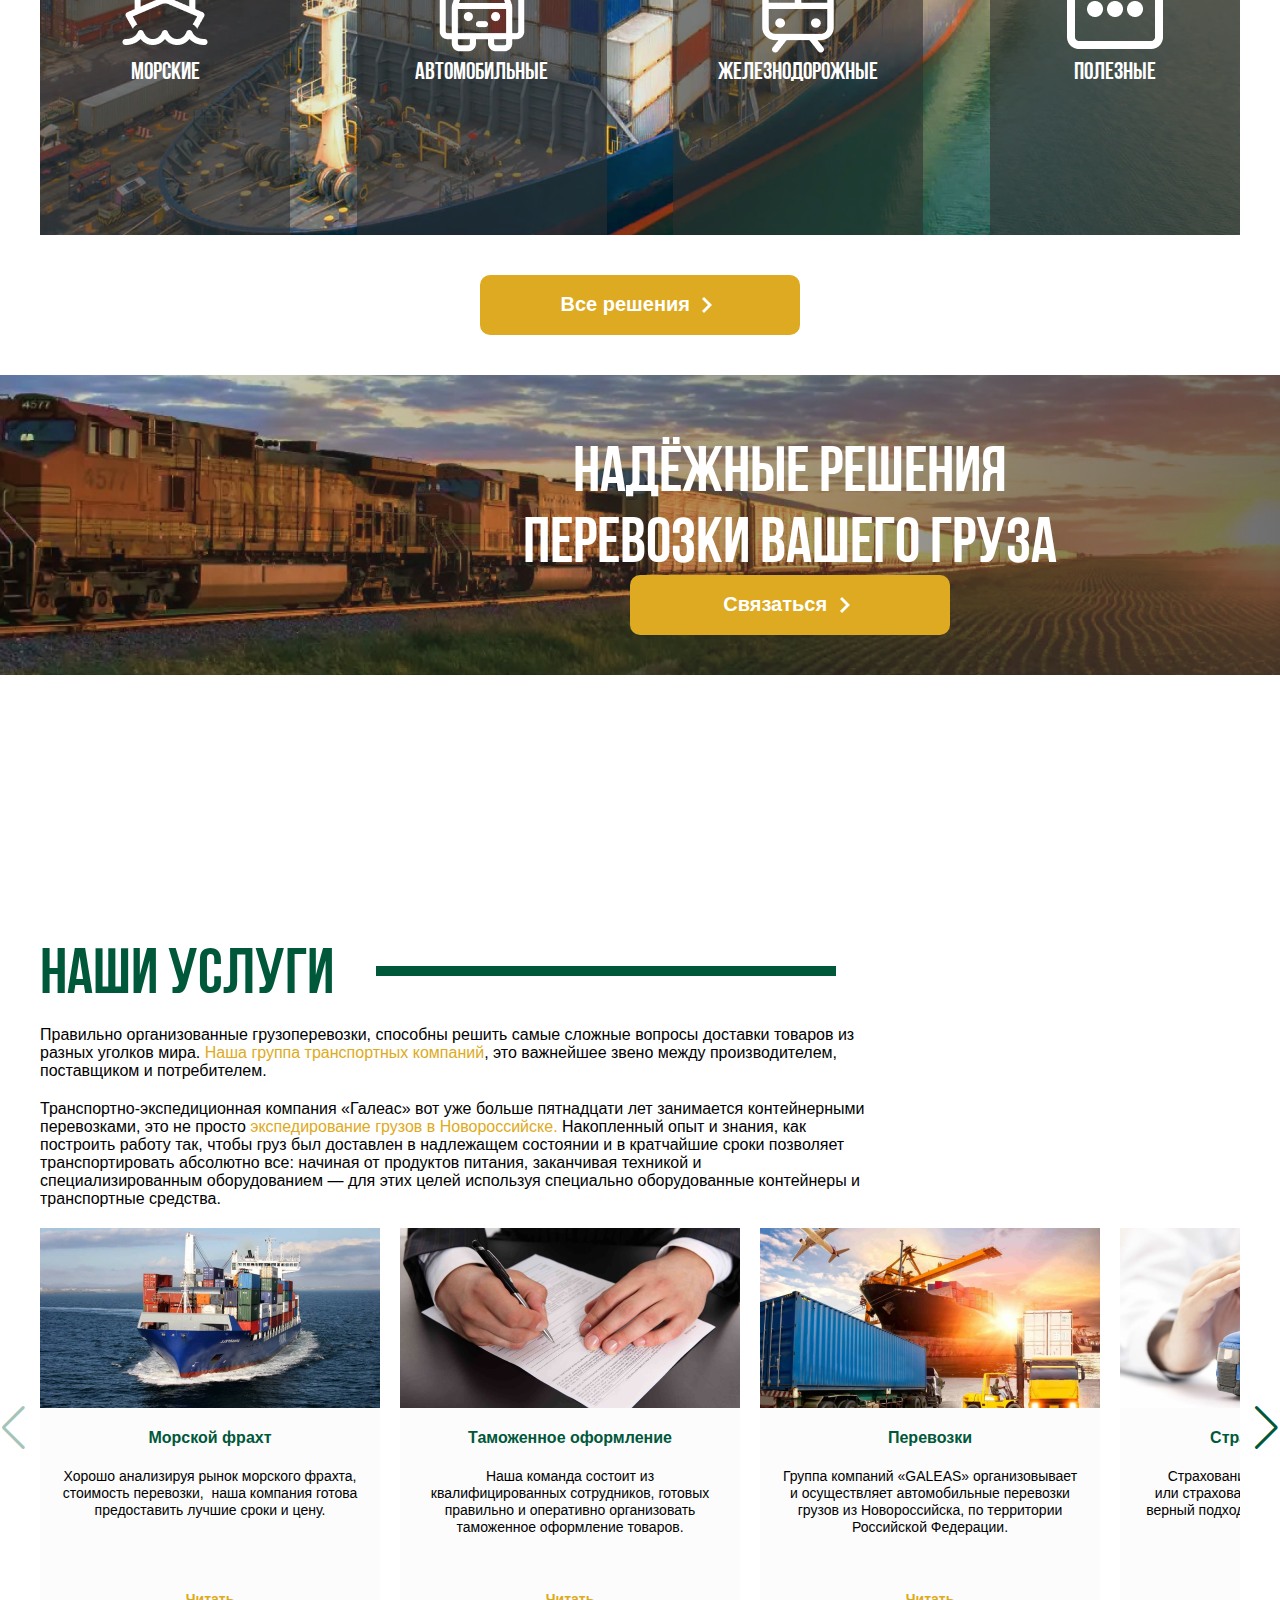
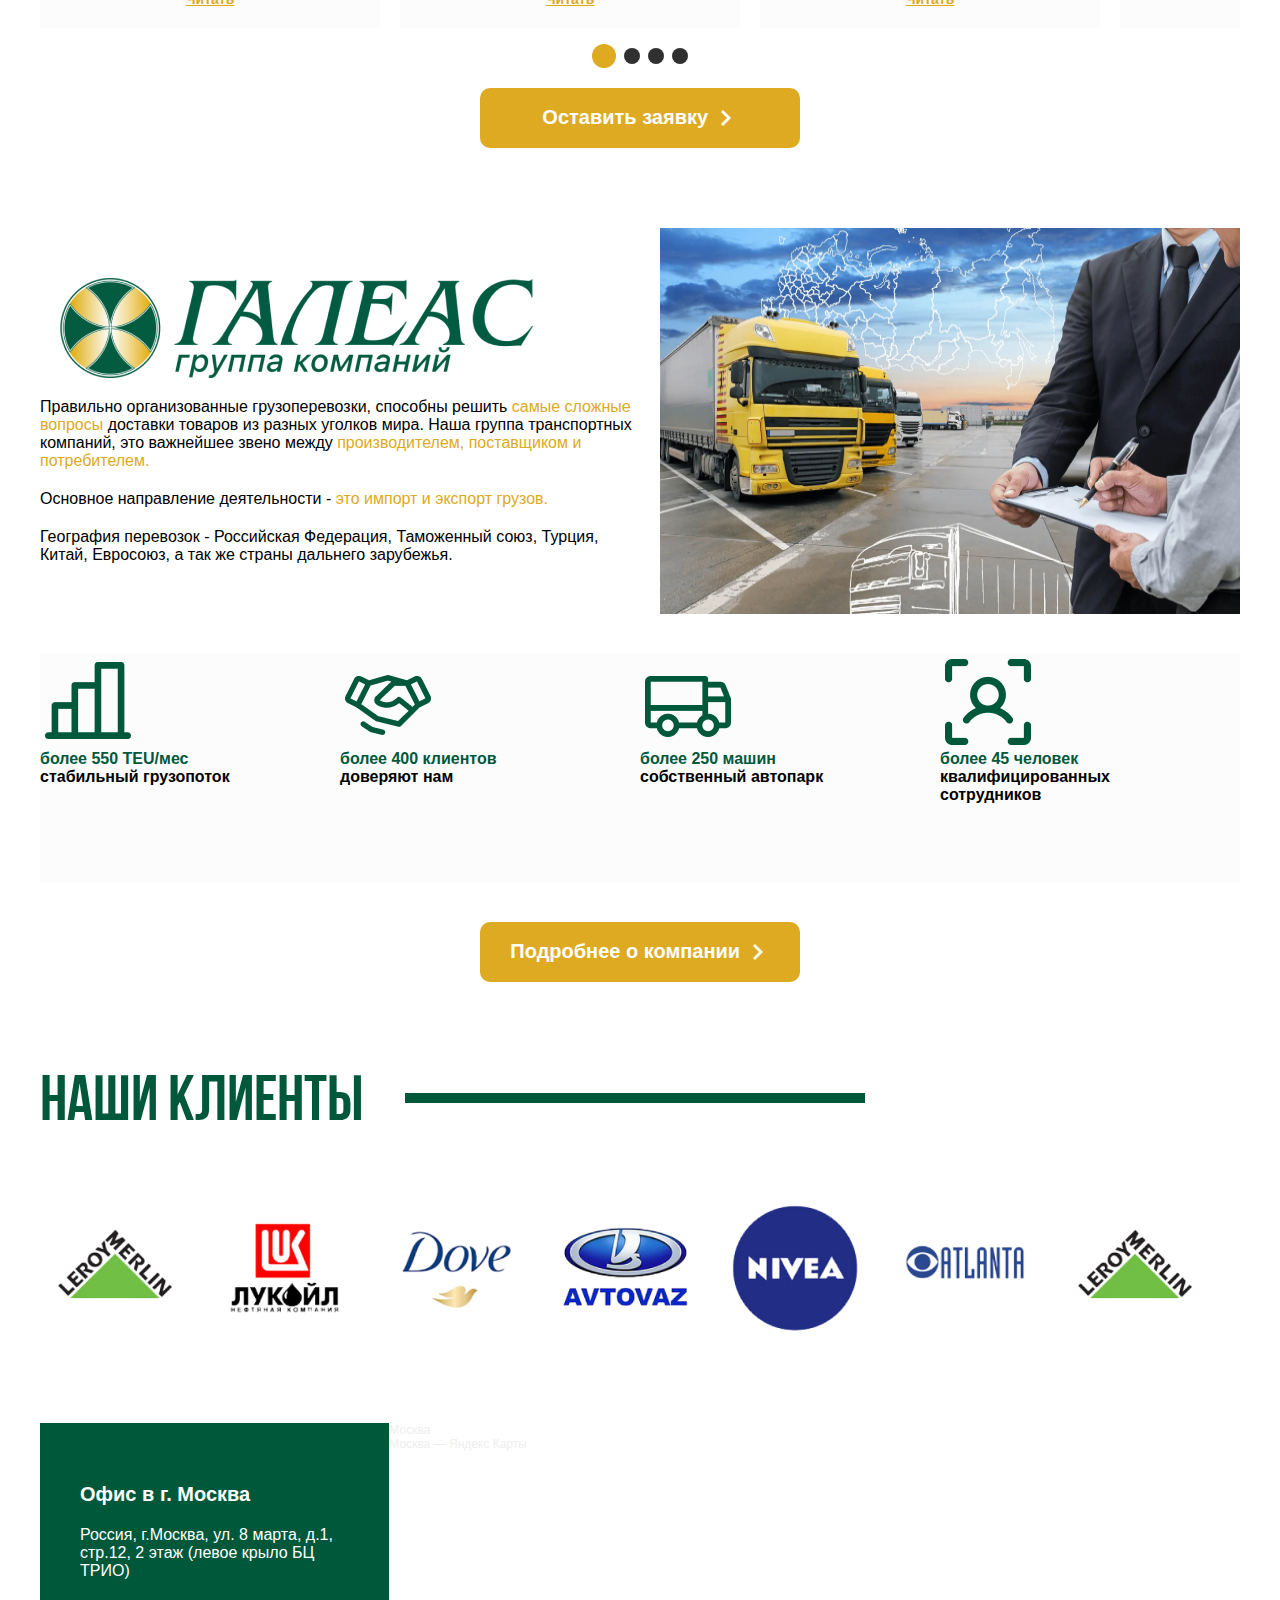
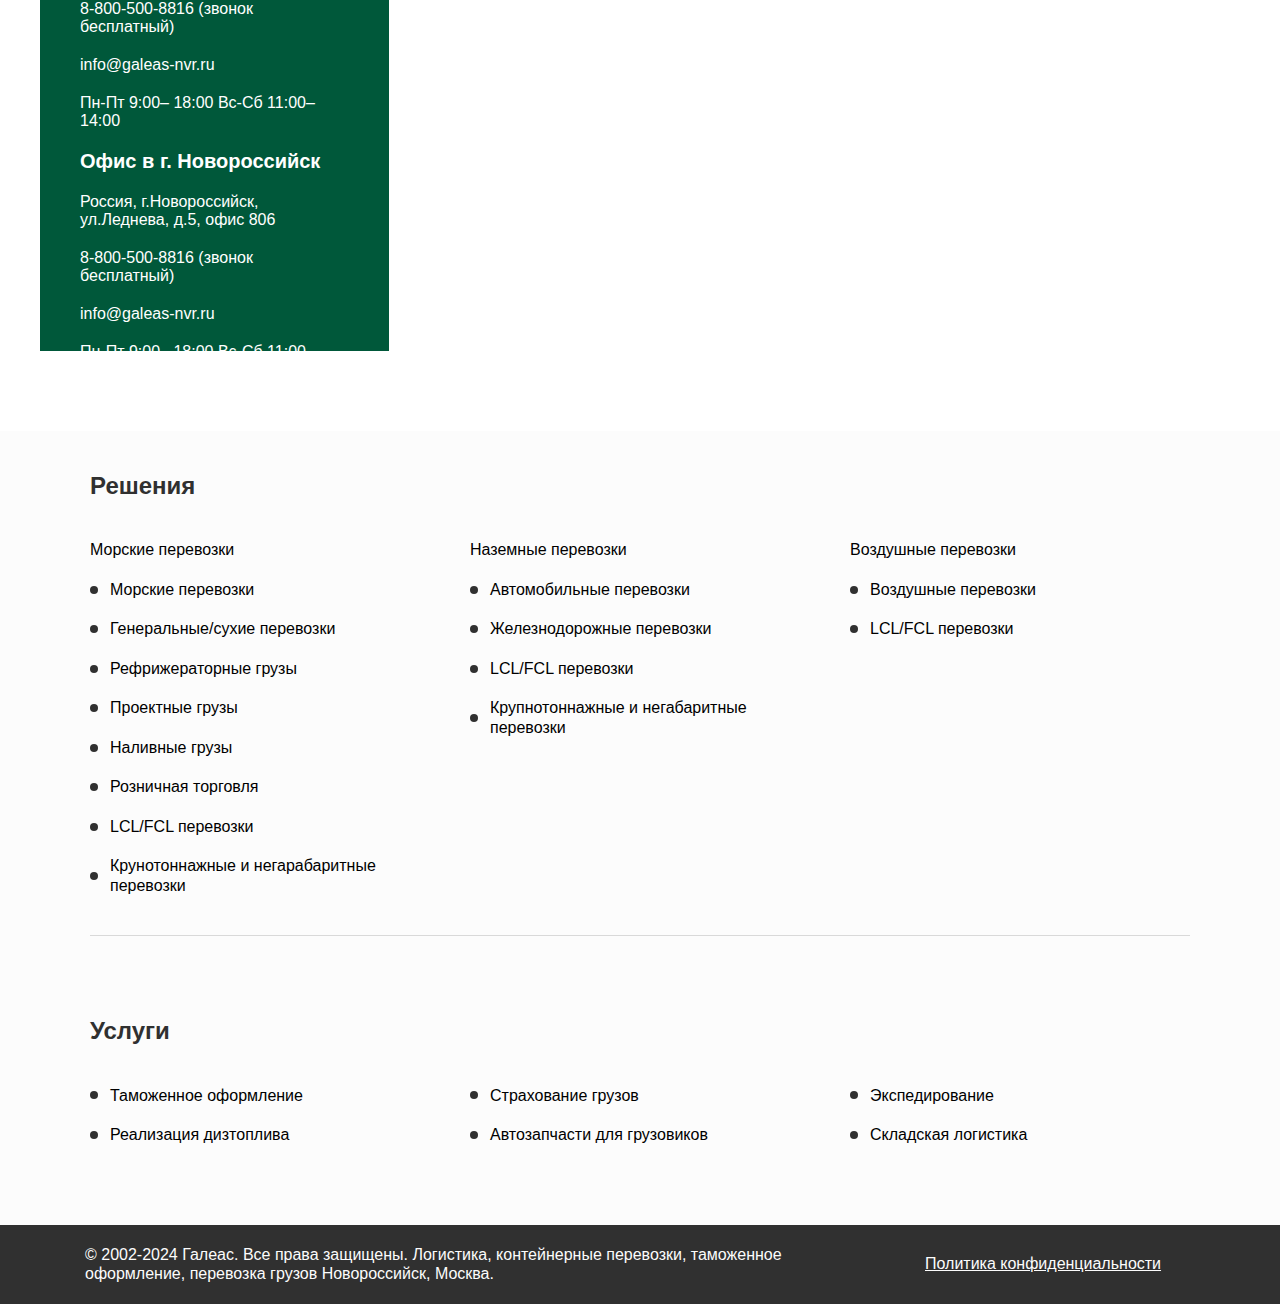
==== commit 15a4d2ab: "fixed adaptation" ====
--- a/index.html
+++ b/index.html
@@ -18,6 +18,7 @@
     <link rel="stylesheet" href="./css/dropdown_lang.css">
     <link rel="stylesheet" href="./css/dropdown_lang_mobile.css">
     <script src="https://cdn.jsdelivr.net/npm/swiper@11/swiper-bundle.min.js"></script>
+    
 </head>
 <body>
     <header class="header">
--- a/css/main.css
+++ b/css/main.css
@@ -122,7 +122,7 @@
   top: 0;
   z-index: 99;
   background-color: white;
-  width: 100%;
+  width: 100vw;
   height: 118px;
 
   border-bottom: 10px solid #DDAA21;
@@ -130,7 +130,7 @@
 
 .header__background{
   position: relative;
-  background: url(../imgs/bg_header.png)center no-repeat;
+  background: url(../imgs/bg_header.png) center no-repeat;
   width: 100%;
   height: 850px;
 
@@ -356,7 +356,8 @@
 
 .solution__background{
   background: url(../imgs/bg_solution.png) center no-repeat;
-  width: 1420px;
+  max-width: 1420px;
+  width: 100%;
   height: 425px;
 }
 
@@ -375,6 +376,7 @@
 
 .solution__flex{
   display: flex;
+  justify-content: space-between;
   gap: 20px;
 }
 
@@ -413,6 +415,30 @@
 
 .banner__h1__2{
   margin-left: 206px;
+}
+
+@media screen and (max-width: 1800px) {
+  .banner__h1 {
+    margin: 0;
+    text-align: center;
+  }
+  
+  .banner__h1__2 {
+    margin: 0;
+    text-align: center;
+  }
+
+  .button1 {
+    margin: 0 auto;
+  }
+
+  .banner__info .button1 {
+    margin: 0 auto;
+  }
+
+  .banner__info {
+    padding-left: 900px !important;
+  }
 }
 
 legend {
@@ -760,6 +786,13 @@
   z-index: 10;
 }
 
+@media screen and (max-width: 1415px) {
+  .menu {
+    padding-left: 0;
+    width: 370px !important;
+  }
+}
+
 .menu.active {
 	transform: translateX(0);
 }
@@ -915,12 +948,6 @@
     width: 261px;
   }
 
-
-  .solution__background{
-    width: 1104px;
-  }
-
-
   .content{
     margin: 0 125px;
   }
@@ -965,12 +992,6 @@
     width: 261px;
   }
 
-
-  .solution__background{
-    width: 1104px;
-  }
-
-
   .content{
     margin: 0 125px;
   }
@@ -987,6 +1008,56 @@
   
 }
 
+@media screen and (max-width: 1700px) {
+  .content {
+    margin-left: 140px;
+    margin-right: 140px;
+  }
+}
+
+@media screen and (max-width: 1600px) {
+  .content {
+    margin-left: 60px;
+    margin-right: 60px;
+  }
+}
+
+@media screen and (max-width: 1430px) {
+  .banner__info {
+    padding-left: 750px !important;
+  }
+
+  .card {
+    width: 275px !important;
+  }
+}
+
+@media screen and (max-width: 1300px) {
+
+  .solution__flex {
+    gap: 10px;
+  }
+
+  .card {
+    width: 250px !important;
+  }
+
+  .content {
+    margin-left: 40px;
+    margin-right: 40px;
+  }
+
+  .banner__info {
+    padding-left: 300px !important;
+  }
+}
+
+@media screen and (max-width: 1150px) {
+  .content {
+    margin-left: 10px;
+    margin-right: 10px;
+  }
+}
 
 @media screen and (max-width:1024px){
   .solution__background{
@@ -1016,7 +1087,7 @@
   }
   
   .content{
-    margin: 0 62px;
+    margin: 0 20px;
   }
 
   .banner__info{
@@ -1088,6 +1159,7 @@
     font-size: 17px;
   }
 }
+
 
 @media screen and (max-width:768px){
   .content{
@@ -1878,6 +1950,12 @@
   color: white;
 }
 
+@media screen and (max-width: 1650px) {
+  .card {
+    width: 300px;
+  }
+}
+
 .card:hover {
   cursor: pointer;
   background-color: #30303096;
@@ -1976,3 +2054,123 @@
     transform: translateX(-1000%); /* Прокрутка на 100% ширины контейнера */
   }
 }
+
+
+@media screen and (max-width: 1400px) {
+  .header__wrapper {
+    gap: 20px !important; 
+  }
+
+  .header__flex {
+    padding: 30px 70px;
+  }
+}
+
+@media screen and (max-width: 1200px) {
+
+
+  .header__flex {
+    padding: 30px 40px; 
+  }
+}
+
+@media screen and (min-width: 2559px) {
+  .header__background {
+    padding-top: 290px;
+    width: 100%;
+    background-size: cover;
+    height: 1350px;
+    padding-left: 400px;
+  }
+
+  .more > .text {
+    padding-top: 300px;
+  }
+
+  .content {
+    max-width: 1420px;
+    margin-left: auto;
+    margin-right: auto;
+  }
+
+  .container {
+    max-width: 1420px;
+    margin-left: auto;
+    margin-right: auto;
+  }
+}
+
+@media screen and (max-width: 1680px) {
+  .header__background {
+    height: 950px;
+    padding-top: 150px;
+  }
+}
+
+@media screen and (max-width: 1600px) {
+  .header__background {
+    padding-top: 40px;
+    height: 800px;
+  }
+}
+
+@media screen and (max-width: 1536px) {
+  .header__background {
+    padding-top: 40px;
+    height: 760px;
+  }
+
+  .info__text {
+    font-size: 72px;
+  }
+}
+
+@media screen and (max-width: 1440px) {
+  .header__background {
+    height: 800px;
+    padding-top: 60px;
+  }
+}
+
+@media screen and (max-width: 1366px) {
+  .info__text {
+    font-size: 60px;
+  }
+
+  .header__card {
+    margin-top: 20px;
+  }
+
+  .header__background {
+    padding-top: 10px;
+    height: 670px;
+  }
+}
+
+@media screen and (max-width: 1280px) {
+  .header__background {
+    height: 950px;
+    padding-top: 100px;
+  }
+
+  .info__card__flex {
+    margin-top: 20px;
+    margin-bottom: 20px;
+  }
+
+  .header__card {
+    height: 340px;
+  }
+
+  .more > .text {
+    padding-top: 25px;
+  }
+
+  .info__text {
+    font-size: 96px;
+  }
+
+  .more > .text {
+    padding-top: 130px;
+  }
+}--- a/css/menu.css
+++ b/css/menu.css
@@ -67,6 +67,20 @@
 	background-color: white;
 	transition: transform 0.5s; 
   	z-index: 10;
+}
+
+@media screen and (max-width: 1415px) {
+	.menu-solutions1 , .menu-service1 , .menu-industry1, .menu-options1, .menu-solutions2, .menu-solutions2-1, .menu-solutions2-3, .menu-solutions1, .menu-service1, .menu-industry1, .menu-options1 {
+		width: 380px !important;
+	}
+
+	.menu-solutions2, .menu-solutions2-1, .menu-solutions2-3,.menu-solutions1 , .menu-service1 , .menu-industry1, .menu-options1 {
+		left: 750px;
+	}
+
+	.menu-solutions1 , .menu-service1 , .menu-industry1, .menu-options1 {
+		left: 370px !important;
+	}
 }
 
 .hide_mobile_menu
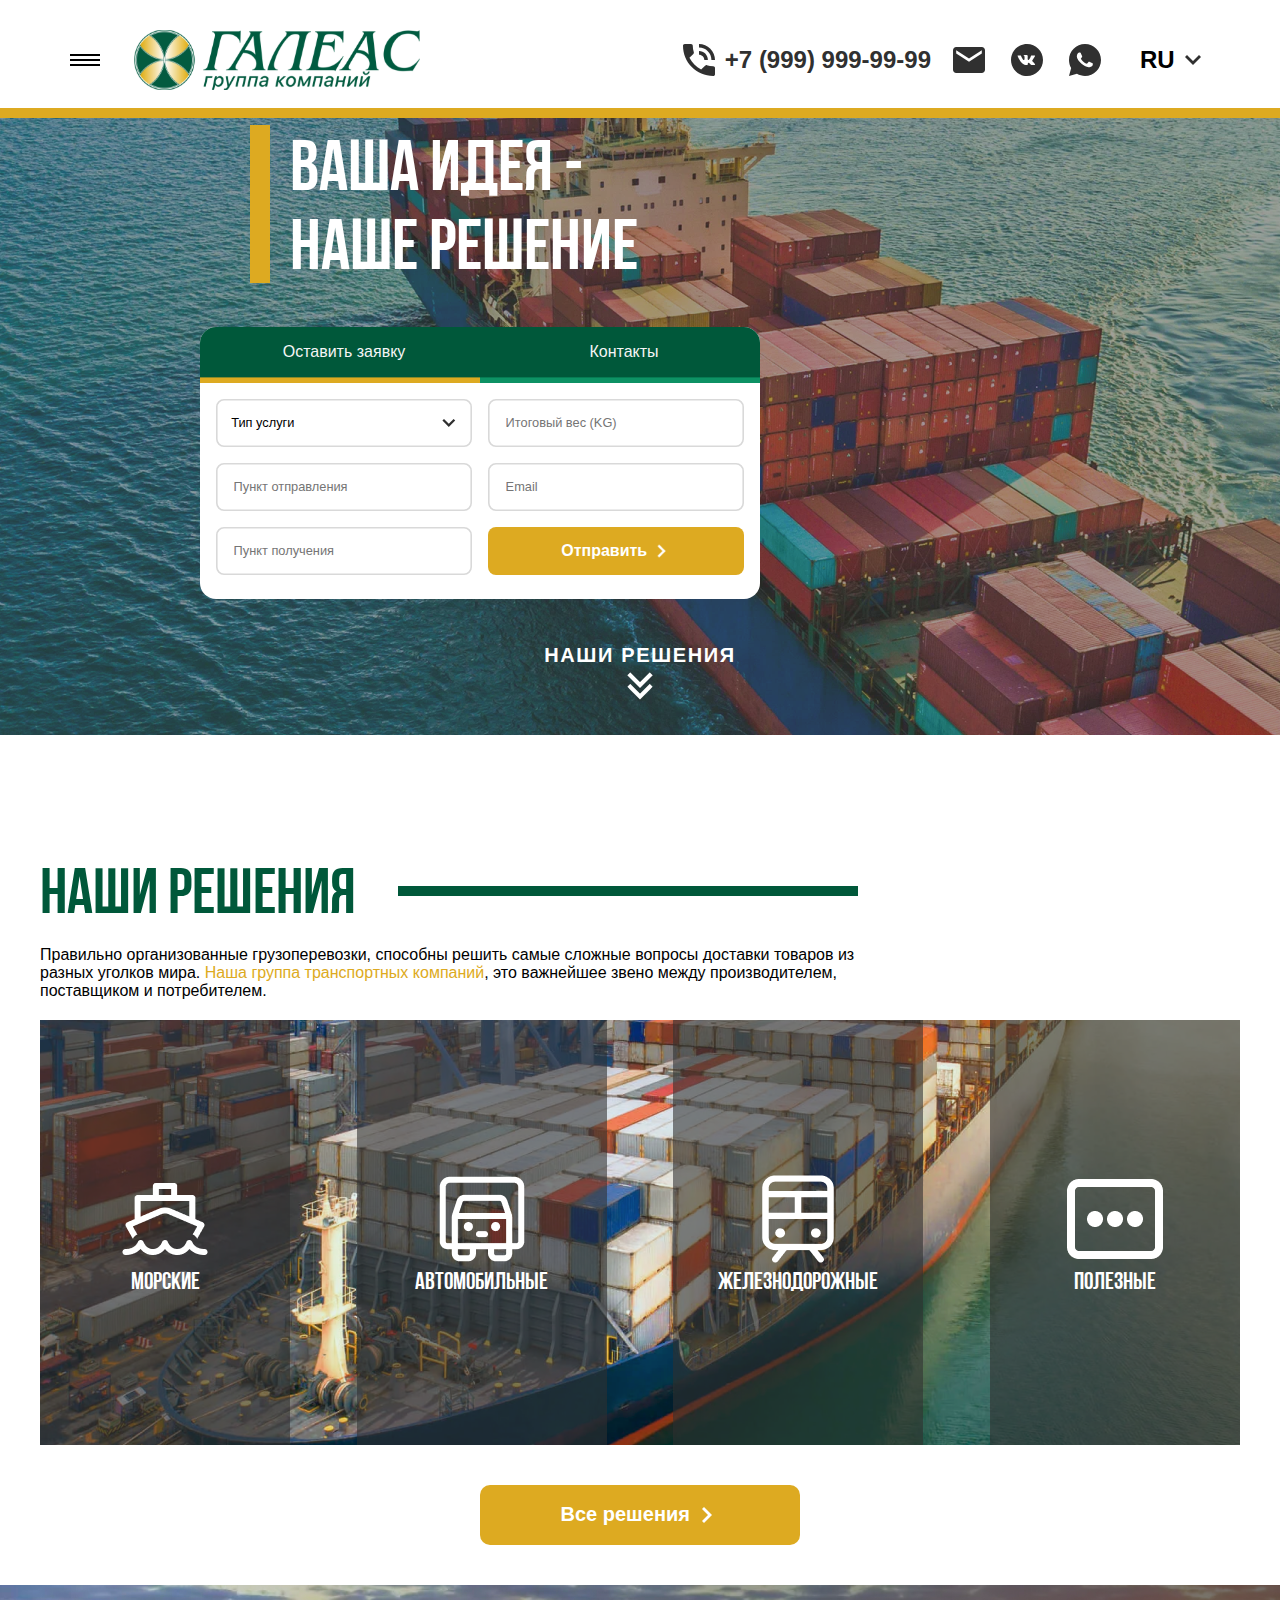
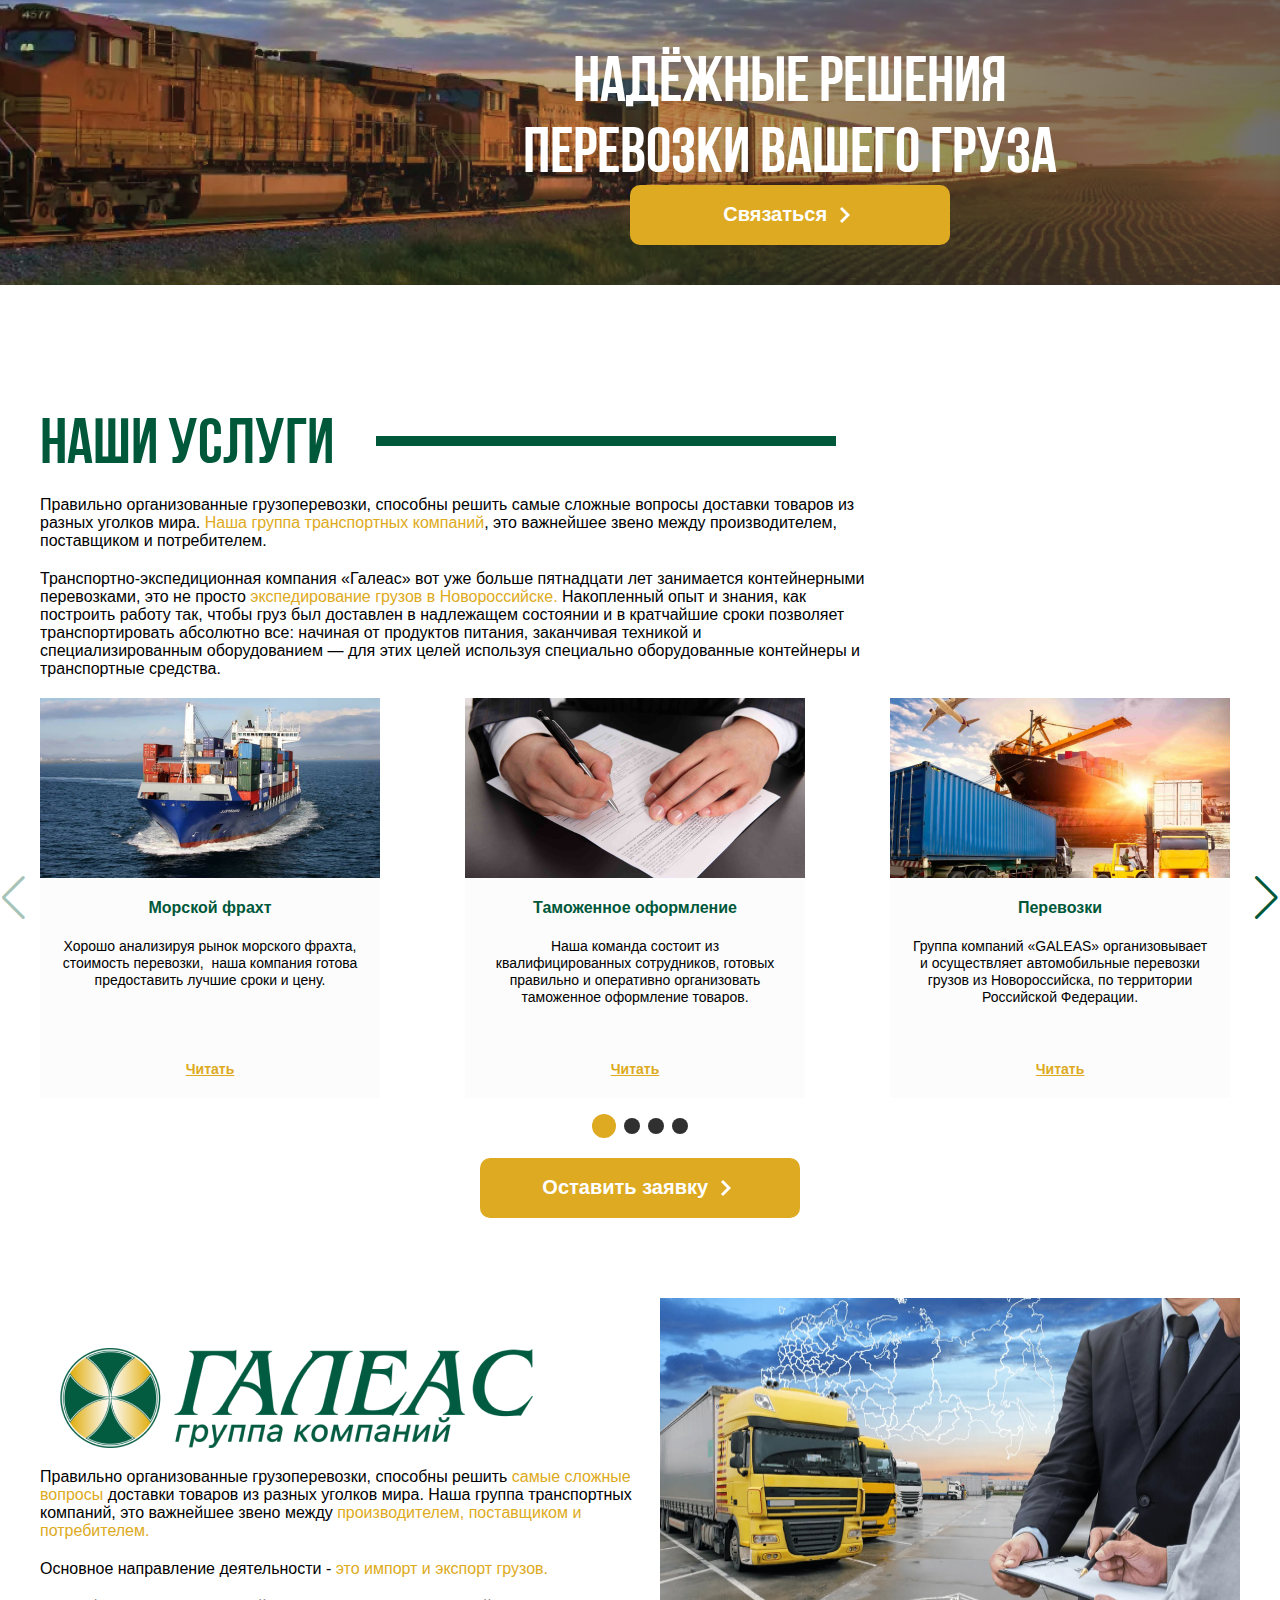
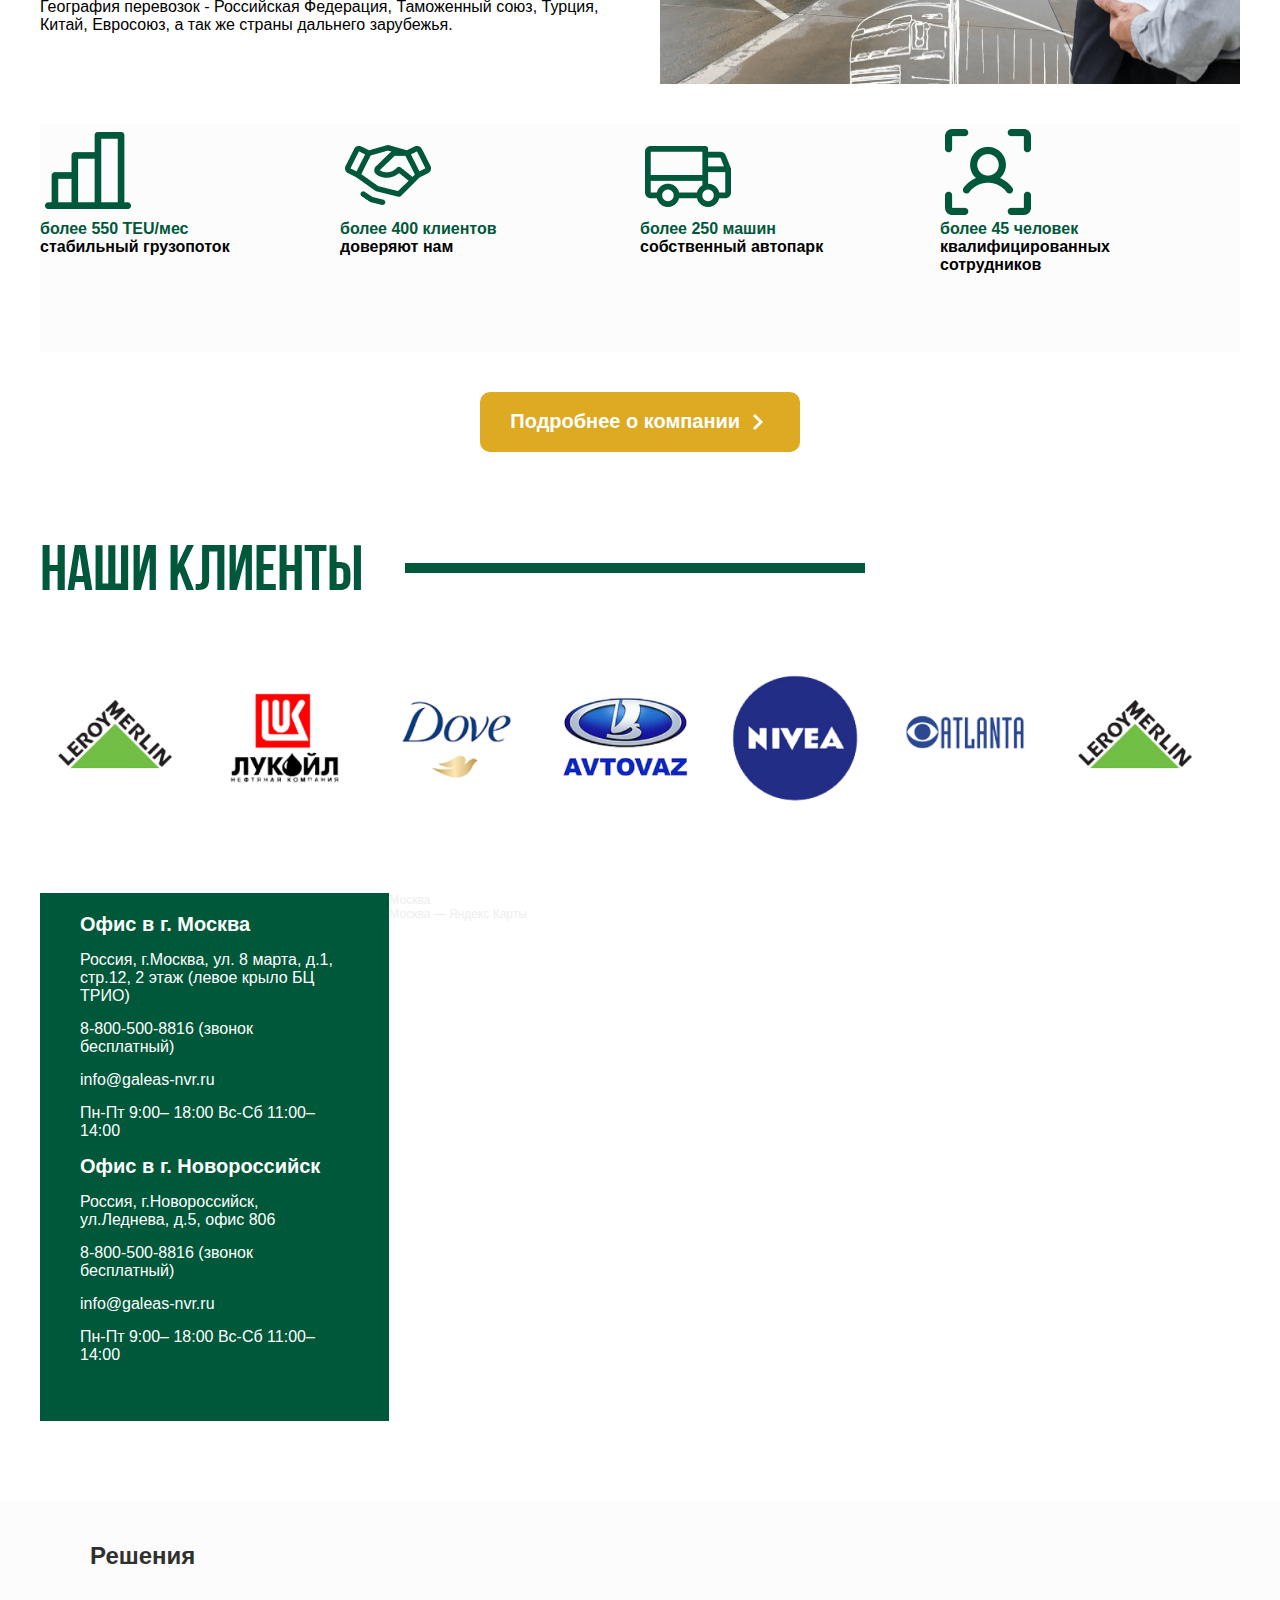
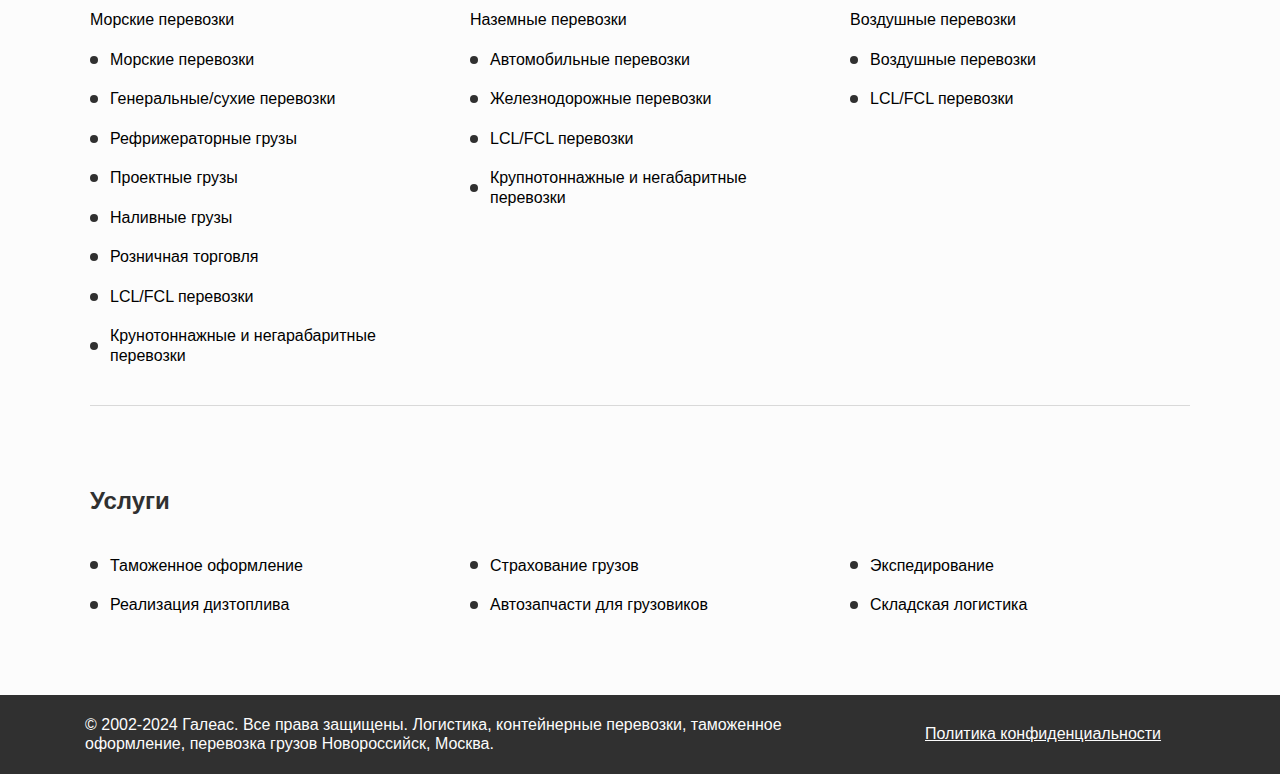
==== commit cd9cbbbd: "updated" ====
--- a/index.html
+++ b/index.html
@@ -727,7 +727,6 @@
                 </div>
             </div>
         </section>
-        <div class="inner"></div>
         
         <section>
             <div class="content">
--- a/css/main.css
+++ b/css/main.css
@@ -2074,13 +2074,19 @@
   }
 }
 
-@media screen and (min-width: 2559px) {
+
+
+@media screen and (width: 2560px) {
+  .banner__info {
+    padding-left: 1400px;
+  }
+
   .header__background {
     padding-top: 290px;
     width: 100%;
     background-size: cover;
     height: 1350px;
-    padding-left: 400px;
+    padding-left: 180px;
   }
 
   .more > .text {
@@ -2098,23 +2104,43 @@
     margin-left: auto;
     margin-right: auto;
   }
-}
-
-@media screen and (max-width: 1680px) {
+
+  .solutions.container {
+    margin-left: 0;
+    margin-right: 0;
+    max-width: 100%;
+  }
+
+  .solutions.container > h2, .solutions.container > div {
+    width: 1420px;
+    margin-left: auto;
+    margin-right: auto;
+  }
+}
+
+@media screen and (width: 1680px) {
   .header__background {
     height: 950px;
     padding-top: 150px;
   }
-}
-
-@media screen and (max-width: 1600px) {
+
+  .card {
+    width: 335px;
+  }
+}
+
+@media screen and (width: 1600px) {
   .header__background {
     padding-top: 40px;
     height: 800px;
   }
 }
 
-@media screen and (max-width: 1536px) {
+@media screen and (width: 1536px) {
+  .solution__and__services {
+    padding-top: 120px;
+  }
+
   .header__background {
     padding-top: 40px;
     height: 760px;
@@ -2123,34 +2149,61 @@
   .info__text {
     font-size: 72px;
   }
-}
-
-@media screen and (max-width: 1440px) {
+
+  .header__card {
+    scale: 0.8;
+    margin-left: 140px;
+    margin-top: 10px;
+  }
+}
+
+@media screen and (width: 1440px) {
   .header__background {
     height: 800px;
     padding-top: 60px;
   }
-}
-
-@media screen and (max-width: 1366px) {
+
+  .solution__and__services {
+    padding-top: 120px !important;
+  }
+
+  .banner__info {
+    padding-left: 800px !important;
+  }
+}
+
+@media screen and (width: 1366px) {
+  .solution__and__services {
+    padding-top: 120px;
+  }
+
   .info__text {
     font-size: 60px;
   }
 
   .header__card {
-    margin-top: 20px;
+    margin-top: 0px;
   }
 
   .header__background {
     padding-top: 10px;
     height: 670px;
   }
-}
-
-@media screen and (max-width: 1280px) {
+
+  .header__card {
+    scale: 0.8;
+    margin-left: 130px;
+  }
+}
+
+@media screen and (width: 1280px) {
+  .solution__and__services {
+    padding-top: 120px;
+  }
+
   .header__background {
-    height: 950px;
-    padding-top: 100px;
+    height: 620px;
+    padding-top: 10px;
   }
 
   .info__card__flex {
@@ -2160,17 +2213,38 @@
 
   .header__card {
     height: 340px;
+    margin-top: 10px;
   }
 
   .more > .text {
-    padding-top: 25px;
+    padding-top: 10px;
   }
 
   .info__text {
-    font-size: 96px;
+    font-size: 72px;
+  }
+
+  .info__map {
+    padding-top: 5px;
+  }
+
+  .info__map li {
+    margin-top: 15px;
+  }
+
+  .header__card {
+    scale: 0.8;
+    margin-left: 130px;
+  }
+}
+
+@media (min-height: 1030px) and (width: 1280px) {
+  .header__background {
+    height: 950px;
+    padding-top: 190px;
   }
 
   .more > .text {
-    padding-top: 130px;
+    padding-top: 150px;
   }
 }--- a/css/slider.css
+++ b/css/slider.css
@@ -148,4 +148,22 @@
         margin-left: auto;
         margin-right: auto;
     }
+}
+
+@media screen and (width: 1280px) {
+    .swiper-wrapper {
+        gap: 65px;
+    }
+}
+
+@media screen and (width: 1366px) {
+    .swiper-wrapper {
+        gap: 80px;
+    }
+}
+
+@media screen and (width: 1536px) {
+    .swiper-wrapper {
+        gap: 10px;
+    }
 }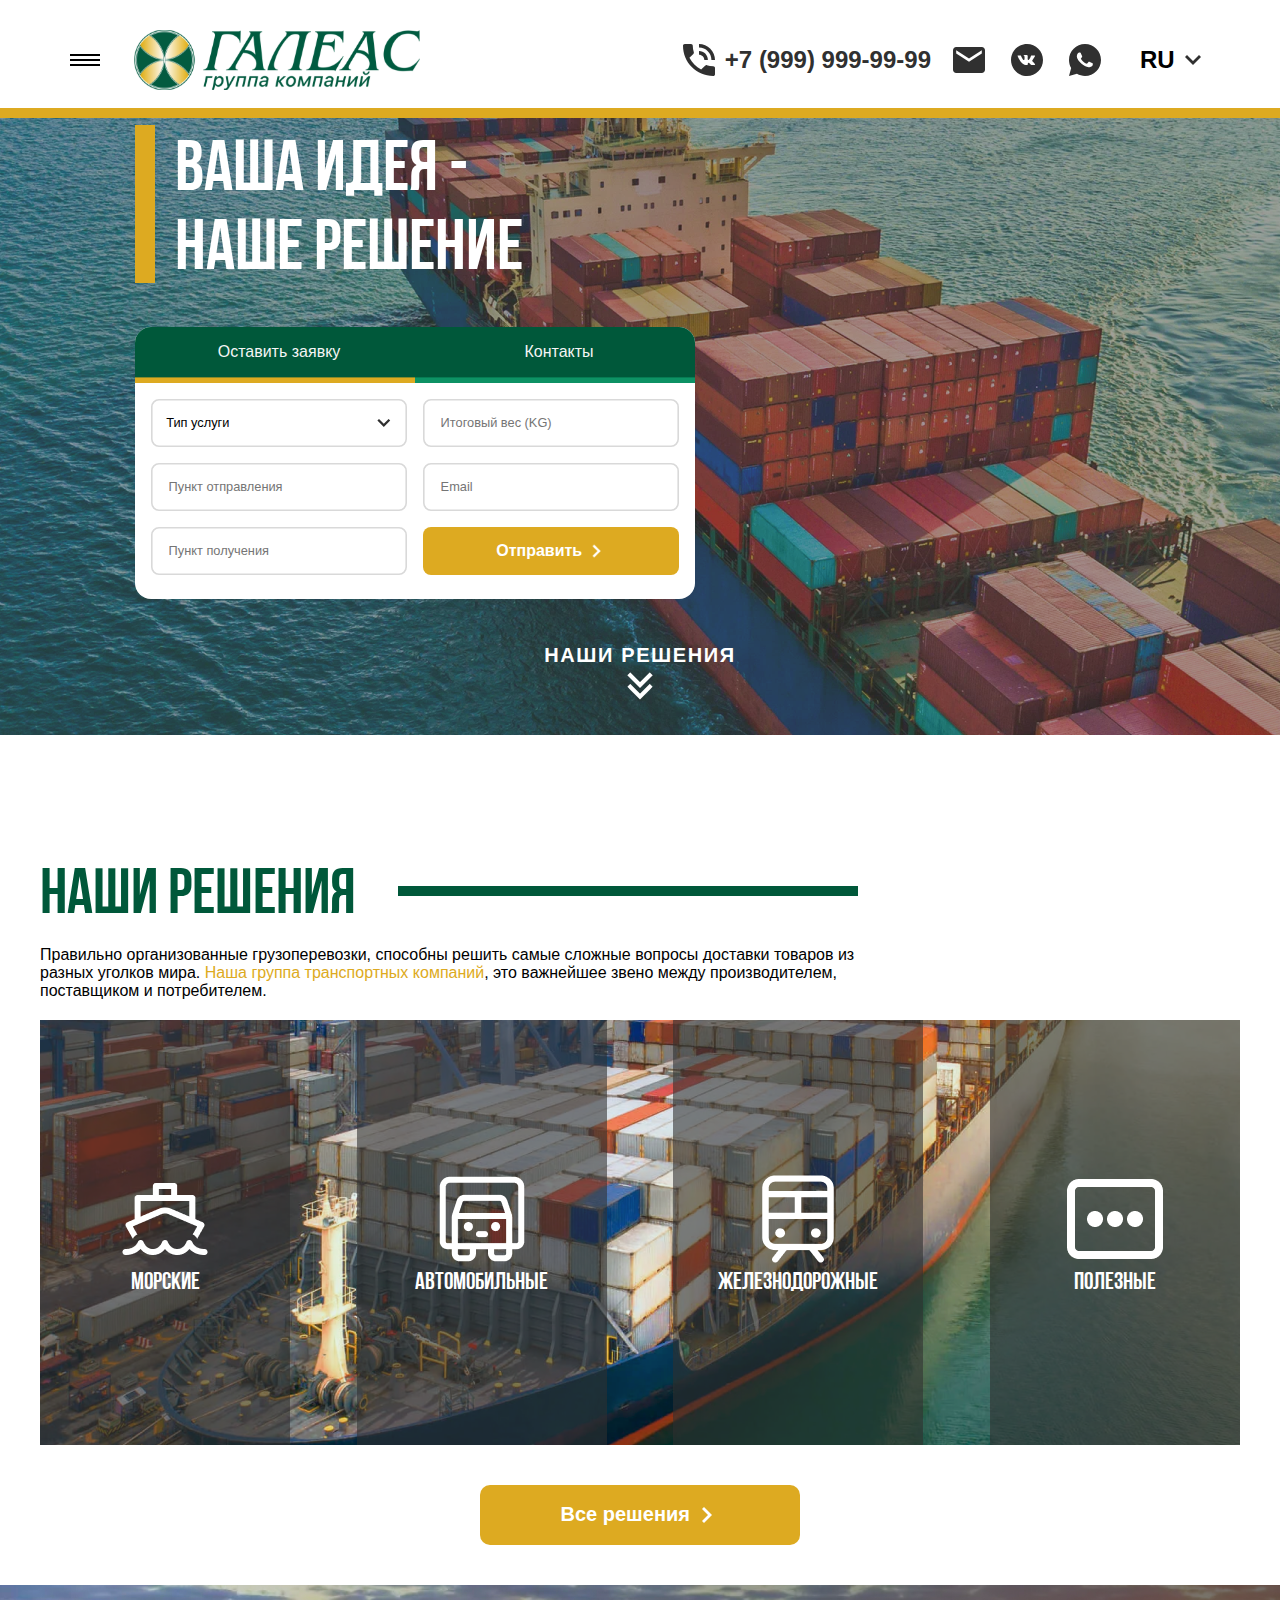
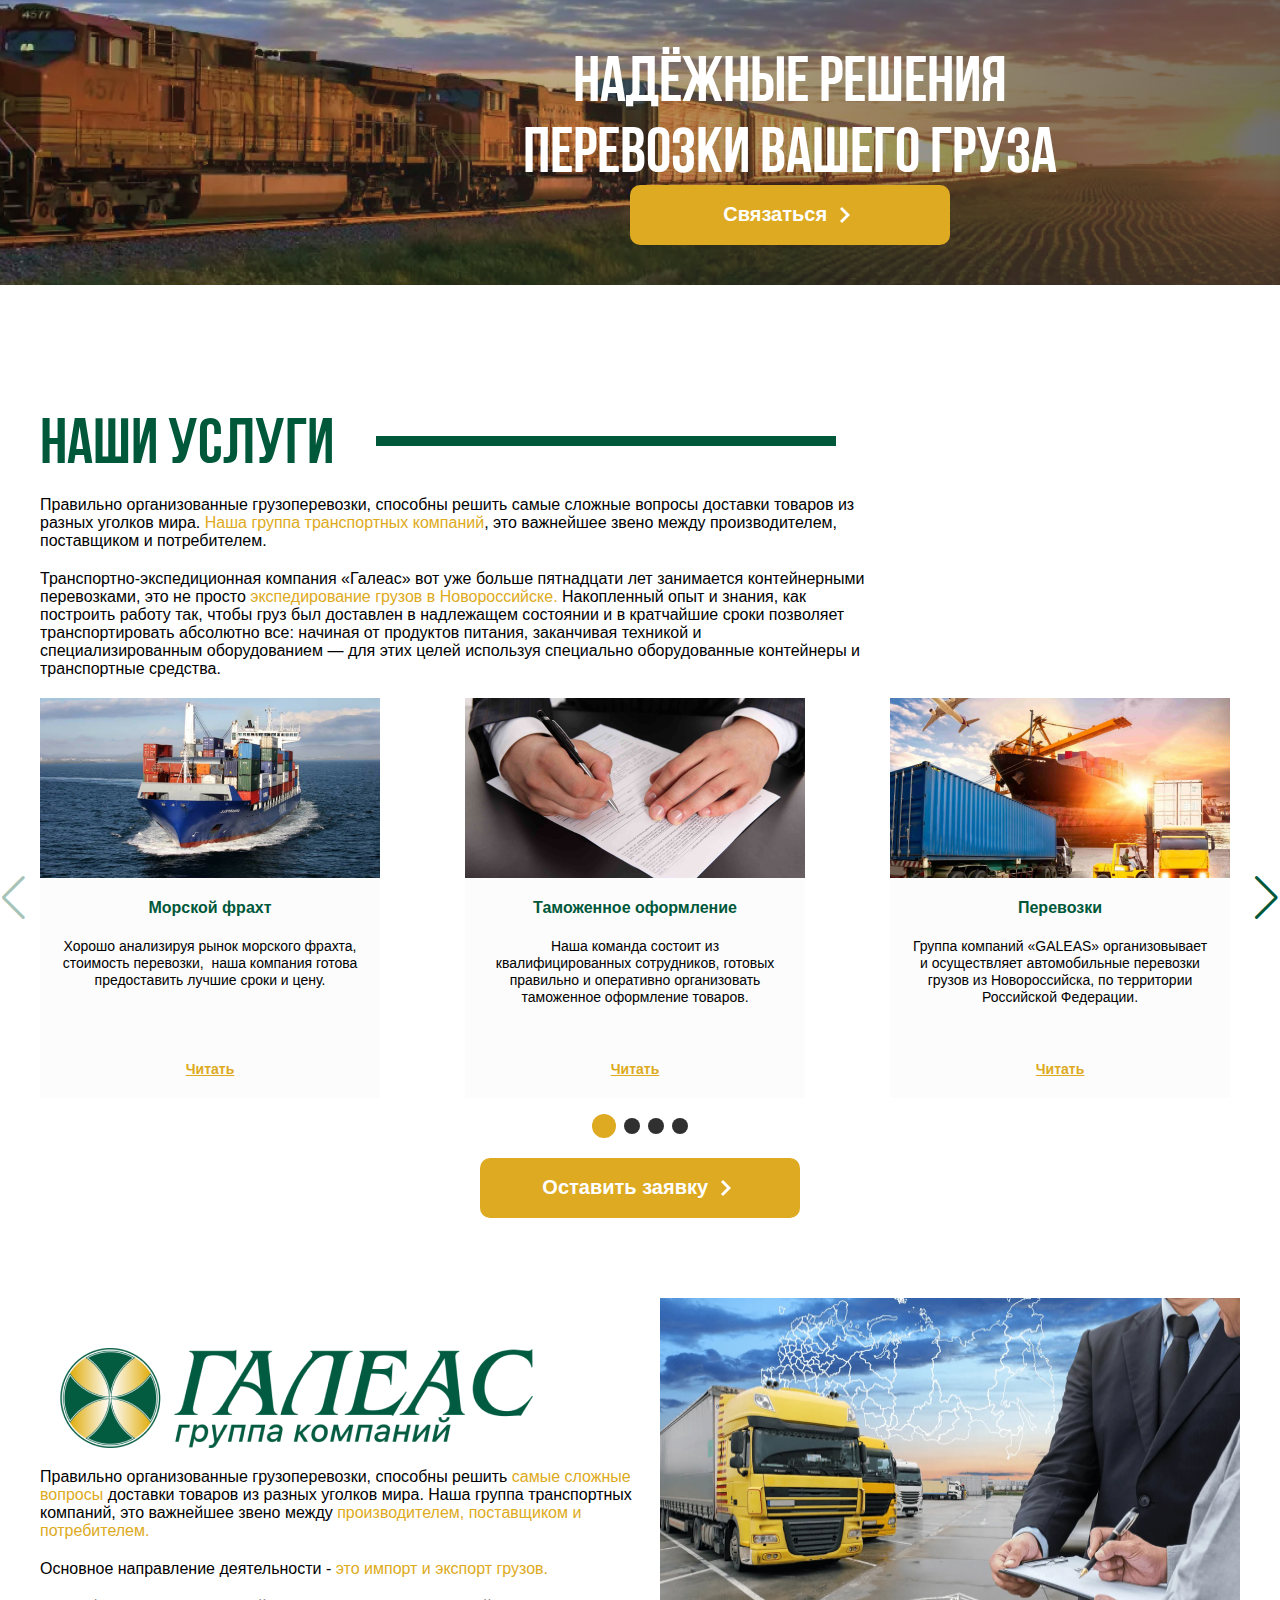
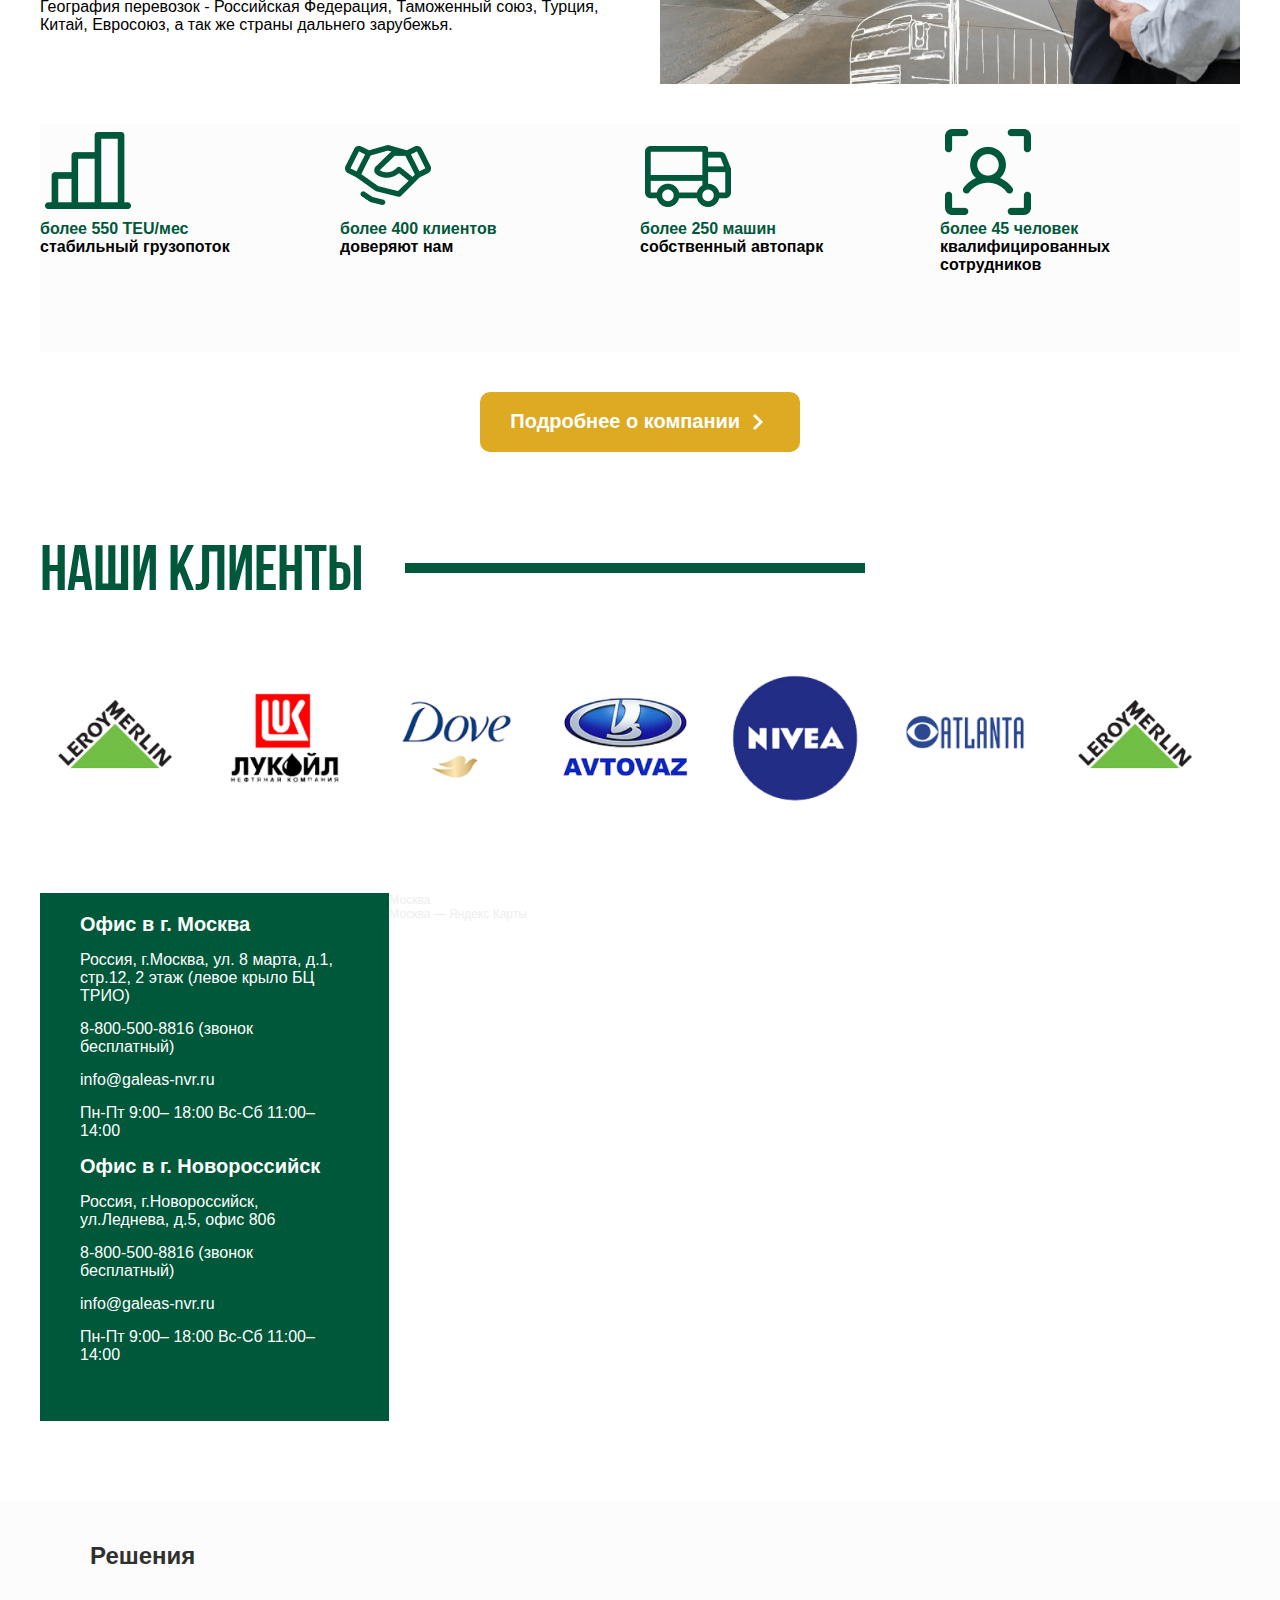
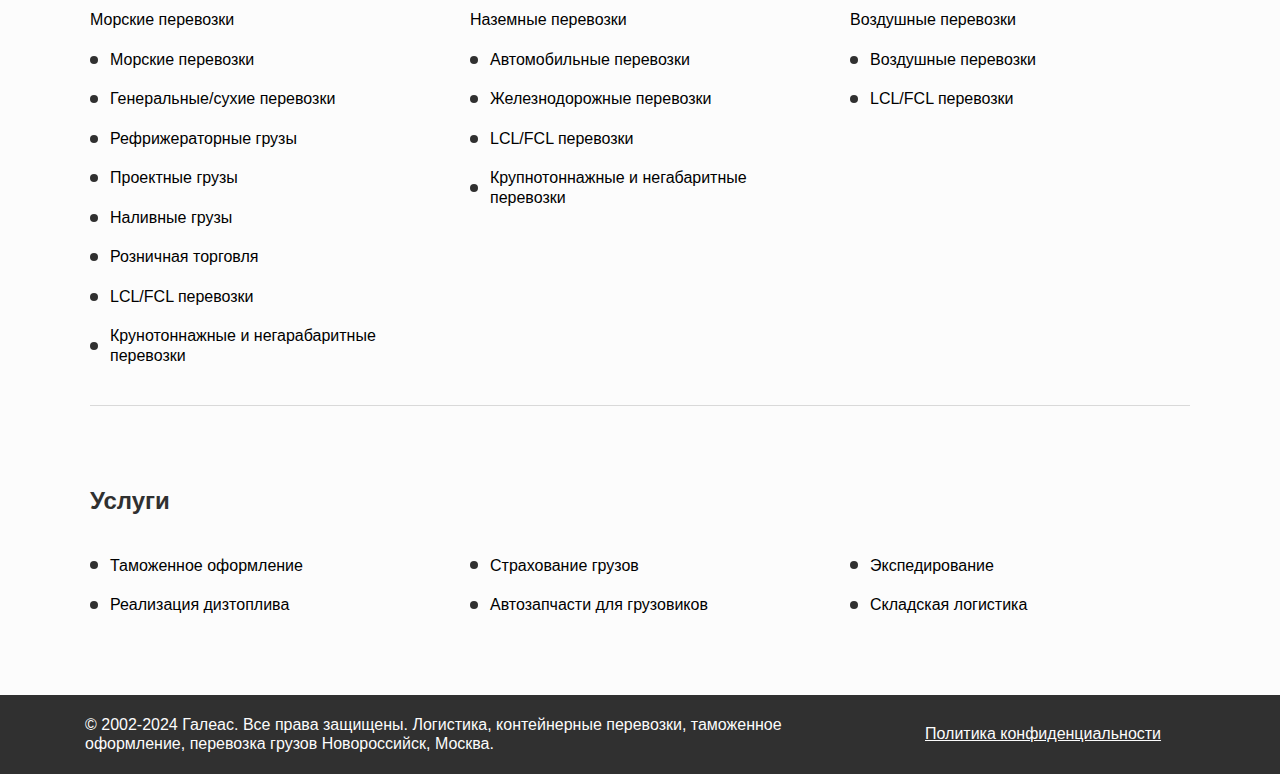
==== commit 8d3e7f31: "Updated" ====
--- a/index.html
+++ b/index.html
@@ -133,6 +133,10 @@
                         </div>
             
                     </div>
+                </div>
+
+                <div id="closeMenuByBg" class="none" style="position: absolute; z-index: 9; width: 100vw; height: 100vh;">
+                    
                 </div>
 
                 
--- a/css/main.css
+++ b/css/main.css
@@ -2077,6 +2077,10 @@
 
 
 @media screen and (width: 2560px) {
+  .banner {
+    background-size: cover;
+  }
+  
   .banner__info {
     padding-left: 1400px;
   }
@@ -2116,6 +2120,24 @@
     margin-left: auto;
     margin-right: auto;
   }
+
+  .header__card {
+    margin-left: 20px !important;
+  }
+
+  .info__text {
+    margin-left: 20px !important;
+  }
+}
+
+@media screen and (width: 1920px) {
+  .header__card {
+    margin-left: 200px !important;
+  }
+
+  .info__text {
+    margin-left: 200px !important;
+  }
 }
 
 @media screen and (width: 1680px) {
@@ -2127,6 +2149,14 @@
   .card {
     width: 335px;
   }
+
+  .header__card {
+    margin-left: 200px !important;
+  }
+
+  .info__text {
+    margin-left: 200px !important;
+  }
 }
 
 @media screen and (width: 1600px) {
@@ -2134,6 +2164,14 @@
     padding-top: 40px;
     height: 800px;
   }
+
+  .header__card {
+    margin-left: 200px !important;
+  }
+
+  .info__text {
+    margin-left: 200px !important;
+  }
 }
 
 @media screen and (width: 1536px) {
@@ -2148,6 +2186,7 @@
 
   .info__text {
     font-size: 72px;
+    margin-left: 210px;
   }
 
   .header__card {
@@ -2170,6 +2209,14 @@
   .banner__info {
     padding-left: 800px !important;
   }
+
+  .header__card {
+    margin-left: 190px !important;
+  }
+
+  .info__text {
+    margin-left: 190px !important;
+  }
 }
 
 @media screen and (width: 1366px) {
@@ -2179,6 +2226,7 @@
 
   .info__text {
     font-size: 60px;
+    margin-left: 140px;
   }
 
   .header__card {
@@ -2192,7 +2240,7 @@
 
   .header__card {
     scale: 0.8;
-    margin-left: 130px;
+    margin-left: 65px;
   }
 }
 
@@ -2234,7 +2282,14 @@
 
   .header__card {
     scale: 0.8;
-    margin-left: 130px;
+  }
+
+  .header__card {
+    margin-left: 65px !important;
+  }
+
+  .info__text {
+    margin-left: 135px !important;
   }
 }
 
@@ -2247,4 +2302,10 @@
   .more > .text {
     padding-top: 150px;
   }
+}
+
+@media screen and (max-width: 430px) {
+  .banner__info {
+    padding: 0 !important;
+  }
 }--- a/css/slider.css
+++ b/css/slider.css
@@ -152,18 +152,30 @@
 
 @media screen and (width: 1280px) {
     .swiper-wrapper {
-        gap: 65px;
+        gap: 65px !important;
     }
 }
 
 @media screen and (width: 1366px) {
     .swiper-wrapper {
-        gap: 80px;
+        gap: 90px;
+    }
+}
+
+@media screen and (width: 1440px) {
+    .swiper-wrapper {
+        gap: 130px;
     }
 }
 
 @media screen and (width: 1536px) {
     .swiper-wrapper {
-        gap: 10px;
+        gap: 5px !important;
+    }
+}
+
+@media screen and (width: 1600px) {
+    .swiper-wrapper {
+        gap: 25px !important;
     }
 }